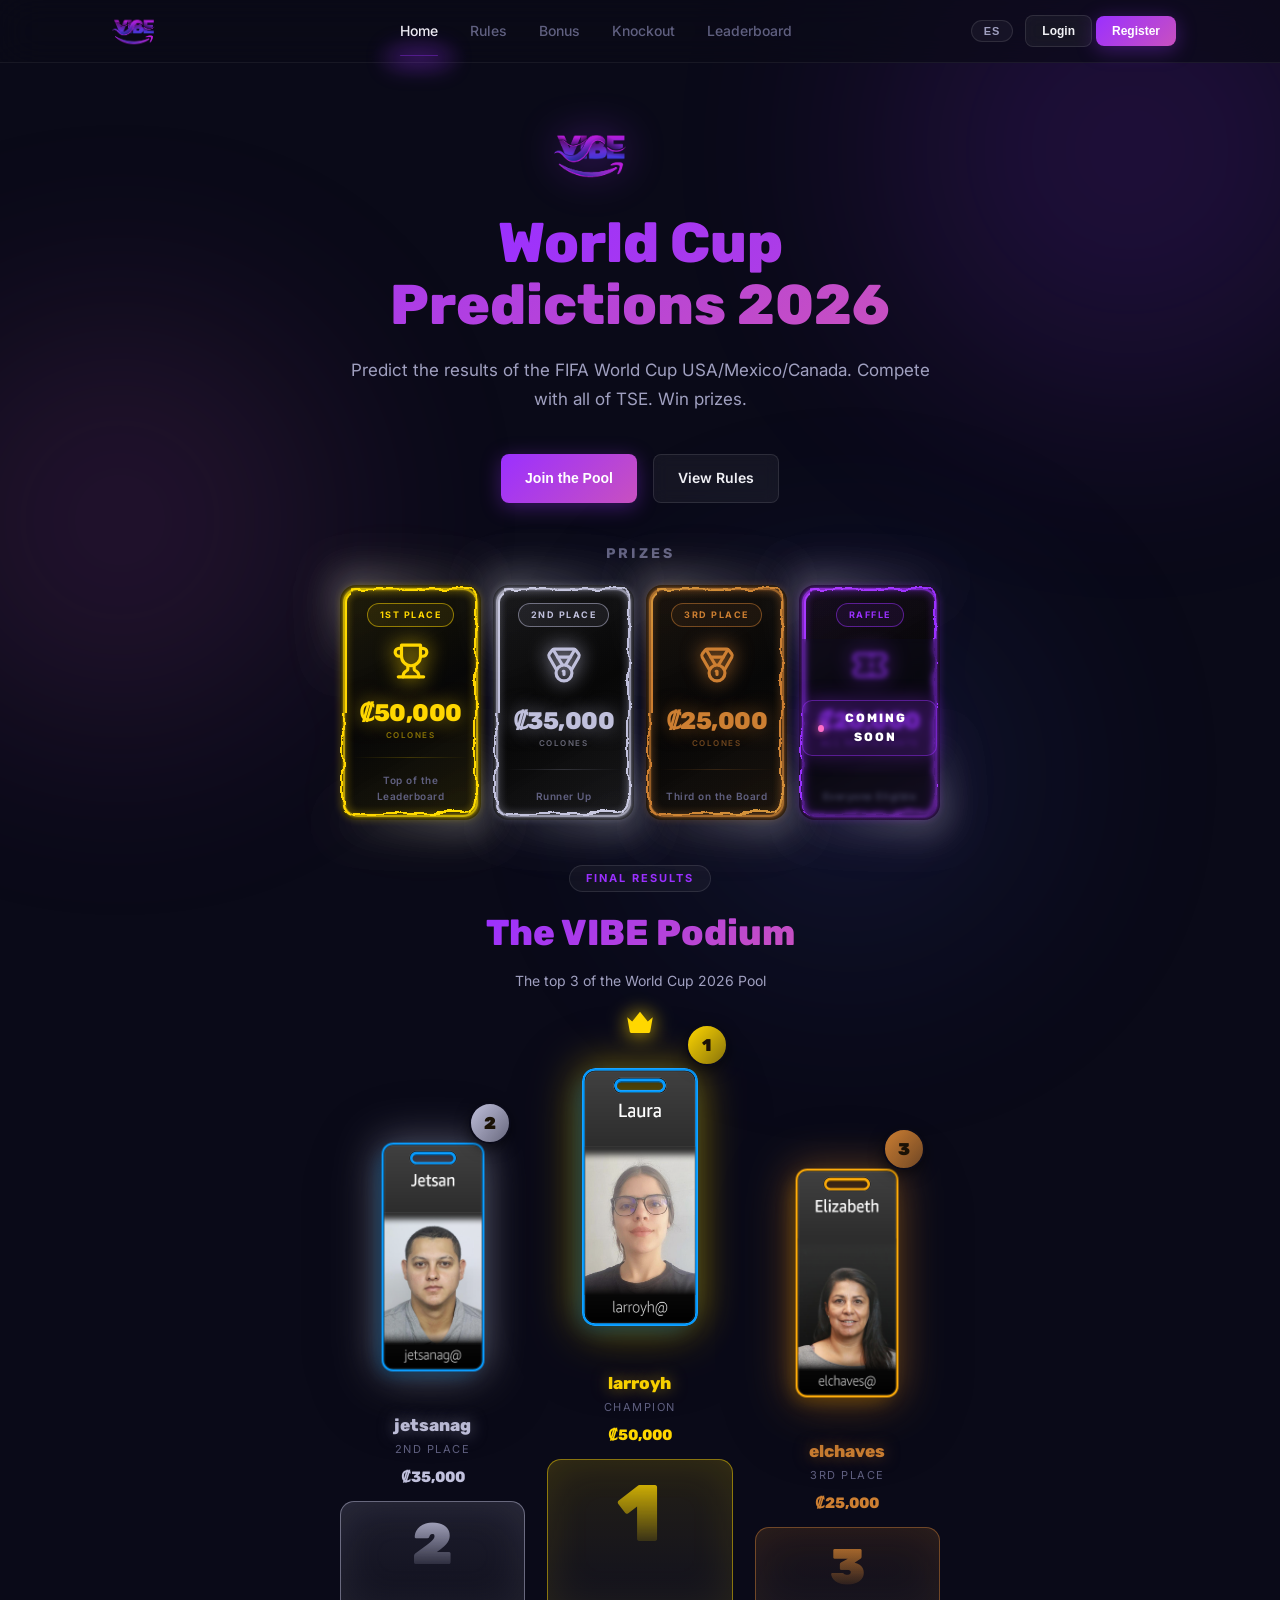
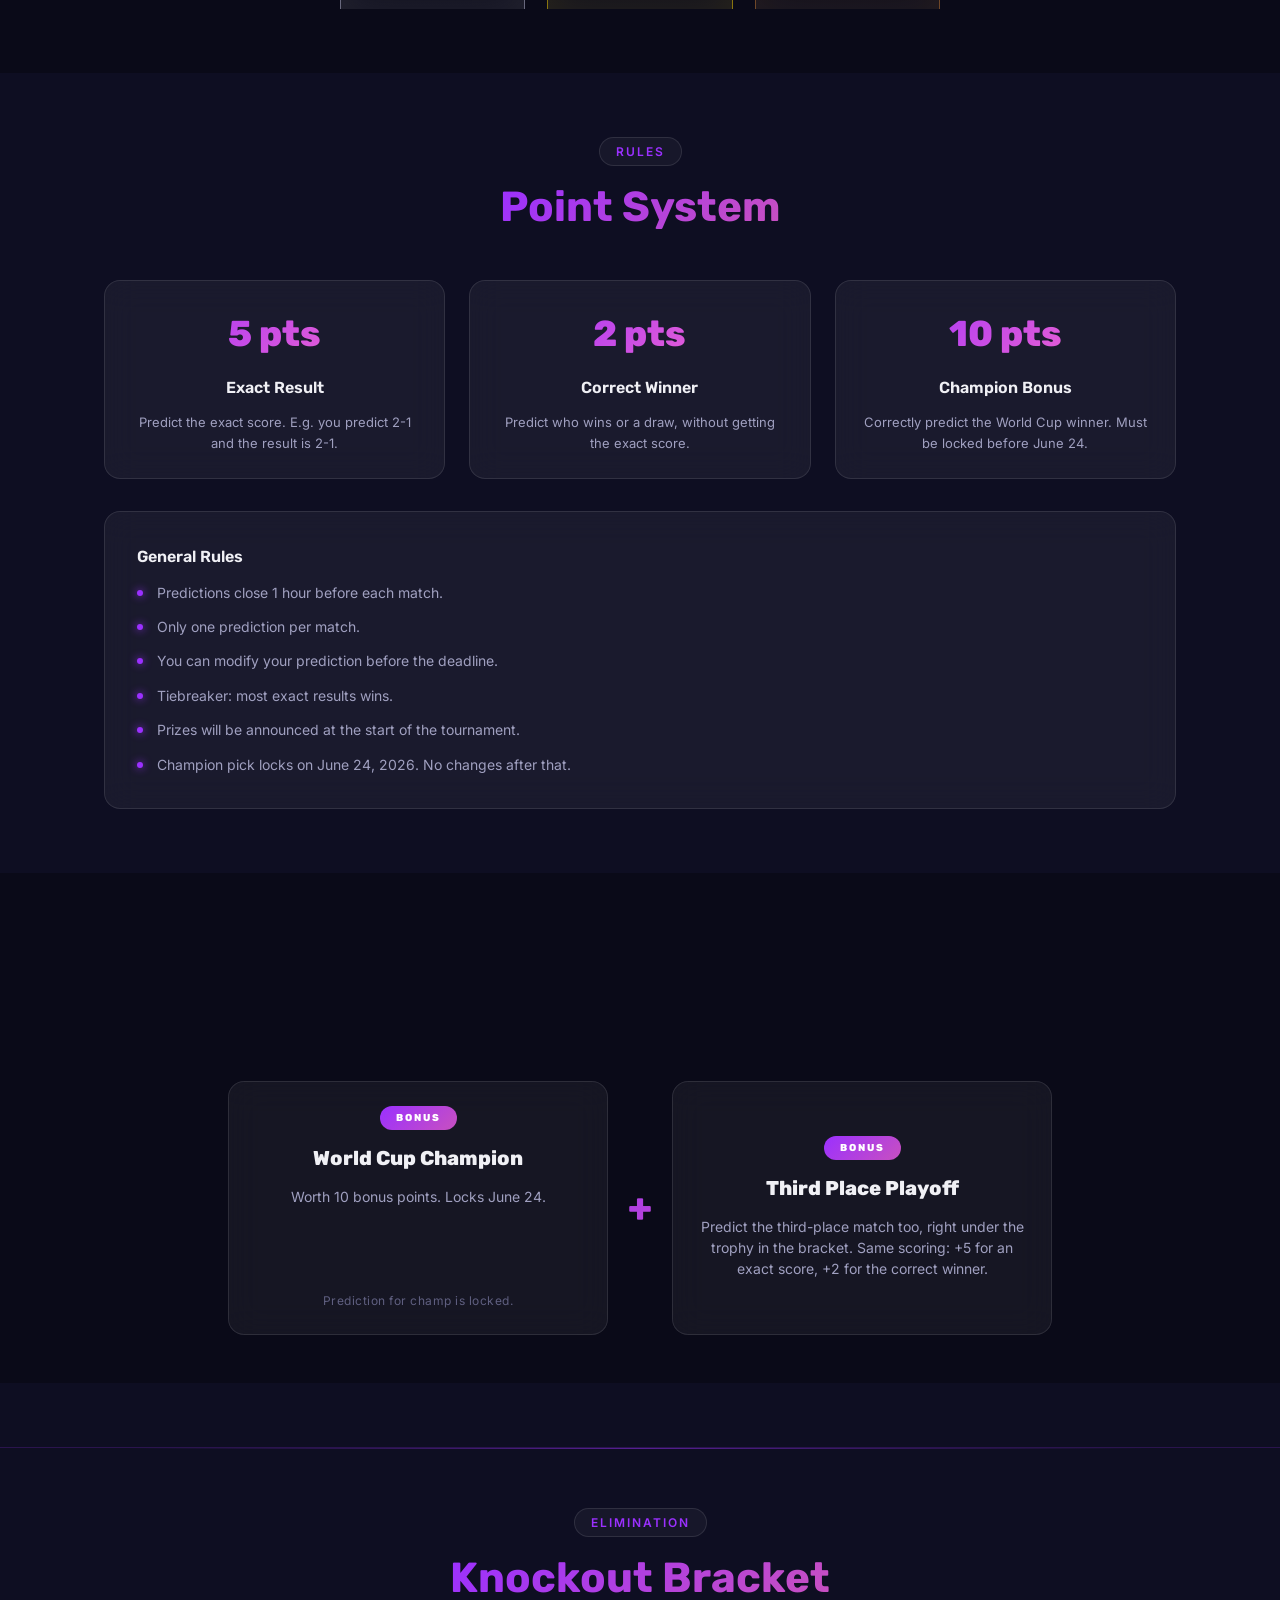
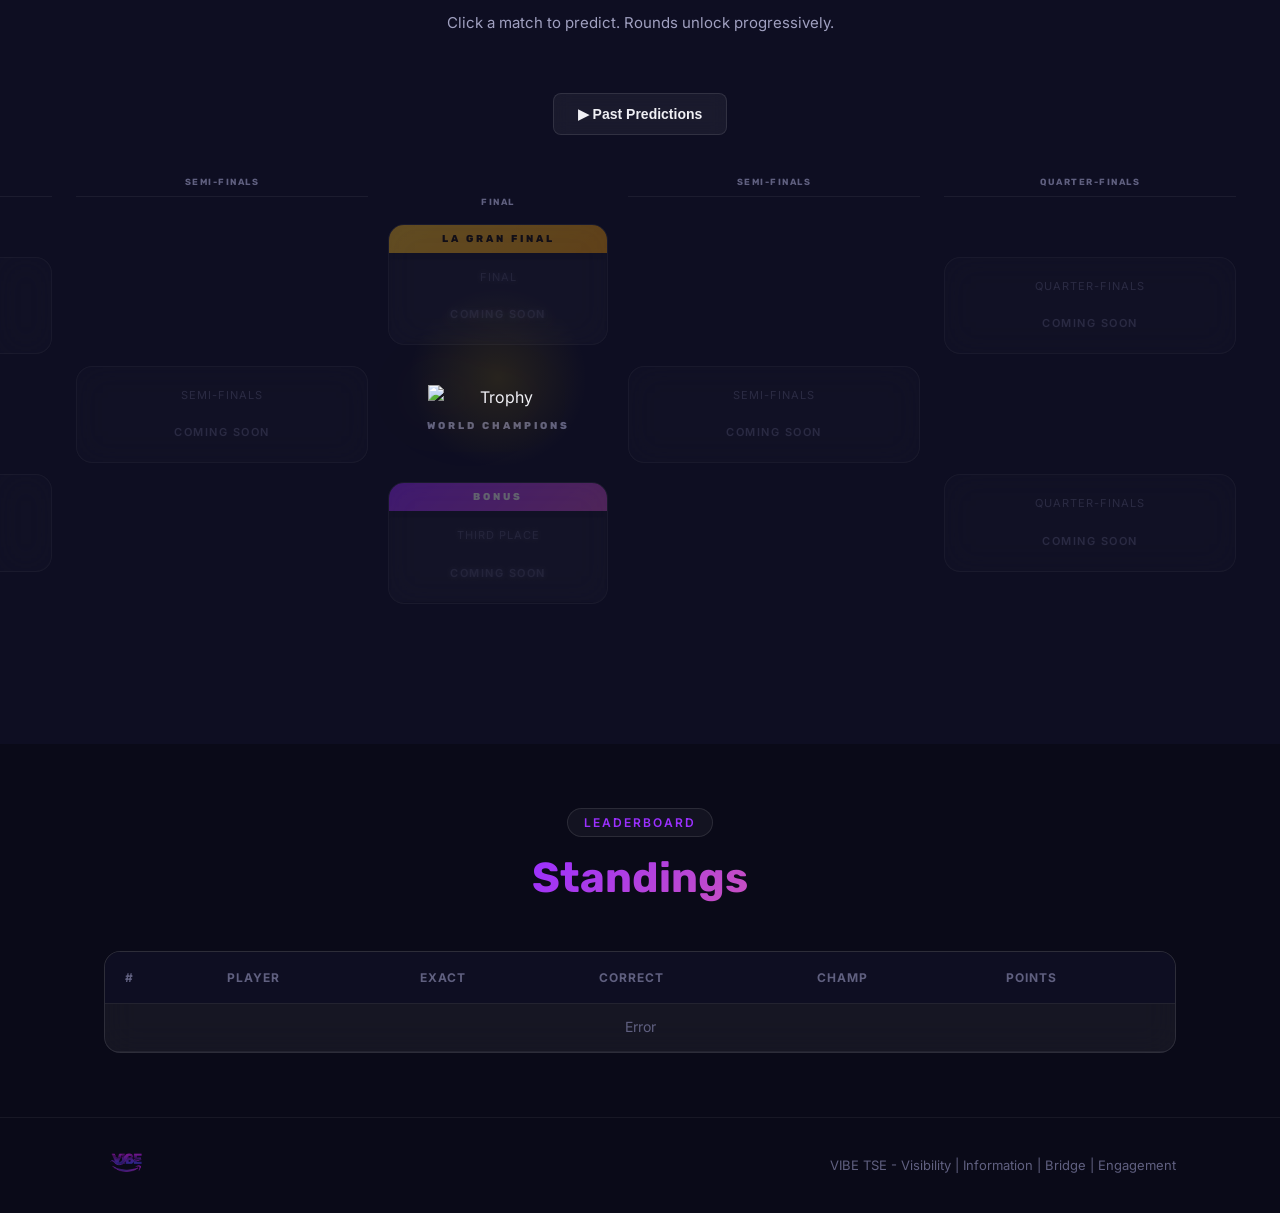
==== index.html @ 9005af56 "Home: replace Trivia Winners with winners podium + raffle coming soon - Add top-3 podium (larroyh 1s" ====
<!DOCTYPE html>
<html lang="en" data-theme="dark">
<head>
<meta charset="UTF-8">
<meta name="viewport" content="width=device-width, initial-scale=1.0">
<title>VIBE Quiniela - World Cup 2026</title>
<link rel="preconnect" href="https://fonts.googleapis.com">
<link href="https://fonts.googleapis.com/css2?family=Inter:wght@300;400;500;600;700&family=Rubik:wght@400;500;600;700;800;900&display=swap" rel="stylesheet">
<link rel="stylesheet" href="styles.css">
<!-- canvas-confetti: celebracion del podio (CDN, sin API key) -->
<script src="https://cdn.jsdelivr.net/npm/canvas-confetti@1.9.3/dist/confetti.browser.min.js" defer></script>
</head>
<body>
<div class="particles" id="particles"></div>
<div class="blob blob-1"></div>
<div class="blob blob-2"></div>
<div class="blob blob-3"></div>

<!-- electric border SVG filter for prize cards -->
<svg style="position:absolute;width:0;height:0;overflow:hidden" aria-hidden="true">
  <defs>
    <filter id="turbulent-displace" colorInterpolationFilters="sRGB" x="-40%" y="-40%" width="180%" height="180%">
      <feTurbulence type="turbulence" baseFrequency="0.025" numOctaves="8" result="noise1" seed="1"/>
      <feOffset in="noise1" result="offsetNoise1">
        <animate attributeName="dy" values="600;-150;450;-600;250;600" dur="7s" repeatCount="indefinite" calcMode="spline" keyTimes="0;0.2;0.4;0.6;0.8;1" keySplines="0.4 0 0.6 1;0.4 0 0.6 1;0.4 0 0.6 1;0.4 0 0.6 1;0.4 0 0.6 1"/>
      </feOffset>
      <feTurbulence type="turbulence" baseFrequency="0.025" numOctaves="8" result="noise2" seed="1"/>
      <feOffset in="noise2" result="offsetNoise2">
        <animate attributeName="dy" values="0;-500;350;-80;-600;0" dur="11s" repeatCount="indefinite" calcMode="spline" keyTimes="0;0.25;0.5;0.65;0.85;1" keySplines="0.4 0 0.6 1;0.4 0 0.6 1;0.4 0 0.6 1;0.4 0 0.6 1;0.4 0 0.6 1"/>
      </feOffset>
      <feTurbulence type="turbulence" baseFrequency="0.025" numOctaves="8" result="noise3" seed="2"/>
      <feOffset in="noise3" result="offsetNoise3">
        <animate attributeName="dx" values="400;-250;180;-400;300;400" dur="9s" repeatCount="indefinite" calcMode="spline" keyTimes="0;0.2;0.45;0.65;0.8;1" keySplines="0.4 0 0.6 1;0.4 0 0.6 1;0.4 0 0.6 1;0.4 0 0.6 1;0.4 0 0.6 1"/>
      </feOffset>
      <feTurbulence type="turbulence" baseFrequency="0.025" numOctaves="8" result="noise4" seed="2"/>
      <feOffset in="noise4" result="offsetNoise4">
        <animate attributeName="dx" values="0;350;-200;400;-120;0" dur="13s" repeatCount="indefinite" calcMode="spline" keyTimes="0;0.2;0.4;0.6;0.8;1" keySplines="0.4 0 0.6 1;0.4 0 0.6 1;0.4 0 0.6 1;0.4 0 0.6 1;0.4 0 0.6 1"/>
      </feOffset>
      <feComposite in="offsetNoise1" in2="offsetNoise2" result="part1"/>
      <feComposite in="offsetNoise3" in2="offsetNoise4" result="part2"/>
      <feBlend in="part1" in2="part2" mode="color-dodge" result="combinedNoise"/>
      <feDisplacementMap in="SourceGraphic" in2="combinedNoise" scale="8" xChannelSelector="R" yChannelSelector="B"/>
    </filter>
  </defs>
</svg>

<nav class="nav" id="nav">
  <div class="nav-inner">
    <button class="burger" id="burger" aria-label="Menu"><span></span><span></span><span></span></button>
    <div class="nav-brand"><img src="vibe-logo.png" alt="VIBE" class="nav-logo-img"></div>
    <div class="nav-links" id="navLinks">
      <a href="#home" class="nav-link active" data-i18n="nav_home">Home</a>
      <a href="#reglas" class="nav-link" data-i18n="nav_rules">Rules</a>
      <a href="#champion" class="nav-link" data-i18n="nav_champion">Bonus</a>
      <a href="#knockout" class="nav-link">Knockout</a>
      <a href="#leaderboard" class="nav-link">Leaderboard</a>
      <div class="nav-glider" id="navGlider"></div>
    </div>
    <div class="nav-right">
      <button class="lang-toggle" id="langToggle">ES</button>
      <div class="nav-user" id="navUser">
        <button class="btn btn-glass btn-sm" onclick="openLogin()" data-i18n="nav_login">Login</button>
        <button class="btn btn-glow btn-sm" onclick="openRegister()" data-i18n="nav_register">Register</button>
      </div>
    </div>
  </div>
  <div class="mobile-menu" id="mobileMenu">
    <div class="mobile-user" id="mobileUser"></div>
    <div class="mobile-divider"></div>
    <a href="#home" class="mobile-link" data-i18n="nav_home">Home</a>
    <a href="#reglas" class="mobile-link" data-i18n="nav_rules">Rules</a>
    <a href="#champion" class="mobile-link" data-i18n="nav_champion">Bonus</a>
    <a href="#knockout" class="mobile-link">Knockout</a>
    <a href="#leaderboard" class="mobile-link">Leaderboard</a>
  </div>
</nav>

<section class="section hero" id="home">
  <div class="hero-content">
    <img src="vibe-logo.png" alt="VIBE" class="hero-logo">
    <h1 class="hero-title"><span class="gradient-text" data-i18n="hero_title">World Cup Predictions 2026</span></h1>
    <p class="hero-subtitle" data-i18n="hero_sub">Predict the results of the FIFA World Cup USA/Mexico/Canada. Compete with all of TSE. Win prizes.</p>
    <div class="hero-actions">
      <button class="btn btn-glow" id="btnRegister" data-i18n="hero_join">Join the Pool</button>
      <a href="#reglas" class="btn btn-glass" data-i18n="hero_rules">View Rules</a>
    </div>
    <div class="prizes">
      <div class="prizes-title" data-i18n="prizes_title">Prizes</div>
      <div class="prizes-grid">
        <div class="prize-card prize-card--1st">
          <div class="prize-inner">
            <div class="prize-border-outer"><div class="prize-border"></div></div>
            <div class="glow-1"></div><div class="glow-2"></div>
          </div>
          <div class="overlay-1"></div><div class="overlay-2"></div>
          <div class="bg-glow"></div>
          <div class="prize-content">
            <div class="prize-rank-badge" data-i18n="prize_1st">1st Place</div>
            <span class="prize-icon"><svg viewBox="0 0 24 24" fill="none" stroke="currentColor" stroke-width="2" stroke-linecap="round" stroke-linejoin="round"><path d="M6 9H4.5a2.5 2.5 0 0 1 0-5H6"/><path d="M18 9h1.5a2.5 2.5 0 0 0 0-5H18"/><path d="M4 22h16"/><path d="M10 14.66V17c0 .55-.47.98-.97 1.21C7.85 18.75 7 20.24 7 22"/><path d="M14 14.66V17c0 .55.47.98.97 1.21C16.15 18.75 17 20.24 17 22"/><path d="M18 2H6v7a6 6 0 0 0 12 0V2Z"/></svg></span>
            <div><div class="prize-amount-val">&#8353;50,000</div><div class="prize-currency">colones</div></div>
            <div class="prize-divider"></div>
            <div class="prize-label">Top of the Leaderboard</div>
          </div>
        </div>
        <div class="prize-card prize-card--2nd">
          <div class="prize-inner">
            <div class="prize-border-outer"><div class="prize-border"></div></div>
            <div class="glow-1"></div><div class="glow-2"></div>
          </div>
          <div class="overlay-1"></div><div class="overlay-2"></div>
          <div class="bg-glow"></div>
          <div class="prize-content">
            <div class="prize-rank-badge" data-i18n="prize_2nd">2nd Place</div>
            <span class="prize-icon"><svg viewBox="0 0 24 24" fill="none" stroke="currentColor" stroke-width="2" stroke-linecap="round" stroke-linejoin="round"><path d="M7.21 15 2.66 7.14a2 2 0 0 1 .13-2.2L4.4 2.8A2 2 0 0 1 6 2h12a2 2 0 0 1 1.6.8l1.6 2.14a2 2 0 0 1 .14 2.2L16.79 15"/><path d="M11 12 5.12 2.2"/><path d="m13 12 5.88-9.8"/><path d="M8 7h8"/><circle cx="12" cy="17" r="5"/><path d="M12 18v-2h-.5"/></svg></span>
            <div><div class="prize-amount-val">&#8353;35,000</div><div class="prize-currency">colones</div></div>
            <div class="prize-divider"></div>
            <div class="prize-label">Runner Up</div>
          </div>
        </div>
        <div class="prize-card prize-card--3rd">
          <div class="prize-inner">
            <div class="prize-border-outer"><div class="prize-border"></div></div>
            <div class="glow-1"></div><div class="glow-2"></div>
          </div>
          <div class="overlay-1"></div><div class="overlay-2"></div>
          <div class="bg-glow"></div>
          <div class="prize-content">
            <div class="prize-rank-badge" data-i18n="prize_3rd">3rd Place</div>
            <span class="prize-icon"><svg viewBox="0 0 24 24" fill="none" stroke="currentColor" stroke-width="2" stroke-linecap="round" stroke-linejoin="round"><path d="M7.21 15 2.66 7.14a2 2 0 0 1 .13-2.2L4.4 2.8A2 2 0 0 1 6 2h12a2 2 0 0 1 1.6.8l1.6 2.14a2 2 0 0 1 .14 2.2L16.79 15"/><path d="M11 12 5.12 2.2"/><path d="m13 12 5.88-9.8"/><path d="M8 7h8"/><circle cx="12" cy="17" r="5"/><path d="M12 18v-2h-.5"/></svg></span>
            <div><div class="prize-amount-val">&#8353;25,000</div><div class="prize-currency">colones</div></div>
            <div class="prize-divider"></div>
            <div class="prize-label">Third on the Board</div>
          </div>
        </div>
        <div class="prize-card prize-card--raffle prize-card--soon">
          <div class="prize-inner">
            <div class="prize-border-outer"><div class="prize-border"></div></div>
            <div class="glow-1"></div><div class="glow-2"></div>
          </div>
          <div class="overlay-1"></div><div class="overlay-2"></div>
          <div class="bg-glow"></div>
          <div class="prize-content">
            <div class="prize-rank-badge" data-i18n="prize_raffle">Raffle</div>
            <span class="prize-icon"><svg viewBox="0 0 24 24" fill="none" stroke="currentColor" stroke-width="2" stroke-linecap="round" stroke-linejoin="round"><path d="M2 9a3 3 0 0 1 0 6v2a2 2 0 0 0 2 2h16a2 2 0 0 0 2-2v-2a3 3 0 0 1 0-6V7a2 2 0 0 0-2-2H4a2 2 0 0 0-2 2Z"/><path d="M13 5v2"/><path d="M13 17v2"/><path d="M13 11v2"/></svg></span>
            <div><div class="prize-amount-val">&#8353;20,000</div><div class="prize-currency" data-i18n="prize_raffle_desc">all participants</div></div>
            <div class="prize-divider"></div>
            <div class="prize-label">Everyone Eligible</div>
          </div>
          <div class="prize-soon-veil"><span class="prize-soon-tag"><span class="dot"></span><span data-i18n="raffle_soon">Coming Soon</span></span></div>
        </div>
      </div>
    </div>

    <!-- Podio Ganadores ~ los 3 primeros lugares de la quiniela. Confeti al entrar en vista. -->
    <div class="podio" id="podio">
      <div class="podio-heading">
        <span class="podio-badge" data-i18n="podio_badge">Final Results</span>
        <div class="podio-title"><span class="gradient-text" data-i18n="podio_title">The VIBE Podium</span></div>
        <p class="podio-sub" data-i18n="podio_sub">The top 3 of the World Cup 2026 Pool</p>
      </div>
      <div class="podio-stage">
        <div class="pod pod--2">
          <div class="pod-badgewrap"><span class="pod-medal">2</span><img class="pod-badge" src="badge_jetsanag.png" alt="jetsanag Phonetool badge" loading="lazy"></div>
          <div class="pod-name">jetsanag</div>
          <div class="pod-place" data-i18n="prize_2nd">2nd Place</div>
          <div class="pod-pts">&#8353;35,000</div>
          <div class="pod-stand"><span class="pod-rank">2</span></div>
        </div>
        <div class="pod pod--1">
          <div class="pod-badgewrap"><span class="pod-crown"><svg viewBox="0 0 24 24" fill="currentColor" stroke="none"><path d="M3 8l3.5 3L12 4l5.5 7L21 8l-1.8 10.2a1 1 0 0 1-1 .8H5.8a1 1 0 0 1-1-.8L3 8z"/></svg></span><span class="pod-medal">1</span><img class="pod-badge" src="badge_larroyh.png" alt="larroyh Phonetool badge" loading="lazy"></div>
          <div class="pod-name">larroyh</div>
          <div class="pod-place" data-i18n="podio_champ">Champion</div>
          <div class="pod-pts">&#8353;50,000</div>
          <div class="pod-stand"><span class="pod-rank">1</span></div>
        </div>
        <div class="pod pod--3">
          <div class="pod-badgewrap"><span class="pod-medal">3</span><img class="pod-badge" src="badge_elchaves.png" alt="elchaves Phonetool badge" loading="lazy"></div>
          <div class="pod-name">elchaves</div>
          <div class="pod-place" data-i18n="prize_3rd">3rd Place</div>
          <div class="pod-pts">&#8353;25,000</div>
          <div class="pod-stand"><span class="pod-rank">3</span></div>
        </div>
      </div>
    </div>
  </div>
</section>

<section class="section section-alt" id="reglas">
  <div class="container">
    <div class="section-header">
      <span class="section-badge" data-i18n="rules_badge">Rules</span>
      <h2 class="section-title"><span class="gradient-text" data-i18n="rules_title">Point System</span></h2>
    </div>
    <div class="reglas-grid">
      <div class="glass-card regla-card"><div class="regla-pts">5 pts</div><h4 class="regla-title" data-i18n="r_exact">Exact Result</h4><p class="regla-desc" data-i18n="r_exact_d">Predict the exact score. E.g. you predict 2-1 and the result is 2-1.</p></div>
      <div class="glass-card regla-card"><div class="regla-pts">2 pts</div><h4 class="regla-title" data-i18n="r_winner">Correct Winner</h4><p class="regla-desc" data-i18n="r_winner_d">Predict who wins or a draw, without getting the exact score.</p></div>
      <div class="glass-card regla-card"><div class="regla-pts">10 pts</div><h4 class="regla-title" data-i18n="r_champ">Champion Bonus</h4><p class="regla-desc" data-i18n="r_champ_d">Correctly predict the World Cup winner. Must be locked before the tournament starts.</p></div>
    </div>
    <div class="glass-card reglas-extra">
      <h4 class="regla-title" data-i18n="r_general">General Rules</h4>
      <ul class="reglas-list">
        <li data-i18n="r1">Predictions close 1 hour before each match.</li>
        <li data-i18n="r2">Only one prediction per match.</li>
        <li data-i18n="r3">You can modify your prediction before the deadline.</li>
        <li data-i18n="r4">Tiebreaker: most exact results wins.</li>
        <li data-i18n="r5">Prizes will be announced at the start of the tournament.</li>
        <li data-i18n="r6">Champion pick locks on June 24, 2026. No changes after that.</li>
      </ul>
    </div>
  </div>
</section>

<section class="section" id="champion">
  <div class="container">
    <div class="section-header">
      <span class="section-badge" data-i18n="champ_badge">Extra</span>
      <h2 class="section-title"><span class="gradient-text" data-i18n="champ_title">Bonus Points</span></h2>
      <p class="section-desc" data-i18n="champ_desc">Two extra ways to rack up points before and during the tournament.</p>
    </div>
    <div class="champion-row">
      <div class="glass-card champion-card">
        <span class="bonus-info-tag" data-i18n="champ_card_tag">Bonus</span>
        <h3 class="bonus-info-title" data-i18n="champ_card_title">World Cup Champion</h3>
        <p class="bonus-info-desc" data-i18n="champ_card_desc">Worth 10 bonus points. Locks June 24.</p>
        <div class="champion-inner" id="championInner">
          <select id="championSelect" class="champion-select"><option value="">-- Select a team --</option></select>
          <button class="btn btn-glow" id="btnChampion" data-i18n="champ_save">Save Pick</button>
        </div>
        <div class="champion-current" id="championCurrent"></div>
        <div class="champion-status" id="championStatus"></div>
        <div class="champ-countdown" id="champCountdown"></div>
        <p class="form-msg" id="championMsg"></p>
        <div class="champion-locked" id="championLocked" style="display:none"><span data-i18n="champ_locked">Prediction for champ is locked.</span></div>
      </div>
      <div class="champion-plus" aria-hidden="true">+</div>
      <div class="glass-card bonus-info-card">
        <span class="bonus-info-tag" data-i18n="bonus_info_tag">Bonus</span>
        <h3 class="bonus-info-title" data-i18n="bonus_info_title">Third Place Playoff</h3>
        <p class="bonus-info-desc" data-i18n="bonus_info_desc">Predict the third-place match too, right under the trophy in the bracket. Same scoring: +5 for an exact score, +2 for the correct winner.</p>
      </div>
    </div>
  </div>
</section>

<section class="section section-alt" id="knockout">
  <div class="knockout-wrapper">
    <div class="knockout-content">
      <div class="section-header" style="text-align:center;padding:20px 0 10px;width:100%">
        <span class="section-badge">Elimination</span>
        <h2 class="section-title"><span class="gradient-text">Knockout Bracket</span></h2>
        <p class="section-desc" style="margin-top:8px">Click a match to predict. Rounds unlock progressively.</p>
      </div>
      <div id="knockoutBracketView">
      <div style="text-align:center;margin-bottom:16px"><button class="btn btn-glass" id="btnToggleGroupStage">&#9654; Past Predictions</button></div>
      <div class="bracket-scroll">
        <div class="bracket" id="bracketGrid"></div>
      </div>
      <p class="ko-rotate-hint"><svg class="rotate-icon" viewBox="0 0 24 24" width="16" height="16" fill="none" stroke="currentColor" stroke-width="1.5"><rect x="7" y="3" width="10" height="18" rx="2"/><path d="M12 18h.01"/></svg><span>Rotate your device or view on PC for best experience.</span></p>
      </div>
      <div id="groupStageView" style="display:none;padding:0 24px 24px">
        <div style="text-align:center;margin-bottom:20px"><button class="btn btn-glass" id="btnBackToBracket">&#8592; Knockout Bracket</button></div>
        <div class="section-header" style="text-align:center;margin-bottom:8px">
          <h3 style="font-family:var(--font-display);font-size:22px;font-weight:700"><span class="gradient-text">Your Past Predictions</span></h3>
          <p style="font-size:12px;color:var(--text-muted);margin-top:6px;">Knockout and Group Stage results</p>
        </div>
        <div id="r32Grid">
          <div class="glass-card partido-card placeholder-card"><p class="placeholder-text" data-i18n="loading">Loading...</p></div>
        </div>
        <div class="phase-divider"><span class="phase-badge phase-badge--group">Group Stage</span></div>
        <div class="partidos-grid" id="partidosGrid">
          <div class="glass-card partido-card placeholder-card"><p class="placeholder-text" data-i18n="loading">Loading...</p></div>
        </div>
      </div>
    </div>
  </div>
</section>
<script>
// inline bracket render ~ no depende de script.js para mostrar los cuadros
(function() {
  var ROUNDS = [
    { id:'r16l', label:'Round of 16', slots:4 },
    { id:'qfl',  label:'Quarter-Finals', slots:2 },
    { id:'semil',label:'Semi-Finals', slots:1 },
    { id:'finalm',label:'Final', slots:0, isFinal:true },
    { id:'semir',label:'Semi-Finals', slots:1 },
    { id:'qfr',  label:'Quarter-Finals', slots:2 },
    { id:'r16r', label:'Round of 16', slots:4 }
  ];
  var grid = document.getElementById('bracketGrid');
  if (!grid) return;
  ROUNDS.forEach(function(r) {
    var col = document.createElement('div');
    col.className = 'ko-round' + (r.isFinal ? ' ko-final-col' : '');
    var hdr = document.createElement('div');
    hdr.className = 'ko-round-header'; hdr.textContent = r.label;
    col.appendChild(hdr);
    if (r.isFinal) {
      var img = document.createElement('img');
      img.src = 'trophy.png'; img.className = 'ko-trophy-inner'; img.alt = 'Trophy';
      col.appendChild(img);
      var lbl = document.createElement('div');
      lbl.className = 'ko-final-label'; lbl.textContent = 'WORLD CHAMPIONS';
      col.appendChild(lbl);
    } else {
      var matches = document.createElement('div');
      matches.className = 'ko-round-matches';
      for (var i = 0; i < r.slots; i++) {
        var card = document.createElement('div');
        card.className = 'ko-matchup locked';
        card.id = 'ko-' + r.id + '-' + i;
        card.innerHTML = '<div class="ko-matchup__teams"><div class="ko-matchup__team">TBD</div><span class="ko-matchup__vs">vs</span><div class="ko-matchup__team">TBD</div></div><div class="ko-matchup__info"></div><div class="ko-matchup__status coming">COMING SOON</div>';
        matches.appendChild(card);
      }
      col.appendChild(matches);
    }
    grid.appendChild(col);
  });
  // expose so script.js can update cards with real data
  window._koBracketReady = true;
})();
</script>

<section class="section" id="leaderboard">
  <div class="container">
    <div class="section-header">
      <span class="section-badge">Leaderboard</span>
      <h2 class="section-title"><span class="gradient-text" data-i18n="lb_title">Standings</span></h2>
    </div>
    <div class="glass-card leaderboard-card">
      <table class="leaderboard-table" id="leaderboardTable">
        <thead><tr><th>#</th><th data-i18n="lb_player">Player</th><th data-i18n="lb_exact">Exact</th><th data-i18n="lb_correct">Correct</th><th data-i18n="lb_champ">Champ</th><th data-i18n="lb_pts">Points</th></tr></thead>
        <tbody id="leaderboardBody"><tr><td colspan="6" class="placeholder-text" data-i18n="loading">Loading...</td></tr></tbody>
      </table>
    </div>
  </div>
</section>

<!-- REGISTER MODAL -->
<div class="modal-overlay" id="registerOverlay">
  <div class="glass-card modal">
    <div class="modal-header"><h3 class="gradient-text" data-i18n="reg_title">Register</h3><button class="modal-close" id="registerClose">&times;</button></div>
    <form id="registerForm">
      <div class="form-group"><label data-i18n="reg_alias">Alias (Amazon)</label><input type="text" id="regAlias" required maxlength="20" placeholder="e.g. varseana"></div>
      <div class="form-group"><label data-i18n="reg_name">Full Name</label><input type="text" id="regNombre" required placeholder="e.g. Sean Vargas"></div>
      <div class="form-group"><label data-i18n="reg_email">Email (Amazon)</label><input type="email" id="regEmail" required placeholder="e.g. username@amazon.com"></div>
      <div class="form-group"><label data-i18n="reg_password">Password</label><input type="password" id="regPassword" required minlength="4" placeholder="Min 4 characters"></div>
      <div class="form-group"><label data-i18n="reg_password_confirm">Confirm Password</label><input type="password" id="regPasswordConfirm" required minlength="4"></div>
      <button type="submit" class="btn btn-glow btn-full" data-i18n="reg_submit">Register</button>
      <p class="form-msg" id="regMsg"></p>
      <p class="form-switch"><a href="#" id="switchToLogin" data-i18n="reg_switch">Already have an account? Login</a></p>
    </form>
  </div>
</div>

<!-- LOGIN MODAL -->
<div class="modal-overlay" id="loginOverlay">
  <div class="glass-card modal">
    <div class="modal-header"><h3 class="gradient-text" data-i18n="login_title">Login</h3><button class="modal-close" id="loginClose">&times;</button></div>
    <form id="loginForm">
      <div class="form-group"><label data-i18n="login_alias">Alias</label><input type="text" id="loginAlias" required maxlength="20" placeholder="e.g. varseana"></div>
      <div class="form-group"><label data-i18n="login_password">Password</label><input type="password" id="loginPassword" required></div>
      <button type="submit" class="btn btn-glow btn-full" data-i18n="login_submit">Login</button>
      <p class="form-msg" id="loginMsg"></p>
      <p class="form-switch"><a href="#" id="switchToRegister" data-i18n="login_switch">Don't have an account? Register</a></p>
    </form>
  </div>
</div>

<!-- SET PASSWORD MODAL -->
<div class="modal-overlay" id="setPasswordOverlay">
  <div class="glass-card modal">
    <div class="modal-header"><h3 class="gradient-text" data-i18n="set_pw_title">Set Your Password</h3><button class="modal-close" id="setPwClose">&times;</button></div>
    <p class="modal-desc" data-i18n="set_pw_desc">Your password was reset. Please create a new one.</p>
    <form id="setPasswordForm">
      <div class="form-group"><label data-i18n="reg_password">Password</label><input type="password" id="setPwPassword" required minlength="4" placeholder="Min 4 characters"></div>
      <div class="form-group"><label data-i18n="reg_password_confirm">Confirm Password</label><input type="password" id="setPwPasswordConfirm" required minlength="4"></div>
      <button type="submit" class="btn btn-glow btn-full" data-i18n="set_pw_submit">Set Password</button>
      <p class="form-msg" id="setPwMsg"></p>
    </form>
  </div>
</div>

<!-- CHANGE PASSWORD MODAL -->
<div class="modal-overlay" id="changePasswordOverlay">
  <div class="glass-card modal">
    <div class="modal-header"><h3 class="gradient-text" data-i18n="chg_pw_title">Change Password</h3><button class="modal-close" id="chgPwClose">&times;</button></div>
    <form id="changePasswordForm">
      <div class="form-group"><label data-i18n="chg_pw_current">Current Password</label><input type="password" id="chgPwCurrent" required></div>
      <div class="form-group"><label data-i18n="chg_pw_new">New Password</label><input type="password" id="chgPwNew" required minlength="4"></div>
      <div class="form-group"><label data-i18n="chg_pw_confirm">Confirm New Password</label><input type="password" id="chgPwConfirm" required minlength="4"></div>
      <button type="submit" class="btn btn-glow btn-full" data-i18n="chg_pw_submit">Change</button>
      <p class="form-msg" id="chgPwMsg"></p>
    </form>
  </div>
</div>

<!-- PREDICT MODAL -->
<div class="modal-overlay" id="predictOverlay">
  <div class="glass-card modal">
    <div class="modal-header"><h3 class="gradient-text" id="predictTitle">Prediction</h3><button class="modal-close" id="predictClose">&times;</button></div>
    <form id="predictForm">
      <input type="hidden" id="predPartidoId">
      <div class="predict-score">
        <div class="predict-team" id="predLocal">Local</div>
        <input type="number" id="predGolLocal" min="0" max="20" required class="score-input">
        <span class="score-vs">vs</span>
        <input type="number" id="predGolVisitante" min="0" max="20" required class="score-input">
        <div class="predict-team" id="predVisitante">Away</div>
      </div>
      <button type="submit" class="btn btn-glow btn-full" data-i18n="pred_submit">Submit Prediction</button>
      <p class="form-msg" id="predictMsg"></p>
    </form>
  </div>
</div>

<footer class="footer">
  <div class="container footer-inner">
    <div class="footer-brand"><img src="vibe-logo.png" alt="VIBE" class="footer-logo"></div>
    <div class="footer-copy">VIBE TSE - Visibility | Information | Bridge | Engagement</div>
  </div>
</footer>
<button class="back-to-top" id="backToTop" aria-label="Back to top">&#8593;</button>
<script src="script.js"></script>
</body>
</html>
---- styles.css ----
/* VIBE Quiniela Mundial 2026 - Vaporwave Glass */
*, *::before, *::after { margin: 0; padding: 0; box-sizing: border-box; }

:root {
  --font-body: 'Inter', sans-serif;
  --font-display: 'Rubik', sans-serif;
  --sp-1: 4px; --sp-2: 8px; --sp-3: 12px; --sp-4: 16px; --sp-5: 20px;
  --sp-6: 24px; --sp-7: 32px; --sp-8: 40px; --sp-9: 48px; --sp-10: 64px;
  --radius-sm: 8px; --radius-md: 16px; --radius-lg: 24px;
  --ease: cubic-bezier(0.4, 0, 0.2, 1);
  --speed: 0.3s;

  /* vibe palette */
  --bg: #0a0a18;
  --bg-secondary: #0e0e22;
  --surface: rgba(255,255,255,0.04);
  --surface-hover: rgba(255,255,255,0.08);
  --glass-bg: rgba(255,255,255,0.05);
  --glass-border: rgba(255,255,255,0.1);
  --glass-border-hover: rgba(255,255,255,0.2);
  --text-primary: #f0f0f5;
  --text-secondary: #a0a0c0;
  --text-muted: #606080;
  --vibe-purple: #9b30ff;
  --vibe-indigo: #6a0dad;
  --vibe-magenta: #c850c0;
  --vibe-blue: #4158d0;
  --vibe-pink: #ff6ec7;
  --vibe-glow: rgba(155,48,255,0.2);
  --shadow-sm: 0 2px 8px rgba(0,0,0,0.3);
  --shadow-md: 0 4px 20px rgba(0,0,0,0.4);
  --shadow-lg: 0 8px 40px rgba(0,0,0,0.5);
  --shadow-glow: 0 0 30px var(--vibe-glow);
  --nav-bg: rgba(10,10,24,0.7);
  --divider: rgba(255,255,255,0.06);
}

html { scroll-behavior: smooth; scroll-snap-type: y proximity; scroll-padding-top: 64px; }
body { scroll-snap-type: none; }
body {
  font-family: var(--font-body); background: var(--bg); color: var(--text-primary);
  overflow-x: hidden; line-height: 1.6;
}
.container { max-width: 1120px; margin: 0 auto; padding: 0 var(--sp-6); }

/* particles */
.particles { position: fixed; inset: 0; pointer-events: none; z-index: 0; overflow: hidden; }
.particle { position: absolute; bottom: -10px; background: var(--vibe-purple); border-radius: 50%; animation: floatUp linear infinite; }
@keyframes floatUp { 0% { transform: translateY(0) rotate(0); opacity: 0; } 10% { opacity: 1; } 90% { opacity: 1; } 100% { transform: translateY(-110vh) rotate(360deg); opacity: 0; } }

/* blobs */
.blob { position: fixed; border-radius: 50%; filter: blur(120px); pointer-events: none; z-index: 0; opacity: 0.15; }
.blob-1 { width: 500px; height: 500px; background: var(--vibe-purple); top: -100px; right: -100px; }
.blob-2 { width: 400px; height: 400px; background: var(--vibe-magenta); bottom: 20%; left: -80px; }
.blob-3 { width: 350px; height: 350px; background: var(--vibe-blue); bottom: -50px; right: 20%; }

/* glass card */
.glass-card {
  background: var(--glass-bg); backdrop-filter: blur(16px); -webkit-backdrop-filter: blur(16px);
  border: 1px solid var(--glass-border); border-radius: var(--radius-md);
  position: relative; overflow: hidden;
  transition: transform var(--speed) var(--ease), border-color var(--speed) var(--ease), box-shadow var(--speed) var(--ease);
}
.glass-card:hover { border-color: var(--glass-border-hover); box-shadow: var(--shadow-lg), var(--shadow-glow); }

/* reveal */
.reveal { opacity: 0; transform: translateY(30px); transition: opacity 0.6s var(--ease), transform 0.6s var(--ease); }
.reveal.revealed { opacity: 1; transform: translateY(0); }

/* gradient text */
.gradient-text {
  background: linear-gradient(135deg, var(--vibe-purple), var(--vibe-magenta), var(--vibe-pink));
  background-size: 200% 200%; -webkit-background-clip: text; background-clip: text;
  -webkit-text-fill-color: transparent; animation: gradShift 4s ease infinite;
}
@keyframes gradShift { 0%,100% { background-position: 0% 50%; } 50% { background-position: 100% 50%; } }

/* nav */
.nav {
  position: sticky; top: 0; z-index: 100;
  background: var(--nav-bg); backdrop-filter: blur(20px); -webkit-backdrop-filter: blur(20px);
  border-bottom: 1px solid var(--divider); transition: box-shadow var(--speed) var(--ease), transform 0.3s var(--ease);
}
.nav.scrolled { box-shadow: var(--shadow-md); }
.nav.nav-hidden { transform: translateY(-100%); pointer-events: none; }
.nav-inner { max-width: 1120px; margin: 0 auto; padding: var(--sp-3) var(--sp-6); display: flex; align-items: center; justify-content: space-between; }
.nav-brand { display: flex; align-items: center; }
.nav-logo-img { height: 32px; width: auto; }
.nav-links { display: flex; gap: var(--sp-7); position: relative; overflow: visible; }
.nav-link { font-size: 14px; font-weight: 500; color: var(--text-muted); text-decoration: none; padding: var(--sp-2) 0; transition: color 0.4s var(--ease); }
.nav-link:hover, .nav-link.active { color: var(--text-primary); }
.nav-glider { position: absolute; bottom: -6px; height: 1px; background: var(--vibe-purple); border-radius: 1px; transition: left 0.4s cubic-bezier(0.37,1.95,0.66,0.56), width 0.4s var(--ease); pointer-events: none; opacity: 0; }
.nav-glider.visible { opacity: 0.5; }
.nav-glider::before { content: ''; position: absolute; top: -6px; bottom: -10px; left: -12px; right: -12px; background: var(--vibe-purple); filter: blur(12px); opacity: 0.7; border-radius: 8px; }
.nav-glider::after { content: ''; position: absolute; top: -20px; bottom: -24px; left: -30px; right: -30px; background: radial-gradient(ellipse at center, var(--vibe-purple), transparent 70%); opacity: 0.2; }

/* buttons */
.btn { display: inline-flex; align-items: center; gap: var(--sp-2); padding: var(--sp-3) var(--sp-6); border-radius: var(--radius-sm); font-size: 14px; font-weight: 600; text-decoration: none; cursor: pointer; border: none; transition: transform 0.15s var(--ease), box-shadow 0.15s var(--ease); }
.btn:active { transform: scale(0.97); }
.btn-glow { background: linear-gradient(135deg, var(--vibe-purple), var(--vibe-magenta)); color: #fff; box-shadow: 0 4px 20px rgba(155,48,255,0.35); }
.btn-glow:hover { transform: translateY(-2px); box-shadow: 0 8px 32px rgba(155,48,255,0.5); }
.btn-glass { background: var(--glass-bg); border: 1px solid var(--glass-border); color: var(--text-primary); backdrop-filter: blur(8px); }
.btn-glass:hover { background: var(--surface-hover); border-color: var(--glass-border-hover); transform: translateY(-2px); }
.btn-sm { font-size: 12px; padding: var(--sp-2) var(--sp-4); }
.btn-full { width: 100%; justify-content: center; padding: var(--sp-3); }

/* hero */
.hero { min-height: 100vh; display: flex; align-items: center; justify-content: center; text-align: center; position: relative; z-index: 1; }
.hero-content { max-width: 600px; }
.hero-logo { width: 200px; margin-bottom: var(--sp-6); filter: drop-shadow(0 0 20px rgba(155,48,255,0.4)); }
.hero-title { font-family: var(--font-display); font-size: clamp(36px, 5vw, 56px); font-weight: 800; line-height: 1.1; margin-bottom: var(--sp-5); }
.hero-subtitle { font-size: 17px; color: var(--text-secondary); line-height: 1.7; margin-bottom: var(--sp-8); }
.hero-actions { display: flex; gap: var(--sp-4); justify-content: center; flex-wrap: wrap; }

/* countdown removed — tournament started Jun 11 */

/* sections */
.section { padding: var(--sp-10) 0; position: relative; z-index: 1; scroll-snap-align: start; }
#partidos { scroll-snap-align: none; }
.section-alt { background: var(--bg-secondary); }
.section-header { text-align: center; margin-bottom: var(--sp-9); }
.section-badge { display: inline-block; padding: var(--sp-1) var(--sp-4); border-radius: 50px; background: var(--surface); border: 1px solid var(--glass-border); font-size: 12px; font-weight: 600; color: var(--vibe-purple); letter-spacing: 2px; text-transform: uppercase; margin-bottom: var(--sp-4); }
.section-title { font-family: var(--font-display); font-size: clamp(28px, 4vw, 42px); font-weight: 700; line-height: 1.2; }

/* partidos */
.partidos-filters { display: flex; gap: var(--sp-3); justify-content: center; margin-bottom: var(--sp-7); }
.filter-btn { background: var(--surface); border: 1px solid var(--glass-border); color: var(--text-secondary); padding: var(--sp-2) var(--sp-5); border-radius: 50px; font-size: 13px; cursor: pointer; transition: all var(--speed) var(--ease); }
.filter-btn.active, .filter-btn:hover { background: rgba(155,48,255,0.15); border-color: var(--vibe-purple); color: var(--vibe-purple); }
.filter-sep { width: 1px; height: 20px; background: var(--divider); margin: 0 var(--sp-2); }
.sort-btn { background: var(--surface); border: 1px solid var(--glass-border); color: var(--text-secondary); padding: var(--sp-2) var(--sp-5); border-radius: 50px; font-size: 13px; cursor: pointer; transition: all var(--speed) var(--ease); }
.sort-btn.active, .sort-btn:hover { background: rgba(200,80,192,0.15); border-color: var(--vibe-magenta); color: var(--vibe-magenta); }
.partidos-grid { display: grid; grid-template-columns: repeat(auto-fill, minmax(300px, 1fr)); gap: var(--sp-5); }
.partido-card { padding: var(--sp-5); cursor: pointer; }
.partido-card:hover { transform: translateY(-4px); }
.partido-header { display: flex; justify-content: space-between; align-items: center; margin-bottom: var(--sp-3); font-size: 11px; color: var(--text-muted); }
.partido-fase { text-transform: uppercase; letter-spacing: 1px; }
.partido-status { padding: 2px var(--sp-2); border-radius: 50px; font-size: 10px; font-weight: 600; }
.partido-status.pendiente { background: rgba(155,48,255,0.15); color: var(--vibe-purple); }
.partido-status.finalizado { background: rgba(255,255,255,0.1); color: var(--text-muted); }
.partido-teams { display: flex; align-items: center; justify-content: space-between; gap: var(--sp-4); }
.partido-team { text-align: center; flex: 1; font-size: 14px; font-weight: 600; }
.partido-vs { font-size: 12px; color: var(--text-muted); }
.partido-score { font-family: var(--font-display); font-size: 24px; font-weight: 700; text-align: center; color: var(--vibe-purple); }
.partido-date { text-align: center; font-size: 12px; color: var(--text-muted); margin-top: var(--sp-3); }
.partido-prediction { text-align: center; font-size: 11px; color: var(--vibe-magenta); margin-top: var(--sp-2); }
/* skeleton mientras la prediccion recien guardada se recarga del backend */
.pred-skeleton { display: flex; justify-content: center; }
.pred-skeleton-bar { display: inline-block; width: 130px; height: 14px; border-radius: 6px; background: linear-gradient(90deg, rgba(255,255,255,0.05) 25%, rgba(200,80,192,0.18) 37%, rgba(255,255,255,0.05) 63%); background-size: 400% 100%; animation: predShimmer 1.2s ease infinite; }
@keyframes predShimmer { 0% { background-position: 100% 0; } 100% { background-position: -100% 0; } }
.partido-card--locked { opacity: 0.7; cursor: default; }
.partido-card--locked:hover { transform: none; box-shadow: none; }
.partido-bet { text-align: center; font-size: 10px; font-weight: 600; margin-top: var(--sp-2); text-transform: uppercase; letter-spacing: 0.5px; }
.partido-bet--open { color: #22c55e; }
.partido-bet--closing { color: #f59e0b; animation: pulseText 2s ease-in-out infinite; }
.partido-bet--closed { color: #ef4444; opacity: 0.7; }
.partido-bet--waiting { color: var(--text-muted); font-style: italic; }
@keyframes pulseText { 0%,100% { opacity: 1; } 50% { opacity: 0.6; } }
.ko-coming-soon { display: flex; flex-direction: column; align-items: center; justify-content: center; min-height: 80px; opacity: 0.35; }
.ko-coming-label { font-size: 11px; font-weight: 600; color: var(--text-muted); text-transform: uppercase; letter-spacing: 1.5px; margin-top: 8px; }
.pts-badge { font-size: 10px; font-weight: 700; padding: 1px 6px; border-radius: 50px; margin-left: 4px; }
.pts-badge--5 { background: rgba(34,197,94,0.2); color: #22c55e; }
.pts-badge--2 { background: rgba(6,182,212,0.2); color: #06b6d4; }
.pts-badge--0 { background: rgba(239,68,68,0.15); color: #ef4444; }
.placeholder-text { text-align: center; color: var(--text-muted); padding: var(--sp-8); }

/* leaderboard */
.leaderboard-card { padding: 0; overflow: hidden; max-height: 400px; overflow-y: auto; }
.leaderboard-card::-webkit-scrollbar { width: 6px; }
.leaderboard-card::-webkit-scrollbar-track { background: transparent; }
.leaderboard-card::-webkit-scrollbar-thumb { background: rgba(155,48,255,0.3); border-radius: 3px; }
.leaderboard-card::-webkit-scrollbar-thumb:hover { background: rgba(155,48,255,0.5); }
.leaderboard-table { width: 100%; border-collapse: collapse; }
.leaderboard-table th { font-size: 12px; text-transform: uppercase; letter-spacing: 1px; color: var(--text-muted); padding: var(--sp-4) var(--sp-5); text-align: left; border-bottom: 1px solid var(--divider); position: sticky; top: 0; background: var(--bg-secondary); z-index: 1; }
.leaderboard-table td { padding: var(--sp-3) var(--sp-5); font-size: 14px; border-bottom: 1px solid var(--divider); }
.leaderboard-table tr:hover td { background: var(--surface-hover); }
.leaderboard-table tr.current-user td { background: rgba(155,48,255,0.15); border-top: 1px solid rgba(155,48,255,0.4); border-bottom: 1px solid rgba(155,48,255,0.4); }
.leaderboard-table tr.current-user td:first-child { position: relative; }
.leaderboard-table tr.current-user td:first-child::before { content: ''; position: absolute; left: 0; top: 0; bottom: 0; width: 3px; background: linear-gradient(180deg, var(--vibe-purple), var(--vibe-magenta)); border-radius: 0 2px 2px 0; }
.leaderboard-table tr.current-user .user-alias { font-weight: 700; color: var(--vibe-purple); }
.leaderboard-table tr.current-user .you-badge { display: inline-block; font-size: 9px; font-weight: 700; text-transform: uppercase; letter-spacing: 0.5px; padding: 2px 6px; border-radius: 50px; margin-left: 8px; background: rgba(155,48,255,0.2); color: var(--vibe-purple); }
.leaderboard-table .rank-1, .leaderboard-table .rank-2, .leaderboard-table .rank-3 { position: relative; }
.leaderboard-table .rank-1::after, .leaderboard-table .rank-2::after, .leaderboard-table .rank-3::after { content: ''; position: absolute; top: 0; left: -100%; width: 50%; height: 100%; pointer-events: none; z-index: 0; }
.leaderboard-table .rank-1::after { background: linear-gradient(90deg, transparent, rgba(255,215,0,0.1), transparent); animation: shimmer 3s ease-in-out infinite; }
.leaderboard-table .rank-2::after { background: linear-gradient(90deg, transparent, rgba(192,192,220,0.08), transparent); animation: shimmer 4s ease-in-out 1s infinite; }
.leaderboard-table .rank-3::after { background: linear-gradient(90deg, transparent, rgba(205,127,50,0.08), transparent); animation: shimmer 5s ease-in-out 2s infinite; }
@keyframes shimmer { 0% { left: -100%; } 50% { left: 100%; } 100% { left: 100%; } }
.leaderboard-table .rank-1 td { background: rgba(255,215,0,0.06); }
.leaderboard-table .rank-1 td:first-child { position: relative; }
.leaderboard-table .rank-1 td:first-child::before { content: ''; position: absolute; left: 0; top: 0; bottom: 0; width: 3px; background: linear-gradient(180deg, #ffd700, #ffed4a); border-radius: 0 2px 2px 0; }
.leaderboard-table .rank-1 .rank-num { color: #ffd700; }
.leaderboard-table .rank-1 .rank-crown { margin-left: 4px; }
.leaderboard-table .rank-2 td { background: rgba(192,192,220,0.06); }
.leaderboard-table .rank-2 td:first-child { position: relative; }
.leaderboard-table .rank-2 td:first-child::before { content: ''; position: absolute; left: 0; top: 0; bottom: 0; width: 3px; background: linear-gradient(180deg, #c0c0dc, #e8e8f0); border-radius: 0 2px 2px 0; }
.leaderboard-table .rank-2 .rank-num { color: #c0c0dc; }
.leaderboard-table .rank-3 td { background: rgba(205,127,50,0.06); }
.leaderboard-table .rank-3 td:first-child { position: relative; }
.leaderboard-table .rank-3 td:first-child::before { content: ''; position: absolute; left: 0; top: 0; bottom: 0; width: 3px; background: linear-gradient(180deg, #cd7f32, #daa06d); border-radius: 0 2px 2px 0; }
.leaderboard-table .rank-3 .rank-num { color: #cd7f32; }
.rank-num { font-family: var(--font-display); font-weight: 700; }
.pts-num { font-family: var(--font-display); font-weight: 700; color: var(--vibe-purple); }
tr.rank-1.current-user td { background: rgba(255,215,0,0.12); border-top: 1px solid rgba(255,215,0,0.4); border-bottom: 1px solid rgba(255,215,0,0.4); }
tr.rank-1.current-user .you-badge { background: rgba(255,215,0,0.2); color: #ffd700; }
tr.rank-1.current-user .user-alias { color: #ffd700; }
tr.rank-2.current-user td { background: rgba(192,192,220,0.12); border-top: 1px solid rgba(192,192,220,0.4); border-bottom: 1px solid rgba(192,192,220,0.4); }
tr.rank-2.current-user .you-badge { background: rgba(192,192,220,0.2); color: #c0c0dc; }
tr.rank-2.current-user .user-alias { color: #c0c0dc; }
tr.rank-3.current-user td { background: rgba(205,127,50,0.12); border-top: 1px solid rgba(205,127,50,0.4); border-bottom: 1px solid rgba(205,127,50,0.4); }
tr.rank-3.current-user .you-badge { background: rgba(205,127,50,0.2); color: #cd7f32; }
tr.rank-3.current-user .user-alias { color: #cd7f32; }

/* reglas */
.reglas-grid { display: grid; grid-template-columns: repeat(3, 1fr); gap: var(--sp-6); margin-bottom: var(--sp-7); }
.regla-card { padding: var(--sp-6); text-align: center; }
.regla-card:hover { transform: translateY(-4px); }
.regla-pts { font-family: var(--font-display); font-size: 36px; font-weight: 800; background: linear-gradient(135deg, var(--vibe-purple), var(--vibe-pink)); -webkit-background-clip: text; background-clip: text; -webkit-text-fill-color: transparent; margin-bottom: var(--sp-3); }
.regla-title { font-family: var(--font-display); font-size: 16px; font-weight: 600; margin-bottom: var(--sp-3); }
.regla-desc { font-size: 13px; color: var(--text-secondary); line-height: 1.6; }
.reglas-extra { padding: var(--sp-7); }
.reglas-list { list-style: none; display: flex; flex-direction: column; gap: var(--sp-3); }
.reglas-list li { font-size: 14px; color: var(--text-secondary); padding-left: var(--sp-5); position: relative; }
.reglas-list li::before { content: ''; position: absolute; left: 0; top: 8px; width: 6px; height: 6px; border-radius: 50%; background: var(--vibe-purple); box-shadow: 0 0 8px var(--vibe-purple); }

/* modals */
.modal-overlay { position: fixed; inset: 0; background: rgba(0,0,0,0.6); backdrop-filter: blur(4px); z-index: 200; display: none; align-items: center; justify-content: center; }
.modal-overlay.open { display: flex; }
.modal { width: 90%; max-width: 420px; padding: var(--sp-7); }
.modal-header { display: flex; justify-content: space-between; align-items: center; margin-bottom: var(--sp-6); }
.modal-header h3 { font-family: var(--font-display); font-size: 22px; font-weight: 700; }
.modal-close { background: none; border: none; color: var(--text-muted); font-size: 24px; cursor: pointer; transition: color var(--speed); }
.modal-close:hover { color: var(--text-primary); }
.form-group { margin-bottom: var(--sp-5); }
.form-group label { display: block; font-size: 12px; color: var(--text-secondary); margin-bottom: var(--sp-2); text-transform: uppercase; letter-spacing: 1px; }
.form-group input { width: 100%; padding: var(--sp-3); background: var(--surface); border: 1px solid var(--glass-border); border-radius: var(--radius-sm); color: var(--text-primary); font-size: 14px; transition: border-color var(--speed); }
.form-group input:focus { outline: none; border-color: var(--vibe-purple); box-shadow: 0 0 12px rgba(155,48,255,0.2); }
.form-msg { text-align: center; font-size: 13px; margin-top: var(--sp-4); min-height: 20px; }
.form-msg.error { color: #ff6b6b; }
.form-msg.success { color: #51cf66; }
.form-switch { text-align: center; margin-top: var(--sp-4); font-size: 13px; }
.form-switch a { color: var(--vibe-purple); text-decoration: none; transition: color var(--speed); }
.form-switch a:hover { color: var(--vibe-pink); }
.modal-desc { font-size: 14px; color: var(--text-secondary); margin-bottom: var(--sp-5); text-align: center; }

/* predict */
.predict-score { display: flex; align-items: center; justify-content: center; gap: var(--sp-4); margin: var(--sp-6) 0; }
.predict-team { font-size: 14px; font-weight: 600; text-align: center; min-width: 80px; }
.score-input { width: 60px; text-align: center; font-family: var(--font-display); font-size: 28px; font-weight: 700; padding: var(--sp-3); background: var(--surface); border: 1px solid var(--glass-border); border-radius: var(--radius-sm); color: var(--vibe-purple); }
.score-input:focus { outline: none; border-color: var(--vibe-purple); box-shadow: 0 0 12px rgba(155,48,255,0.2); }
.score-vs { font-size: 14px; color: var(--text-muted); font-weight: 600; }

/* prizes */
.prizes { margin-top: 40px; }
.prizes-title { font-family: var(--font-display); font-size: 14px; font-weight: 700; text-transform: uppercase; letter-spacing: 3px; color: var(--text-muted); margin-bottom: 20px; }
.prizes-grid { display: grid; grid-template-columns: repeat(4, 1fr); gap: 12px; animation: crtTurnOn 0.8s ease-out 0.3s both; }
@keyframes crtTurnOn { 0% { transform: scaleY(0); opacity: 0; } 30% { transform: scaleY(0.008); opacity: 1; filter: brightness(8); } 100% { transform: scaleY(1); opacity: 1; filter: brightness(1); } }

/* electric border prize cards */
.prize-card { padding: 3px; border-radius: var(--radius-md); position: relative; background: linear-gradient(-30deg, var(--c-faint), transparent, var(--c-faint)), linear-gradient(to bottom, oklch(0.13 0 0), oklch(0.13 0 0)); transition: transform var(--speed) var(--ease); }
.prize-card:hover { transform: translateY(-4px); }
.prize-inner { position: relative; border-radius: calc(var(--radius-md) - 2px); overflow: visible; }
.prize-border { width: calc(100% + 6px); height: 226px; border-radius: calc(var(--radius-md) - 5px); border: 2px solid var(--c); margin-top: -3px; margin-left: -4.5px; filter: url(#turbulent-displace); }
.prize-border-outer { border: 2px solid var(--c-mid); border-radius: calc(var(--radius-md) - 1px); padding-right: 2px; padding-bottom: 2px; }
.glow-1 { border: 2px solid var(--c-mid); border-radius: calc(var(--radius-md) - 2px); position: absolute; inset: 0; filter: blur(1px); }
.glow-2 { border: 2px solid var(--c); border-radius: calc(var(--radius-md) - 2px); position: absolute; inset: 0; filter: blur(4px); }
.overlay-1 { position: absolute; inset: 0; border-radius: var(--radius-md); opacity: .25; mix-blend-mode: overlay; transform: scale(1.1); filter: blur(16px); background: linear-gradient(-30deg, white, transparent 30%, transparent 70%, white); }
.overlay-2 { position: absolute; inset: 0; border-radius: var(--radius-md); opacity: .125; mix-blend-mode: overlay; transform: scale(1.1); filter: blur(16px); background: linear-gradient(-30deg, white, transparent 30%, transparent 70%, white); }
.bg-glow { position: absolute; inset: 0; border-radius: var(--radius-md); filter: blur(32px); transform: scale(1.1); opacity: .075; z-index: -1; background: linear-gradient(-30deg, var(--c), transparent, var(--c)); }
.prize-content { position: absolute; inset: 0; display: flex; flex-direction: column; align-items: center; justify-content: space-between; padding: 18px 12px 16px; text-align: center; }
.prize-rank-badge { background: var(--c-faint); border: 1px solid var(--c-mid); border-radius: 50px; padding: 4px 12px; font-size: 9px; font-weight: 700; text-transform: uppercase; letter-spacing: 1.5px; color: var(--c); }
.prize-icon { font-size: 34px; line-height: 1; filter: drop-shadow(0 0 10px var(--c)); display: block; }
.prize-icon svg { width: 38px; height: 38px; display: block; stroke: var(--c); }
.prize-amount-val { font-family: var(--font-display); font-size: 24px; font-weight: 800; color: var(--c); text-shadow: 0 0 20px var(--c-mid); letter-spacing: -0.5px; }
.prize-currency { font-size: 8px; font-weight: 600; color: var(--c-mid); text-transform: uppercase; letter-spacing: 1.5px; margin-top: -3px; }
.prize-divider { width: 100%; height: 1px; opacity: .2; background: linear-gradient(to right, transparent, var(--c), transparent); }
.prize-label { font-size: 10px; font-weight: 600; color: var(--text-muted); letter-spacing: .5px; }
.prize-card--1st { --c: #ffd700; --c-mid: rgba(255,215,0,.5); --c-faint: rgba(255,215,0,.08); }
.prize-card--2nd { --c: #c0c0dc; --c-mid: rgba(192,192,220,.5); --c-faint: rgba(192,192,220,.08); }
.prize-card--3rd { --c: #cd7f32; --c-mid: rgba(205,127,50,.5); --c-faint: rgba(205,127,50,.08); }
.prize-card--raffle { --c: #9b30ff; --c-mid: rgba(155,48,255,.5); --c-faint: rgba(155,48,255,.08); }

/* raffle en estado "coming soon" ~ velo difuminado sobre el contenido (no tapa el pill RAFFLE) */
.prize-card--soon .prize-content { z-index: 3; }
.prize-soon-veil { position: absolute; left: 3px; right: 3px; bottom: 3px; top: 54px; z-index: 4;
  border-radius: 0 0 calc(var(--radius-md) - 2px) calc(var(--radius-md) - 2px);
  background: rgba(14,14,34,0.32); backdrop-filter: blur(2.5px); -webkit-backdrop-filter: blur(2.5px);
  display: flex; align-items: center; justify-content: center; pointer-events: none; }
.prize-soon-tag { display: inline-flex; align-items: center; gap: 7px; padding: 8px 15px; border-radius: 10px;
  font-family: var(--font-display); font-size: 12px; font-weight: 800; letter-spacing: 2px; text-transform: uppercase; color: #fff;
  background: rgba(155,48,255,.18); border: 1px solid rgba(155,48,255,.45); box-shadow: 0 0 20px rgba(155,48,255,.3); }
.prize-soon-tag .dot { width: 7px; height: 7px; border-radius: 50%; background: var(--vibe-pink); box-shadow: 0 0 8px var(--vibe-pink); animation: pulseGlow 1.8s ease-in-out infinite; }

/* trivia challenge CTA (debajo de los premios) */
.trivia-cta {
  margin-top: 40px; padding: 24px 28px; border-radius: var(--radius-md);
  background: linear-gradient(135deg, rgba(155,48,255,0.10), rgba(200,80,192,0.06));
  border: 1px solid rgba(155,48,255,0.25);
  display: flex; align-items: center; justify-content: space-between; gap: 24px;
  text-align: left; flex-wrap: wrap; box-shadow: 0 0 40px rgba(155,48,255,0.08);
}
.trivia-left { flex: 1; min-width: 260px; }
.trivia-badge { display: inline-flex; align-items: center; gap: 6px; background: rgba(155,48,255,0.15); border: 1px solid rgba(155,48,255,0.3); border-radius: 6px; padding: 5px 12px; font-size: 10px; font-weight: 700; text-transform: uppercase; letter-spacing: 1.5px; color: var(--vibe-pink); margin-bottom: 10px; }
.trivia-badge svg { width: 13px; height: 13px; }
.trivia-title { font-family: var(--font-display); font-size: 20px; font-weight: 800; margin-bottom: 6px; line-height: 1.2; }
.trivia-desc { font-size: 13px; color: var(--text-secondary); line-height: 1.5; }
.trivia-perks { display: flex; gap: 10px; margin-top: 14px; flex-wrap: wrap; }
.trivia-perk { display: inline-flex; align-items: center; gap: 7px; background: rgba(255,255,255,0.04); border: 1px solid var(--glass-border); border-radius: 8px; padding: 7px 12px; font-size: 12px; font-weight: 600; color: var(--text-secondary); }
.trivia-perk svg { width: 15px; height: 15px; color: var(--vibe-purple); flex-shrink: 0; }
.trivia-right { display: flex; flex-direction: column; align-items: center; gap: 12px; }
.trivia-countdown { text-align: center; }
.tc-label { font-size: 10px; font-weight: 600; color: var(--text-muted); text-transform: uppercase; letter-spacing: 1.5px; margin-bottom: 4px; }
.tc-time { font-family: var(--font-display); font-size: 22px; font-weight: 800; color: var(--vibe-purple); font-variant-numeric: tabular-nums; letter-spacing: 1px; }
.tc-deadline { font-size: 10px; color: var(--text-muted); margin-top: 2px; }
.btn-trivia { white-space: nowrap; }
.btn-trivia svg { width: 16px; height: 16px; }
@media (max-width: 700px) {
  .trivia-cta { flex-direction: column; text-align: center; align-items: stretch; }
  .trivia-left { min-width: 0; }
  .trivia-badge { align-self: center; }
  .trivia-perks { justify-content: center; }
  .trivia-right { width: 100%; }
  .btn-trivia { width: 100%; justify-content: center; }
}

/* ⁘[ PODIO GANADORES ]⁘ los 3 primeros lugares (gafetes Phonetool sobre pedestales 2·1·3). Confeti al entrar en vista. */
.podio { margin-top: 44px; }
.podio-heading { text-align: center; margin-bottom: 44px; }
.podio-badge { display: inline-block; padding: 4px 16px; border-radius: 50px; background: var(--surface); border: 1px solid var(--glass-border); font-size: 11px; font-weight: 700; color: var(--vibe-purple); letter-spacing: 2px; text-transform: uppercase; margin-bottom: 12px; }
.podio-title { font-family: var(--font-display); font-size: clamp(24px, 3.5vw, 36px); font-weight: 800; }
.podio-sub { font-size: 14px; color: var(--text-secondary); margin-top: 8px; }
/* colores por lugar */
.pod--1 { --pc: #ffd700; --pc-mid: rgba(255,215,0,.5); --pc-faint: rgba(255,215,0,.10); }
.pod--2 { --pc: #c0c0dc; --pc-mid: rgba(192,192,220,.5); --pc-faint: rgba(192,192,220,.10); }
.pod--3 { --pc: #cd7f32; --pc-mid: rgba(205,127,50,.5); --pc-faint: rgba(205,127,50,.10); }
.podio-stage { display: flex; align-items: flex-end; justify-content: center; gap: 22px; max-width: 820px; margin: 0 auto; }
.pod { flex: 1 1 0; max-width: 240px; display: flex; flex-direction: column; align-items: center; }
.pod-badgewrap { position: relative; margin-bottom: 12px; transition: transform .3s var(--ease); }
.pod:hover .pod-badgewrap { transform: translateY(-6px); }
.pod-badge { width: 100%; max-width: 160px; height: auto; display: block; filter: drop-shadow(0 0 20px var(--pc-mid)) drop-shadow(0 12px 24px rgba(0,0,0,.5)); }
.pod-medal { position: absolute; top: -12px; right: 2px; width: 42px; height: 42px; display: inline-flex; align-items: center; justify-content: center; font-family: var(--font-display); font-weight: 900; font-size: 17px; color: #1a1206; border-radius: 50%; background: linear-gradient(135deg, var(--pc), var(--pc-mid)); box-shadow: 0 4px 14px rgba(0,0,0,.5); border: 2px solid var(--bg); z-index: 3; }
.pod-crown { position: absolute; top: -30px; left: 50%; transform: translateX(-50%); width: 34px; height: 34px; color: #ffd700; filter: drop-shadow(0 0 10px #ffd700); z-index: 3; }
.pod-crown svg { width: 100%; height: 100%; display: block; }
.pod-name { font-family: var(--font-display); font-size: 17px; font-weight: 800; color: var(--pc); text-shadow: 0 0 16px var(--pc-mid); }
.pod-place { font-size: 11px; color: var(--text-muted); text-transform: uppercase; letter-spacing: 1.5px; margin-top: 2px; }
.pod-pts { font-family: var(--font-display); font-size: 15px; font-weight: 800; color: var(--pc); margin: 6px 0 12px; }
.pod-stand { width: 100%; border-radius: 14px 14px 0 0; position: relative; overflow: hidden;
  background: linear-gradient(180deg, var(--pc-faint), rgba(255,255,255,0.03));
  border: 1px solid var(--pc-mid); border-bottom: none;
  display: flex; align-items: flex-start; justify-content: center; padding-top: 14px;
  box-shadow: inset 0 0 44px var(--pc-faint); }
.pod-rank { font-family: var(--font-display); font-weight: 900; line-height: 1;
  background: linear-gradient(180deg, var(--pc), transparent); -webkit-background-clip: text; background-clip: text; -webkit-text-fill-color: transparent; opacity: .9; }
.pod--1 { order: 2; } .pod--1 .pod-stand { height: 150px; } .pod--1 .pod-rank { font-size: 80px; } .pod--1 .pod-badge { max-width: 180px; }
.pod--2 { order: 1; } .pod--2 .pod-stand { height: 108px; } .pod--2 .pod-rank { font-size: 58px; }
.pod--3 { order: 3; } .pod--3 .pod-stand { height: 82px; } .pod--3 .pod-rank { font-size: 50px; }
@media (max-width: 640px) {
  .podio-stage { gap: 8px; }
  .pod-badge { max-width: 96px; } .pod--1 .pod-badge { max-width: 108px; }
  .pod-name { font-size: 12px; } .pod-place { font-size: 8px; } .pod-pts { font-size: 11px; }
  .pod-medal { width: 30px; height: 30px; font-size: 13px; top: -10px; }
  .pod-crown { width: 24px; height: 24px; top: -22px; }
  .pod--1 .pod-rank { font-size: 46px; } .pod--2 .pod-rank { font-size: 34px; } .pod--3 .pod-rank { font-size: 30px; }
}

/* footer */
.footer { border-top: 1px solid var(--divider); padding: var(--sp-7) 0; position: relative; z-index: 1; scroll-snap-align: none; }
.footer-inner { display: flex; align-items: center; justify-content: space-between; }
.footer-logo { height: 24px; width: auto; opacity: 0.6; }
.footer-copy { font-size: 13px; color: var(--text-muted); }

/* lang toggle */
.nav-right { display: flex; align-items: center; gap: var(--sp-3); }
.lang-toggle {
  padding: var(--sp-1) var(--sp-3); border-radius: 50px; font-size: 11px; font-weight: 700;
  background: var(--surface); border: 1px solid var(--glass-border); color: var(--text-secondary);
  cursor: pointer; letter-spacing: 1px; transition: all var(--speed) var(--ease);
}
.lang-toggle:hover { border-color: var(--vibe-purple); color: var(--vibe-purple); }

/* champion */
.section-desc { font-size: 15px; color: var(--text-secondary); margin-top: var(--sp-4); max-width: 500px; margin-inline: auto; }
.champion-row { display: flex; align-items: stretch; justify-content: center; gap: var(--sp-5); flex-wrap: wrap; max-width: 900px; margin: 0 auto; }
.champion-card { padding: var(--sp-6) var(--sp-6); text-align: center; flex: 1 1 300px; max-width: 380px; display: flex; flex-direction: column; align-items: center; justify-content: center; gap: var(--sp-3); }
.champion-plus { display: flex; align-items: center; justify-content: center; font-family: var(--font-display); font-size: 40px; font-weight: 800; line-height: 1; background: linear-gradient(135deg, var(--vibe-purple), var(--vibe-magenta)); -webkit-background-clip: text; background-clip: text; -webkit-text-fill-color: transparent; flex: 0 0 auto; }
.bonus-info-card { padding: var(--sp-6) var(--sp-6); text-align: center; flex: 1 1 300px; max-width: 380px; display: flex; flex-direction: column; align-items: center; justify-content: center; gap: var(--sp-3); }
.bonus-info-tag { display: inline-block; padding: var(--sp-1) var(--sp-4); border-radius: 50px; font-family: var(--font-display); font-size: 10px; font-weight: 800; letter-spacing: 2px; text-transform: uppercase; color: #fff; background: linear-gradient(135deg, var(--vibe-purple), var(--vibe-magenta)); }
.bonus-info-title { font-family: var(--font-display); font-size: 20px; font-weight: 800; color: var(--text-primary); }
.bonus-info-desc { font-size: 14px; color: var(--text-secondary); line-height: 1.5; }
.champion-inner { display: flex; align-items: center; justify-content: center; gap: var(--sp-4); flex-wrap: wrap; }
.countdown-started { font-family: var(--font-display); font-size: 20px; font-weight: 700; color: var(--vibe-purple); }
.champ-countdown { margin-top: var(--sp-5); padding: var(--sp-3) var(--sp-5); border-radius: 50px; background: rgba(155,48,255,0.08); border: 1px solid rgba(155,48,255,0.2); display: inline-block; }
.champ-pick-country { display: flex; flex-direction: column; align-items: center; justify-content: center; gap: 12px; }
.champ-pick-country strong { font-family: var(--font-display); font-size: 30px; font-weight: 800; line-height: 1.15; background: linear-gradient(135deg, var(--vibe-purple), var(--vibe-magenta)); -webkit-background-clip: text; background-clip: text; -webkit-text-fill-color: transparent; }
.champ-pick-country--none strong { font-size: 24px; }
.champ-pick-flag { width: 64px; height: auto; border-radius: 5px; box-shadow: 0 2px 10px rgba(0,0,0,0.45); }
.champ-cd-label { font-size: 12px; font-weight: 600; color: var(--text-secondary); text-transform: uppercase; letter-spacing: 1px; }
.champ-cd-time { font-family: var(--font-display); font-size: 16px; font-weight: 700; color: var(--vibe-purple); font-variant-numeric: tabular-nums; }
.champion-select {
  padding: var(--sp-4) var(--sp-6); background: var(--bg); border: 1px solid var(--glass-border);
  border-radius: var(--radius-sm); color: var(--vibe-purple); font-size: 16px; font-weight: 600;
  min-width: 260px; cursor: pointer; transition: border-color var(--speed);
  appearance: none; -webkit-appearance: none;
  background-image: url("data:image/svg+xml,%3Csvg xmlns='http://www.w3.org/2000/svg' width='12' height='8'%3E%3Cpath d='M1 1l5 5 5-5' stroke='%239b30ff' stroke-width='2' fill='none'/%3E%3C/svg%3E");
  background-repeat: no-repeat; background-position: right 16px center;
}
.champion-select option { background: var(--bg); color: var(--text-primary); padding: var(--sp-2); }
.champion-select:focus { outline: none; border-color: var(--vibe-purple); box-shadow: 0 0 16px rgba(155,48,255,0.25); }
.champion-select:disabled { opacity: 0.4; cursor: not-allowed; }
.champion-current { font-size: 15px; color: var(--text-secondary); }
.champion-current strong { color: var(--vibe-purple); font-weight: 700; font-size: 18px; }
/* chip de estado del campeon (vivo / eliminado / campeon) ~ iconos outline huecos */
.champion-status:empty { display: none; }
.champ-status { display: inline-flex; align-items: center; gap: 7px; margin-top: var(--sp-2); padding: 7px 16px; border-radius: 50px;
  font-family: var(--font-display); font-size: 13px; font-weight: 700; letter-spacing: .5px; }
.champ-status .ln-ico { width: 15px; height: 15px; }
.champ-status__sub { opacity: .75; font-weight: 600; }
.champ-status--alive { background: rgba(34,197,94,0.12); border: 1px solid rgba(34,197,94,0.35); color: #22c55e; }
.champ-status--out { background: rgba(248,113,113,0.10); border: 1px solid rgba(248,113,113,0.32); color: #fb7185; }
.champ-status--won { background: linear-gradient(135deg, rgba(251,191,36,0.18), rgba(200,80,192,0.18)); border: 1px solid rgba(251,191,36,0.45); color: #fbbf24; }
.champ-status--won .ln-ico { stroke: #fbbf24; }
.champion-locked {
  margin-top: auto; padding-top: var(--sp-3);
  font-size: 12px; color: var(--text-muted); letter-spacing: 0.5px;
}
#champion .section-header { margin-bottom: var(--sp-6); }
#champion { padding: var(--sp-9) 0; }

/* responsive */
@media (max-width: 900px) {
  .nav-links { display: none; }
  .reglas-grid { grid-template-columns: 1fr; }
  .countdown-num { font-size: 32px; }
  .prizes-grid { grid-template-columns: repeat(2, 1fr); }
}
@media (max-width: 600px) {
  .partidos-grid { grid-template-columns: 1fr; }
  .partidos-filters { overflow-x: auto; justify-content: flex-start; padding-bottom: var(--sp-2); -webkit-overflow-scrolling: touch; scrollbar-width: none; }
  .partidos-filters::-webkit-scrollbar { display: none; }
  .leaderboard-card { max-height: 400px; overflow: hidden; }
  .leaderboard-card table { min-width: 500px; }
  .leaderboard-card { overflow-x: auto; overflow-y: auto; -webkit-overflow-scrolling: touch; }
  .leaderboard-table .rank-1::after, .leaderboard-table .rank-2::after, .leaderboard-table .rank-3::after { display: none; }
  .footer-inner { flex-direction: column; gap: var(--sp-3); text-align: center; }
  .champion-row { gap: var(--sp-3); }
  .champion-plus { font-size: 28px; flex-basis: 100%; }
}
@media (prefers-reduced-motion: reduce) { *, *::before, *::after { animation-duration: 0.01ms !important; transition-duration: 0.01ms !important; } }

/* back to top */
.back-to-top {
  position: fixed; bottom: var(--sp-7); right: var(--sp-7); z-index: 99;
  width: 44px; height: 44px; border-radius: 50%;
  background: linear-gradient(135deg, var(--vibe-purple), var(--vibe-magenta));
  border: none; color: #fff; font-size: 20px; font-weight: 700;
  cursor: pointer; opacity: 0; pointer-events: none;
  transition: opacity 0.3s var(--ease), transform 0.3s var(--ease);
  box-shadow: 0 4px 20px rgba(155,48,255,0.4);
  animation: pulseGlow 2s ease-in-out infinite;
}
.back-to-top.visible { opacity: 1; pointer-events: auto; }
.back-to-top:hover { transform: translateY(-3px) scale(1.1); box-shadow: 0 8px 32px rgba(155,48,255,0.6); }
.back-to-top:active { transform: scale(0.95); }
@keyframes pulseGlow { 0%,100% { box-shadow: 0 4px 20px rgba(155,48,255,0.4); } 50% { box-shadow: 0 4px 28px rgba(155,48,255,0.7), 0 0 40px rgba(155,48,255,0.3); } }

/* ⁘[ KNOCKOUT BRACKET SECTION ]⁘ */
#knockout { padding-left: 0; padding-right: 0; }
.knockout-wrapper { position: relative; border-top: 1px solid rgba(155,48,255,0.2); }
.knockout-wrapper::before {
  content: ''; position: absolute; top: 0; left: 10%; right: 10%; height: 1px;
  background: linear-gradient(90deg, transparent, rgba(155,48,255,0.5), transparent); z-index: 3;
}
/* fondo en el knockout section */
#knockout { background: var(--bg-secondary); }
.knockout-content { padding: 40px 0; display: flex; flex-direction: column; align-items: center; width: 100%; }
#knockoutBracketView { width: 100%; }
#groupStageView { width: 100%; box-sizing: border-box; }
.ko-rotate-hint { font-size: 11px; color: var(--text-muted); text-align: center; display: none; align-items: center; justify-content: center; gap: 6px; margin-top: 12px; }
.rotate-icon { animation: rotatePhone 2.5s ease-in-out infinite; transform-origin: center; flex-shrink: 0; }
@keyframes rotatePhone { 0%,100% { transform: rotate(0deg); } 30%,70% { transform: rotate(-90deg); } }

/* bracket grid */
.bracket-scroll { overflow-x: auto; overflow-y: hidden; padding: 16px 0; width: 100%; user-select: none; -webkit-user-select: none; cursor: grab; box-sizing: border-box; text-align: center; }
.bracket-scroll::-webkit-scrollbar { height: 5px; }
.bracket-scroll::-webkit-scrollbar-thumb { background: rgba(155,48,255,0.3); border-radius: 3px; }
.bracket { display: inline-flex; align-items: stretch; gap: 16px; min-width: max-content; padding: 0 40px; }
.ko-round { display: flex; flex-direction: column; min-width: 300px; }
.ko-round-header { text-align: center; font-size: 9px; font-weight: 700; text-transform: uppercase; letter-spacing: 1.5px; color: var(--text-muted); padding: 6px; margin: 0 4px 8px; border-bottom: 1px solid rgba(255,255,255,0.06); font-family: var(--font-display); }
.ko-round-matches { display: flex; flex-direction: column; justify-content: space-around; flex: 1; gap: 16px; padding: 0 4px; }
/* banderas dentro de las cartas KO ~ estilo FIFA (esquinas puntiagudas TL y BR) */
.ko-round-matches .partido-team { display: flex; flex-direction: column; align-items: center; gap: 6px; font-size: 16px; }
.ko-round-matches .partido-team .champ-pick-flag { width: 64px; height: auto; aspect-ratio: 3/2; object-fit: cover; border-radius: 0 10px 0 10px; }
/* bandera placeholder "?" para equipo que aun no clasifica */
.flag-tbd { width: 64px; aspect-ratio: 3/2; display: flex; align-items: center; justify-content: center; font-family: var(--font-display); font-size: 22px; font-weight: 800; color: var(--text-muted); background: rgba(255,255,255,0.04); border: 1px dashed var(--glass-border); box-shadow: none; }
.partido-team-name--tbd { color: var(--text-muted); }
@media (max-width: 900px) {
  .ko-round { min-width: 240px; }
  .ko-final-col { min-width: 200px; }
  .ko-trophy-inner { width: 90px; }
  .ko-round-header { font-size: 7px; letter-spacing: 0.8px; }
  .ko-round-matches .partido-team { font-size: 13px; }
  .ko-round-matches .partido-team .champ-pick-flag { width: 52px; }
  .ko-round-matches .partido-team .flag-tbd { width: 52px; font-size: 18px; }
  .partido-score { font-size: 20px; }
}
.ko-round-matches .partido-card { cursor: pointer; min-width: 280px; padding: 20px 24px; }
/* toggle buttons in knockout section — highlight purple on hover like the site accent */
#btnToggleGroupStage:hover, #btnBackToBracket:hover { border-color: var(--vibe-purple); color: var(--vibe-purple); box-shadow: 0 4px 20px rgba(155,48,255,0.25); }

/* matchup card */
.ko-matchup {
  background: rgba(255,255,255,0.04); border: 1px solid rgba(255,255,255,0.08);
  border-radius: 8px; padding: 10px 10px; cursor: pointer;
  transition: all 0.2s var(--ease); display: flex; flex-direction: column; align-items: center; gap: 3px;
}
.ko-matchup:hover { border-color: rgba(155,48,255,0.45); background: rgba(155,48,255,0.07); transform: translateY(-1px); box-shadow: 0 4px 16px rgba(155,48,255,0.15); }
.ko-matchup.predicted { border-color: rgba(34,197,94,0.35); }
.ko-matchup.predicted:hover { border-color: rgba(34,197,94,0.55); box-shadow: 0 4px 16px rgba(34,197,94,0.15); }
.ko-matchup.locked { opacity: 0.4; pointer-events: none; cursor: default; }
.ko-matchup__teams { display: grid; grid-template-columns: 1fr auto 1fr; align-items: center; gap: 4px; width: 100%; }
.ko-matchup__team { font-size: 10px; font-weight: 600; color: var(--text-secondary); white-space: nowrap; overflow: hidden; text-overflow: ellipsis; font-family: var(--font-display); }
.ko-matchup__team:first-child { text-align: right; }
.ko-matchup__team:last-child { text-align: left; }
.ko-matchup__vs { font-size: 9px; color: var(--text-muted); font-weight: 600; text-align: center; }
.ko-matchup__info { font-size: 8px; color: var(--text-muted); text-align: center; }
.ko-matchup__pred { font-size: 9px; color: #22c55e; font-weight: 700; text-align: center; }
.ko-matchup__status { font-size: 7px; font-weight: 700; text-transform: uppercase; letter-spacing: 1px; }
.ko-matchup__status.open { color: var(--vibe-purple); }
.ko-matchup__status.closing { color: #f59e0b; }
.ko-matchup__status.final { color: var(--text-muted); }
.ko-matchup__status.coming { color: var(--text-muted); }
.ko-matchup__score { font-size: 11px; font-weight: 800; color: var(--text-primary); font-family: var(--font-display); text-align: center; margin: 2px 0; }
.ko-pts { font-size: 7px; font-weight: 700; padding: 1px 5px; border-radius: 8px; margin-left: 3px; }
.ko-pts--5 { background: rgba(34,197,94,0.2); color: #22c55e; }
.ko-pts--2 { background: rgba(155,48,255,0.2); color: var(--vibe-purple); }
.ko-pts--0 { background: rgba(255,255,255,0.06); color: var(--text-muted); }

/* final column */
.ko-final-col { align-items: center; justify-content: center; min-width: 200px; padding: 20px 0; position: relative; }
.ko-final-col .ko-round-header { border: none; }
.ko-trophy-inner { width: 140px; height: auto; filter: drop-shadow(0 0 30px rgba(255,215,0,0.3)) drop-shadow(0 0 60px rgba(155,48,255,0.2)); animation: koFloat 4s ease-in-out infinite; }
.ko-final-label { font-family: var(--font-display); font-size: 10px; font-weight: 800; letter-spacing: 3px; text-transform: uppercase; color: var(--text-muted); margin-top: 8px; }
.ko-final-col::before { content: ''; position: absolute; top: 50%; left: 50%; transform: translate(-50%, -60%); width: 180px; height: 180px; border-radius: 50%; background: radial-gradient(circle, rgba(255,215,0,0.1) 0%, transparent 70%); animation: koGlow 3s ease-in-out infinite; pointer-events: none; }

/* tercer lugar (bonus) ~ carta debajo del trofeo, offset hacia abajo, sobre el glow */
.ko-third-place { margin-top: 48px; min-width: 220px; position: relative; z-index: 2; }
/* barra BONUS de lado a lado dentro del card (compensa el padding con margen negativo) ~ esquema champion select */
.partido-bonus-bar {
  align-self: stretch;
  margin: calc(var(--sp-5) * -1) calc(var(--sp-5) * -1) var(--sp-4);
  padding: 6px 0; text-align: center;
  font-family: var(--font-display); font-size: 10px; font-weight: 800;
  letter-spacing: 3px; text-transform: uppercase; color: #fff;
  background: linear-gradient(135deg, var(--vibe-purple), var(--vibe-magenta));
}
/* velo difuminado sobre el cuerpo en estado coming soon (no tapa la barra BONUS) */
.partido-card--coming { position: relative; overflow: hidden; }
.partido-card--coming::after {
  content: ''; position: absolute; left: 0; right: 0; bottom: 0; top: 34px;
  background: rgba(14,14,34,0.25); backdrop-filter: blur(2px); -webkit-backdrop-filter: blur(2px);
  pointer-events: none;
}

/* ⁘[ FINAL: card pequena encima del trofeo (bracket normal) ]⁘ */
.ko-final-match { min-width: 220px; margin-bottom: 40px; position: relative; z-index: 2; }
/* barra LA GRAN FINAL edge-to-edge (mismo patron que BONUS pero en dorado) */
.partido-final-bar {
  align-self: stretch;
  margin: calc(var(--sp-5) * -1) calc(var(--sp-5) * -1) var(--sp-4);
  padding: 6px 0; text-align: center;
  font-family: var(--font-display); font-size: 10px; font-weight: 800;
  letter-spacing: 3px; text-transform: uppercase; color: #1a1206;
  background: linear-gradient(135deg, #fbbf24, #f59e0b);
}

/* ⁘[ FINAL MODE: card gigante (se activa con 2 equipos en la fila Final) ]⁘ */
.final-mode-wrap { width: 100%; max-width: 1000px; margin: 0 auto; padding: 8px 16px; box-sizing: border-box; }
/* cuando Final Mode esta activo, el bracket no scrollea horizontal ni centra como grid */
.bracket.final-mode-active { display: block; min-width: 0; padding: 0; }
.final-hero { position: relative; display: grid; grid-template-columns: 1fr auto 1fr; align-items: center; gap: 12px;
  padding: 58px 24px 30px; border-radius: 22px; overflow: hidden;
  background: radial-gradient(ellipse at 50% 0%, rgba(155,48,255,0.14), transparent 60%), rgba(255,255,255,0.03);
  border: 1px solid rgba(155,48,255,0.28); box-shadow: 0 20px 60px rgba(0,0,0,0.45), inset 0 0 60px rgba(155,48,255,0.05);
  transition: border-color .3s var(--ease), box-shadow .3s var(--ease);
  animation: finalModeIn .6s var(--ease) both; }
.final-hero:hover { border-color: rgba(251,191,36,0.45); box-shadow: 0 24px 70px rgba(0,0,0,0.5), inset 0 0 70px rgba(251,191,36,0.06); }
@keyframes finalModeIn { 0% { opacity: 0; transform: scale(.94) translateY(10px); } 100% { opacity: 1; transform: none; } }
.final-badge-top { position: absolute; top: 0; left: 0; right: 0;
  font-family: var(--font-display); font-size: 11px; font-weight: 800; letter-spacing: 4px; text-transform: uppercase;
  color: #1a1206; padding: 9px 0; text-align: center; z-index: 3; border-radius: 22px 22px 0 0;
  background: linear-gradient(135deg, #fbbf24, #f59e0b); box-shadow: 0 4px 18px rgba(251,191,36,0.35); }
.final-side { display: flex; flex-direction: column; align-items: center; gap: 14px; z-index: 2; }
.final-flag { width: 168px; aspect-ratio: 3/2; object-fit: cover; border-radius: 0 20px 0 20px;
  box-shadow: 0 10px 34px rgba(0,0,0,0.55); transition: transform .35s var(--ease); }
.final-side.winner .final-flag { box-shadow: 0 0 0 3px rgba(255,215,0,0.75), 0 12px 40px rgba(255,215,0,0.35); }
.final-hero:hover .final-side:hover .final-flag { transform: translateY(-4px) scale(1.02); }
.final-country { font-family: var(--font-display); font-size: 26px; font-weight: 800; text-align: center; line-height: 1.1;
  background: linear-gradient(135deg, var(--vibe-purple), var(--vibe-pink)); -webkit-background-clip: text; background-clip: text; -webkit-text-fill-color: transparent; }
.final-side.winner .final-country { background: linear-gradient(135deg, #fbbf24, var(--vibe-pink)); -webkit-background-clip: text; background-clip: text; }
.final-score { font-family: var(--font-display); font-size: 46px; font-weight: 800; color: var(--text-primary); font-variant-numeric: tabular-nums; }
.final-center { display: flex; flex-direction: column; align-items: center; gap: 6px; z-index: 2; padding: 0 6px; }
.final-trophy { width: 130px; height: auto; filter: drop-shadow(0 0 30px rgba(255,215,0,0.35)) drop-shadow(0 0 60px rgba(155,48,255,0.25)); animation: koFloat 4s ease-in-out infinite; }
.final-vs-score { display: flex; align-items: center; gap: 14px; margin-top: 10px; }
.final-vs-dash { font-family: var(--font-display); font-size: 40px; font-weight: 800; color: var(--text-muted); }
.final-label-champs { font-family: var(--font-display); font-size: 9px; font-weight: 800; letter-spacing: 3px; text-transform: uppercase; color: var(--text-muted); margin-top: 16px; }
.final-pred-line { grid-column: 1/-1; text-align: center; font-size: 13px; color: var(--vibe-magenta); margin-top: 18px; }
.final-hint { grid-column: 1/-1; text-align: center; font-size: 12px; color: var(--text-muted); margin-top: 16px; }
.final-pts { display: inline-block; font-size: 11px; font-weight: 800; padding: 2px 10px; border-radius: 50px; margin-left: 6px; }
.final-pts--5 { background: rgba(34,197,94,0.2); color: #22c55e; }
.final-pts--2 { background: rgba(155,48,255,0.2); color: var(--vibe-purple); }
.final-pts--0 { background: rgba(255,255,255,0.06); color: var(--text-muted); }
.final-winner-banner { grid-column: 1/-1; display: flex; align-items: center; justify-content: center; gap: 8px; text-align: center; margin-top: 22px;
  font-family: var(--font-display); font-weight: 800; font-size: 22px;
  background: linear-gradient(135deg, #fbbf24, var(--vibe-pink)); -webkit-background-clip: text; background-clip: text; -webkit-text-fill-color: transparent; }
.final-winner-banner .ln-ico { width: 0.95em; height: 0.95em; stroke: #fbbf24; -webkit-text-fill-color: initial; }
.ln-ico { width: 1em; height: 1em; vertical-align: -0.15em; }
/* bonus bajo la Final gigante */
.final-mode-wrap .final-bonus { max-width: 520px; margin: 24px auto 0; }
.final-mode-wrap .ko-third-place { margin-top: 0; }
/* confeti dorado en hover (PC), detras de todo, fade gradual */
.final-hero .final-side, .final-hero .final-center,
.final-hero .final-pred-line, .final-hero .final-hint, .final-hero .final-winner-banner { position: relative; z-index: 2; }
.gold-confetti-wrap { position: absolute; inset: 0; overflow: hidden; pointer-events: none; z-index: 0; opacity: 0; transition: opacity .3s var(--ease); }
.final-hero:hover .gold-confetti-wrap { opacity: 1; }
.gold-confetti { position: absolute; top: -14px; width: 7px; height: 11px; border-radius: 1px;
  background: linear-gradient(135deg,#fde68a,#fbbf24,#f59e0b); animation: goldFall linear infinite; }
@keyframes goldFall { 0% { transform: translateY(-14px) rotate(0); opacity: 0; filter: blur(0); } 12% { opacity: .95; } 70% { opacity: .5; } 100% { transform: translateY(320px) rotate(680deg); opacity: 0; filter: blur(2px); } }
@media (hover: none) { .gold-confetti-wrap { display: none; } }
/* confeti de celebracion (al terminar la Final) */
.confetti-wrap { position: absolute; inset: 0; overflow: hidden; pointer-events: none; z-index: 1; }
.confetti { position: absolute; top: -10px; width: 8px; height: 12px; opacity: 0.9; animation: confettiFall linear infinite; }
@keyframes confettiFall { 0% { transform: translateY(-20px) rotate(0); opacity: 1; } 100% { transform: translateY(520px) rotate(720deg); opacity: 0; } }
@media (max-width: 640px) {
  .final-flag { width: 108px; } .final-country { font-size: 18px; }
  .final-trophy { width: 92px; } .final-score { font-size: 32px; }
  .final-hero { padding: 52px 12px 24px; gap: 6px; }
}

/* ⁘[ FINAL MODE SKELETON ]⁘ silueta de carga (A1) + pill "Saving" en la pred line (B3) */
.final-hero.fm-skel { pointer-events: none; animation: none; }
.fm-skel-box { display: block; border-radius: 10px;
  background: linear-gradient(90deg, rgba(255,255,255,0.04) 25%, rgba(200,80,192,0.16) 37%, rgba(255,255,255,0.04) 63%);
  background-size: 400% 100%; animation: fmShimmer 1.3s ease infinite; }
@keyframes fmShimmer { 0% { background-position: 100% 0; } 100% { background-position: -100% 0; } }
.fm-skel-badge { background: linear-gradient(90deg, rgba(251,191,36,0.35), rgba(245,158,11,0.55), rgba(251,191,36,0.35)); background-size: 300% 100%; animation: fmShimmer 1.6s ease infinite; }
.fm-skel-flag { width: 168px; height: 112px; border-radius: 0 20px 0 20px; }
.fm-skel-country { width: 130px; height: 26px; margin-top: 2px; }
.fm-skel-trophy { width: 110px; height: 120px; border-radius: 16px; }
.fm-skel-vs { width: 54px; height: 34px; margin-top: 10px; border-radius: 8px; }
.fm-skel-champs { width: 90px; height: 10px; margin-top: 16px; border-radius: 5px; }
.fm-skel-predline { grid-column: 1/-1; width: 200px; height: 15px; margin: 20px auto 0; border-radius: 6px; }
/* B3: pill "Saving..." con spinner */
.fp-pill { display: inline-flex; align-items: center; gap: 8px; padding: 5px 14px; border-radius: 50px;
  background: rgba(200,80,192,0.12); border: 1px solid rgba(200,80,192,0.25); font-size: 12px; color: var(--vibe-magenta); font-weight: 600; }
.fp-spin { width: 13px; height: 13px; border-radius: 50%; border: 2px solid rgba(200,80,192,0.3); border-top-color: var(--vibe-magenta); animation: fpSpin .7s linear infinite; }
@keyframes fpSpin { to { transform: rotate(360deg); } }
@media (max-width: 640px) {
  .fm-skel-flag { width: 108px; height: 72px; }
  .fm-skel-trophy { width: 80px; height: 88px; }
  .fm-skel-country { width: 90px; }
}

@keyframes koFloat { 0%,100% { transform: translateY(0); } 50% { transform: translateY(-10px); } }
@keyframes koGlow { 0%,100% { opacity: 0.5; transform: translate(-50%,-60%) scale(1); } 50% { opacity: 1; transform: translate(-50%,-60%) scale(1.15); } }

@media (max-width: 768px) {
  .ko-rotate-hint { display: flex; }
  .ko-round { min-width: 125px; }
}


/* ⁘[ BURGER MENU (mobile only) ]⁘ */
.burger { display: none; background: none; border: none; cursor: pointer; padding: 4px; flex-direction: column; gap: 4px; z-index: 101; }
.burger span { display: block; width: 20px; height: 2px; background: var(--text-primary); border-radius: 1px; transition: transform 0.3s, opacity 0.3s; }
.burger.open span:nth-child(1) { transform: translateY(6px) rotate(45deg); }
.burger.open span:nth-child(2) { opacity: 0; }
.burger.open span:nth-child(3) { transform: translateY(-6px) rotate(-45deg); }
.mobile-menu {
  display: none; flex-direction: column; gap: 4px;
  padding: 12px 20px; background: var(--bg-secondary);
  border-top: 1px solid rgba(255,255,255,0.06);
}
.mobile-menu.open { display: flex; }
.mobile-user { padding: 8px 12px; font-size: 13px; color: var(--text-secondary); }
.mobile-user:empty { display: none; }
.mobile-user .mu-alias { font-weight: 600; color: var(--text-primary); }
.mobile-user .mu-actions { display: flex; gap: 8px; margin-top: 8px; }
.mobile-user .mu-actions button { background: rgba(255,255,255,0.06); border: 1px solid rgba(255,255,255,0.1); color: var(--text-secondary); padding: 6px 12px; border-radius: 6px; font-size: 11px; cursor: pointer; }
.mobile-divider { height: 1px; background: rgba(255,255,255,0.06); margin: 4px 0; }
.mobile-link {
  padding: 10px 12px; border-radius: 8px; color: var(--text-primary);
  text-decoration: none; font-size: 14px; font-weight: 500;
  transition: background 0.2s;
}
.mobile-link:hover { background: rgba(255,255,255,0.06); }

@media (max-width: 900px) {
  .nav-links { display: none !important; }
  .burger { display: flex; }
  .nav-inner { position: relative; }
  .nav-brand { position: absolute; left: 50%; transform: translateX(-50%); }
  .nav-right { margin-left: auto; }
  .nav-user { display: none !important; }
}

/* phase dividers (past predictions view) */
.phase-divider { margin: 28px 0 16px; display: flex; align-items: center; gap: 12px; }
.phase-divider::before, .phase-divider::after { content: ''; flex: 1; height: 1px; background: linear-gradient(90deg, transparent, var(--divider), transparent); }
.phase-badge { padding: 5px 14px; border-radius: 20px; font-size: 10px; font-weight: 700; text-transform: uppercase; letter-spacing: 1px; white-space: nowrap; font-family: var(--font-display); }
.phase-badge--group { background: rgba(155,48,255,0.1); border: 1px solid rgba(155,48,255,0.2); color: var(--vibe-purple); }
.phase-badge--r32 { background: rgba(34,211,238,0.1); border: 1px solid rgba(34,211,238,0.2); color: #22d3ee; }
.phase-badge--r16 { background: rgba(129,140,248,0.1); border: 1px solid rgba(129,140,248,0.2); color: #818cf8; }
.phase-badge--qf { background: rgba(200,80,192,0.1); border: 1px solid rgba(200,80,192,0.2); color: #c850c0; }
.phase-badge--sf { background: rgba(251,113,133,0.1); border: 1px solid rgba(251,113,133,0.2); color: #fb7185; }
.phase-badge--final { background: rgba(251,191,36,0.1); border: 1px solid rgba(251,191,36,0.25); color: #fbbf24; }

/* phase-specific card accents (no left border ~ background + fase color only) */
.partido-card--r32 { background: rgba(34,211,238,0.03); }
.partido-card--r32 .partido-fase { color: #22d3ee !important; }
.partido-card--r16 { background: rgba(129,140,248,0.03); }
.partido-card--r16 .partido-fase { color: #818cf8 !important; }
.partido-card--qf { background: rgba(200,80,192,0.03); }
.partido-card--qf .partido-fase { color: #c850c0 !important; }
.partido-card--sf { background: rgba(251,113,133,0.03); }
.partido-card--sf .partido-fase { color: #fb7185 !important; }
.partido-card--final { background: rgba(251,191,36,0.04); }
.partido-card--final .partido-fase { color: #fbbf24 !important; }
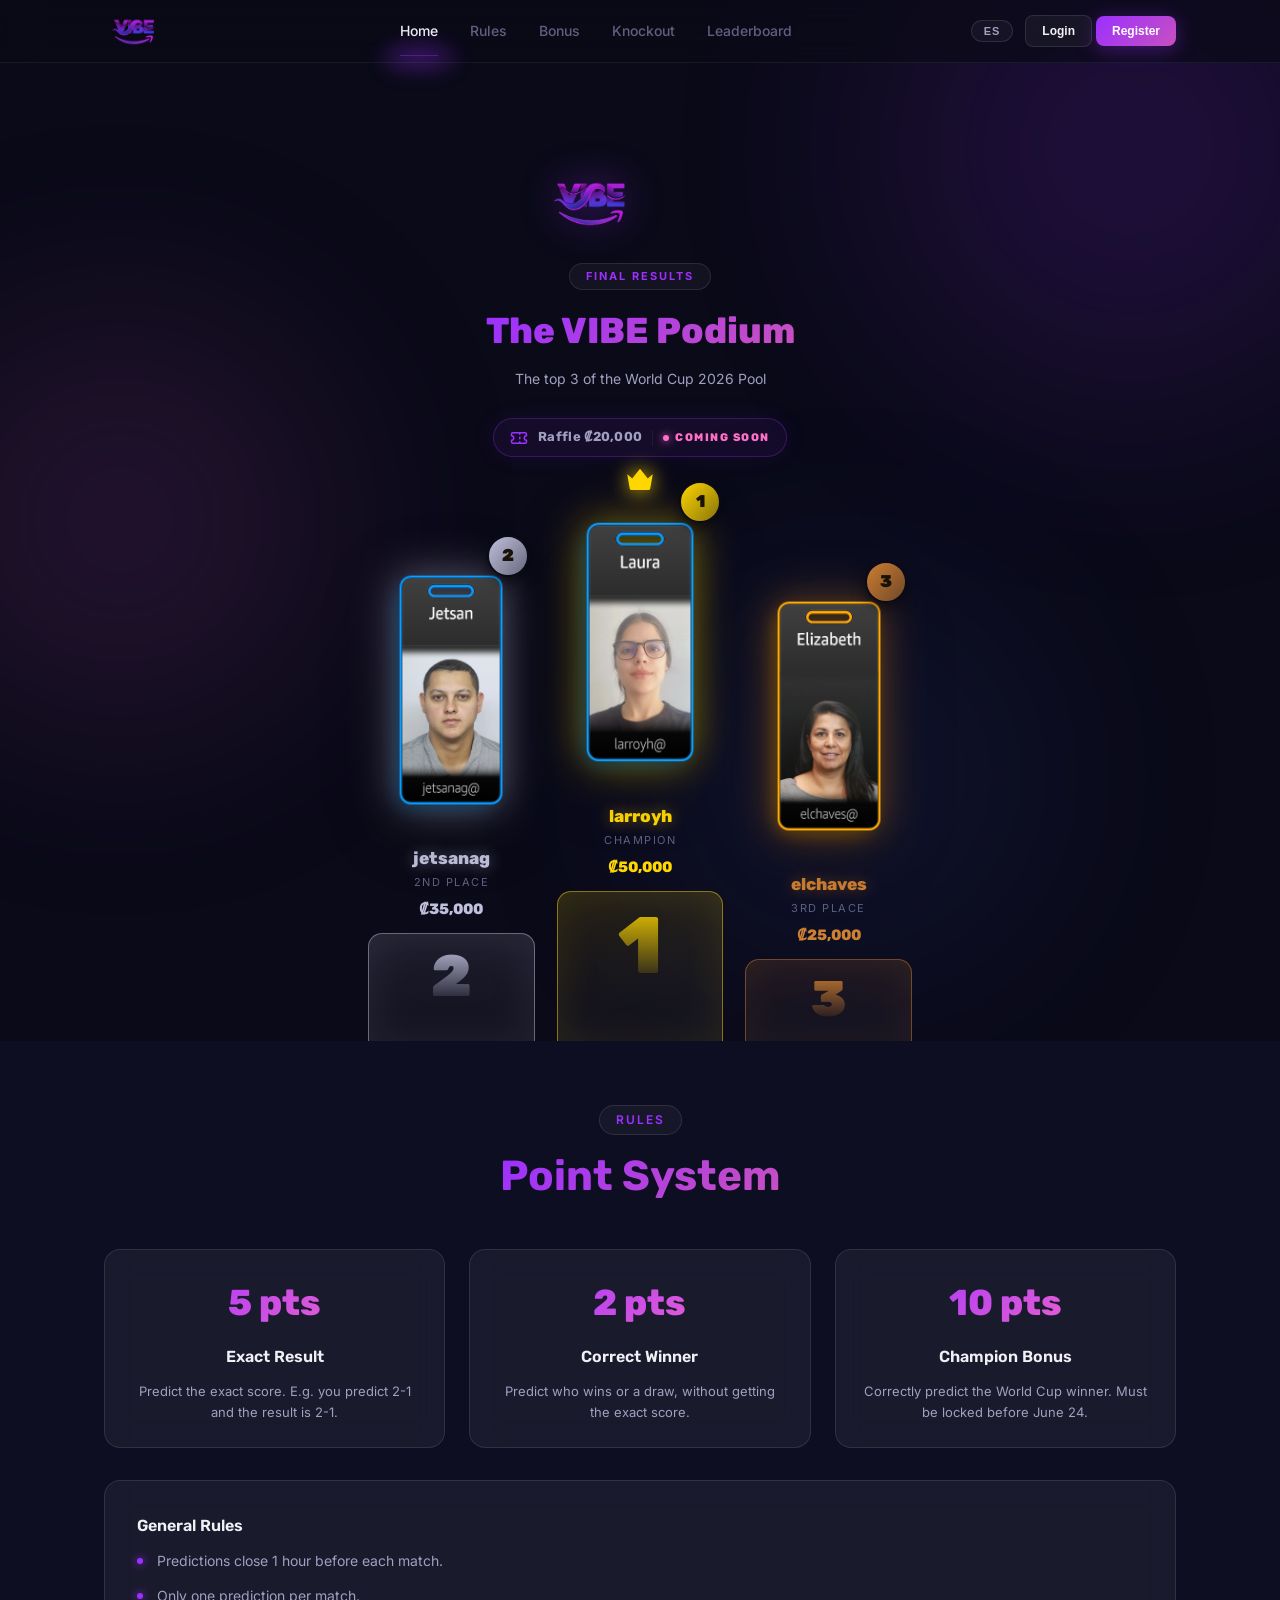
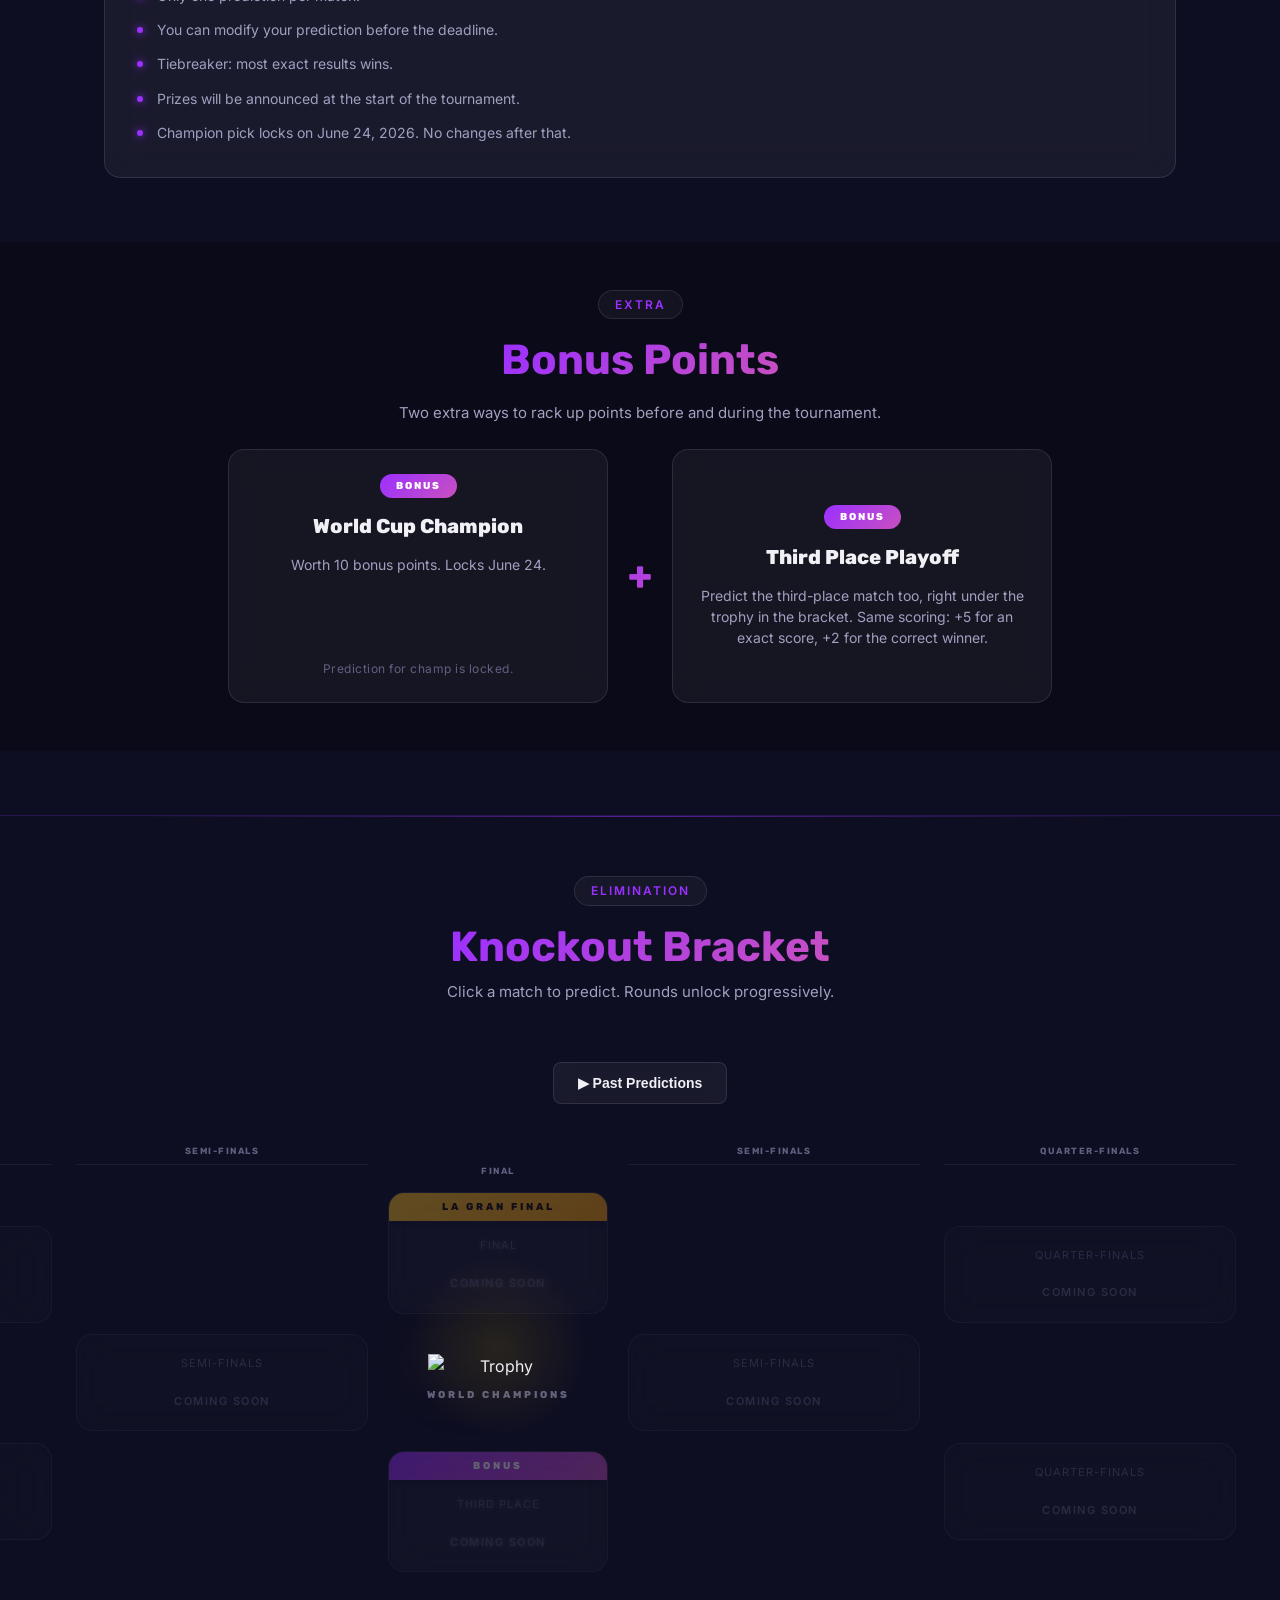
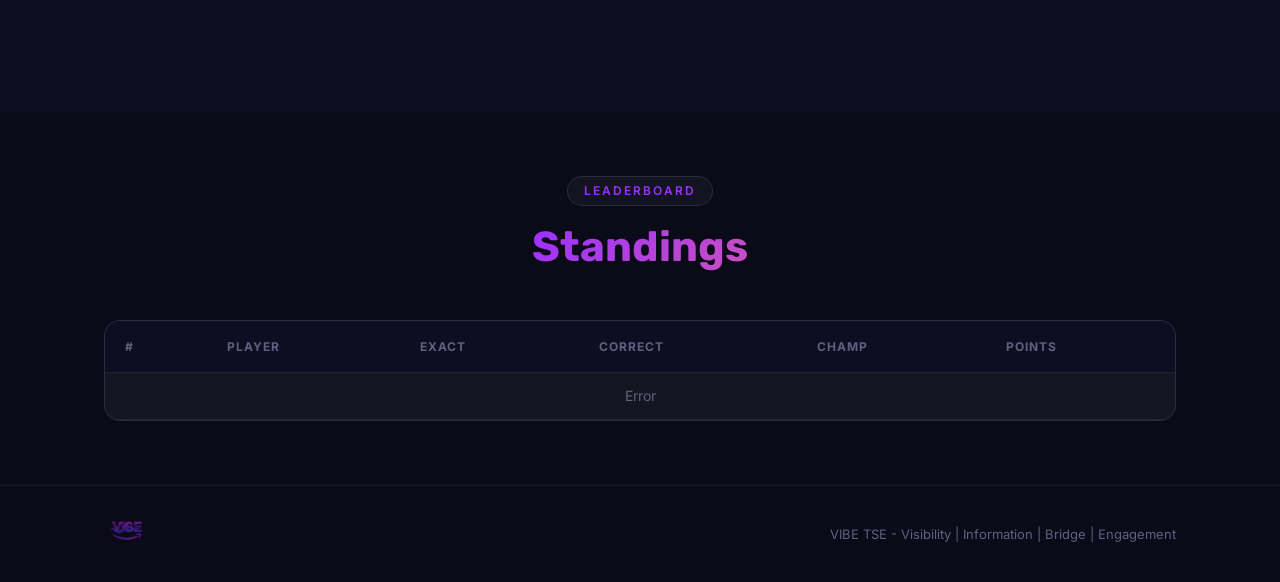
==== commit 892e8944: "Home: turn hero into final-results page, podium resting on Rules - Remove hero title/subtitle, Join/" ====
--- a/index.html
+++ b/index.html
@@ -76,88 +76,25 @@
 </nav>
 
 <section class="section hero" id="home">
-  <div class="hero-content">
+  <div class="hero-content hero-content--results">
     <img src="vibe-logo.png" alt="VIBE" class="hero-logo">
-    <h1 class="hero-title"><span class="gradient-text" data-i18n="hero_title">World Cup Predictions 2026</span></h1>
-    <p class="hero-subtitle" data-i18n="hero_sub">Predict the results of the FIFA World Cup USA/Mexico/Canada. Compete with all of TSE. Win prizes.</p>
-    <div class="hero-actions">
-      <button class="btn btn-glow" id="btnRegister" data-i18n="hero_join">Join the Pool</button>
-      <a href="#reglas" class="btn btn-glass" data-i18n="hero_rules">View Rules</a>
-    </div>
-    <div class="prizes">
-      <div class="prizes-title" data-i18n="prizes_title">Prizes</div>
-      <div class="prizes-grid">
-        <div class="prize-card prize-card--1st">
-          <div class="prize-inner">
-            <div class="prize-border-outer"><div class="prize-border"></div></div>
-            <div class="glow-1"></div><div class="glow-2"></div>
-          </div>
-          <div class="overlay-1"></div><div class="overlay-2"></div>
-          <div class="bg-glow"></div>
-          <div class="prize-content">
-            <div class="prize-rank-badge" data-i18n="prize_1st">1st Place</div>
-            <span class="prize-icon"><svg viewBox="0 0 24 24" fill="none" stroke="currentColor" stroke-width="2" stroke-linecap="round" stroke-linejoin="round"><path d="M6 9H4.5a2.5 2.5 0 0 1 0-5H6"/><path d="M18 9h1.5a2.5 2.5 0 0 0 0-5H18"/><path d="M4 22h16"/><path d="M10 14.66V17c0 .55-.47.98-.97 1.21C7.85 18.75 7 20.24 7 22"/><path d="M14 14.66V17c0 .55.47.98.97 1.21C16.15 18.75 17 20.24 17 22"/><path d="M18 2H6v7a6 6 0 0 0 12 0V2Z"/></svg></span>
-            <div><div class="prize-amount-val">&#8353;50,000</div><div class="prize-currency">colones</div></div>
-            <div class="prize-divider"></div>
-            <div class="prize-label">Top of the Leaderboard</div>
-          </div>
-        </div>
-        <div class="prize-card prize-card--2nd">
-          <div class="prize-inner">
-            <div class="prize-border-outer"><div class="prize-border"></div></div>
-            <div class="glow-1"></div><div class="glow-2"></div>
-          </div>
-          <div class="overlay-1"></div><div class="overlay-2"></div>
-          <div class="bg-glow"></div>
-          <div class="prize-content">
-            <div class="prize-rank-badge" data-i18n="prize_2nd">2nd Place</div>
-            <span class="prize-icon"><svg viewBox="0 0 24 24" fill="none" stroke="currentColor" stroke-width="2" stroke-linecap="round" stroke-linejoin="round"><path d="M7.21 15 2.66 7.14a2 2 0 0 1 .13-2.2L4.4 2.8A2 2 0 0 1 6 2h12a2 2 0 0 1 1.6.8l1.6 2.14a2 2 0 0 1 .14 2.2L16.79 15"/><path d="M11 12 5.12 2.2"/><path d="m13 12 5.88-9.8"/><path d="M8 7h8"/><circle cx="12" cy="17" r="5"/><path d="M12 18v-2h-.5"/></svg></span>
-            <div><div class="prize-amount-val">&#8353;35,000</div><div class="prize-currency">colones</div></div>
-            <div class="prize-divider"></div>
-            <div class="prize-label">Runner Up</div>
-          </div>
-        </div>
-        <div class="prize-card prize-card--3rd">
-          <div class="prize-inner">
-            <div class="prize-border-outer"><div class="prize-border"></div></div>
-            <div class="glow-1"></div><div class="glow-2"></div>
-          </div>
-          <div class="overlay-1"></div><div class="overlay-2"></div>
-          <div class="bg-glow"></div>
-          <div class="prize-content">
-            <div class="prize-rank-badge" data-i18n="prize_3rd">3rd Place</div>
-            <span class="prize-icon"><svg viewBox="0 0 24 24" fill="none" stroke="currentColor" stroke-width="2" stroke-linecap="round" stroke-linejoin="round"><path d="M7.21 15 2.66 7.14a2 2 0 0 1 .13-2.2L4.4 2.8A2 2 0 0 1 6 2h12a2 2 0 0 1 1.6.8l1.6 2.14a2 2 0 0 1 .14 2.2L16.79 15"/><path d="M11 12 5.12 2.2"/><path d="m13 12 5.88-9.8"/><path d="M8 7h8"/><circle cx="12" cy="17" r="5"/><path d="M12 18v-2h-.5"/></svg></span>
-            <div><div class="prize-amount-val">&#8353;25,000</div><div class="prize-currency">colones</div></div>
-            <div class="prize-divider"></div>
-            <div class="prize-label">Third on the Board</div>
-          </div>
-        </div>
-        <div class="prize-card prize-card--raffle prize-card--soon">
-          <div class="prize-inner">
-            <div class="prize-border-outer"><div class="prize-border"></div></div>
-            <div class="glow-1"></div><div class="glow-2"></div>
-          </div>
-          <div class="overlay-1"></div><div class="overlay-2"></div>
-          <div class="bg-glow"></div>
-          <div class="prize-content">
-            <div class="prize-rank-badge" data-i18n="prize_raffle">Raffle</div>
-            <span class="prize-icon"><svg viewBox="0 0 24 24" fill="none" stroke="currentColor" stroke-width="2" stroke-linecap="round" stroke-linejoin="round"><path d="M2 9a3 3 0 0 1 0 6v2a2 2 0 0 0 2 2h16a2 2 0 0 0 2-2v-2a3 3 0 0 1 0-6V7a2 2 0 0 0-2-2H4a2 2 0 0 0-2 2Z"/><path d="M13 5v2"/><path d="M13 17v2"/><path d="M13 11v2"/></svg></span>
-            <div><div class="prize-amount-val">&#8353;20,000</div><div class="prize-currency" data-i18n="prize_raffle_desc">all participants</div></div>
-            <div class="prize-divider"></div>
-            <div class="prize-label">Everyone Eligible</div>
-          </div>
-          <div class="prize-soon-veil"><span class="prize-soon-tag"><span class="dot"></span><span data-i18n="raffle_soon">Coming Soon</span></span></div>
-        </div>
-      </div>
-    </div>
-
-    <!-- Podio Ganadores ~ los 3 primeros lugares de la quiniela. Confeti al entrar en vista. -->
+
+    <!-- Podio Ganadores ~ pagina de resultados finales. Torres apoyadas en el inicio de Rules. Confeti al entrar en vista. -->
     <div class="podio" id="podio">
       <div class="podio-heading">
         <span class="podio-badge" data-i18n="podio_badge">Final Results</span>
         <div class="podio-title"><span class="gradient-text" data-i18n="podio_title">The VIBE Podium</span></div>
         <p class="podio-sub" data-i18n="podio_sub">The top 3 of the World Cup 2026 Pool</p>
       </div>
+
+      <!-- Rifa: pendiente de sorteo, pill compacto (no compite con el podio) -->
+      <div class="raffle-chip">
+        <span class="raffle-chip-ico"><svg viewBox="0 0 24 24" fill="none" stroke="currentColor" stroke-width="2" stroke-linecap="round" stroke-linejoin="round"><path d="M2 9a3 3 0 0 1 0 6v2a2 2 0 0 0 2 2h16a2 2 0 0 0 2-2v-2a3 3 0 0 1 0-6V7a2 2 0 0 0-2-2H4a2 2 0 0 0-2 2Z"/><path d="M13 5v2"/><path d="M13 17v2"/><path d="M13 11v2"/></svg></span>
+        <span class="raffle-chip-txt"><span data-i18n="prize_raffle">Raffle</span> &#8353;20,000</span>
+        <span class="raffle-chip-sep"></span>
+        <span class="raffle-chip-soon"><span class="dot"></span><span data-i18n="raffle_soon">Coming Soon</span></span>
+      </div>
+
       <div class="podio-stage">
         <div class="pod pod--2">
           <div class="pod-badgewrap"><span class="pod-medal">2</span><img class="pod-badge" src="badge_jetsanag.png" alt="jetsanag Phonetool badge" loading="lazy"></div>
--- a/styles.css
+++ b/styles.css
@@ -108,6 +108,15 @@
 .hero { min-height: 100vh; display: flex; align-items: center; justify-content: center; text-align: center; position: relative; z-index: 1; }
 .hero-content { max-width: 600px; }
 .hero-logo { width: 200px; margin-bottom: var(--sp-6); filter: drop-shadow(0 0 20px rgba(155,48,255,0.4)); }
+
+/* hero en modo "resultados finales" ~ podio anclado al fondo; torres apoyadas en el inicio de Rules */
+.section.hero { padding-bottom: 0; }
+.hero-content--results { max-width: 900px; width: 100%; min-height: 100vh; display: flex; flex-direction: column; align-items: center; padding-top: var(--sp-9); box-sizing: border-box; }
+.hero-content--results .hero-logo { margin-bottom: var(--sp-7); }
+.hero-content--results .podio { margin-top: auto; width: 100%; display: flex; flex-direction: column; align-items: center; }
+/* las torres pegan al borde inferior: sin gap bajo el stage */
+.hero-content--results .podio-stage { margin-bottom: 0; align-items: flex-end; }
+.hero-content--results .pod-stand { border-radius: 14px 14px 0 0; }
 .hero-title { font-family: var(--font-display); font-size: clamp(36px, 5vw, 56px); font-weight: 800; line-height: 1.1; margin-bottom: var(--sp-5); }
 .hero-subtitle { font-size: 17px; color: var(--text-secondary); line-height: 1.7; margin-bottom: var(--sp-8); }
 .hero-actions { display: flex; gap: var(--sp-4); justify-content: center; flex-wrap: wrap; }
@@ -323,7 +332,16 @@
 
 /* ⁘[ PODIO GANADORES ]⁘ los 3 primeros lugares (gafetes Phonetool sobre pedestales 2·1·3). Confeti al entrar en vista. */
 .podio { margin-top: 44px; }
-.podio-heading { text-align: center; margin-bottom: 44px; }
+.podio-heading { text-align: center; margin-bottom: 28px; }
+/* rifa pendiente ~ pill compacto centrado bajo el titulo */
+.raffle-chip { display: inline-flex; align-items: center; gap: 10px; margin: 0 auto 36px; padding: 8px 16px; border-radius: 50px;
+  background: rgba(155,48,255,0.08); border: 1px solid rgba(155,48,255,0.28); box-shadow: 0 0 24px rgba(155,48,255,0.08); }
+.raffle-chip-ico { display: inline-flex; width: 18px; height: 18px; color: var(--vibe-purple); flex-shrink: 0; }
+.raffle-chip-ico svg { width: 100%; height: 100%; }
+.raffle-chip-txt { font-family: var(--font-display); font-size: 13px; font-weight: 700; color: var(--text-secondary); letter-spacing: .3px; }
+.raffle-chip-sep { width: 1px; height: 16px; background: var(--divider); }
+.raffle-chip-soon { display: inline-flex; align-items: center; gap: 6px; font-family: var(--font-display); font-size: 11px; font-weight: 800; letter-spacing: 1.5px; text-transform: uppercase; color: var(--vibe-pink); }
+.raffle-chip-soon .dot { width: 6px; height: 6px; border-radius: 50%; background: var(--vibe-pink); box-shadow: 0 0 8px var(--vibe-pink); animation: pulseGlow 1.8s ease-in-out infinite; }
 .podio-badge { display: inline-block; padding: 4px 16px; border-radius: 50px; background: var(--surface); border: 1px solid var(--glass-border); font-size: 11px; font-weight: 700; color: var(--vibe-purple); letter-spacing: 2px; text-transform: uppercase; margin-bottom: 12px; }
 .podio-title { font-family: var(--font-display); font-size: clamp(24px, 3.5vw, 36px); font-weight: 800; }
 .podio-sub { font-size: 14px; color: var(--text-secondary); margin-top: 8px; }
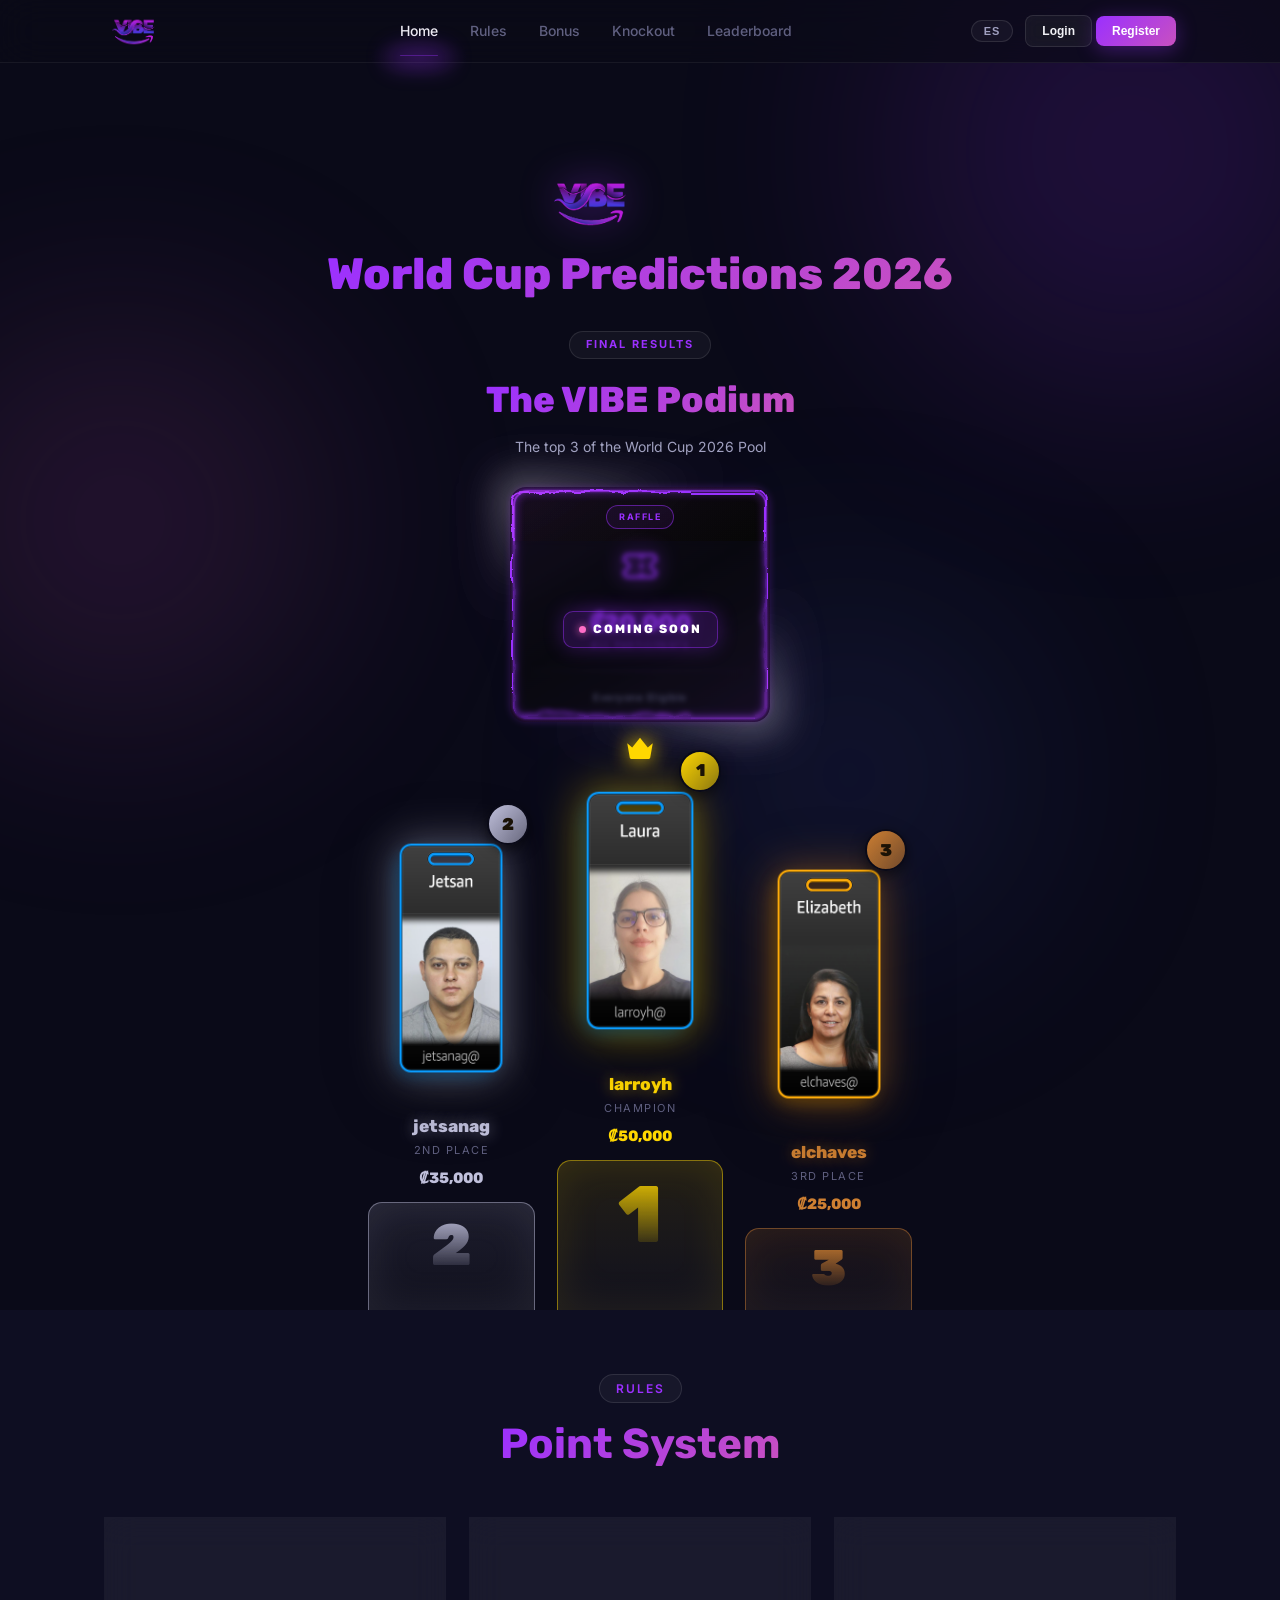
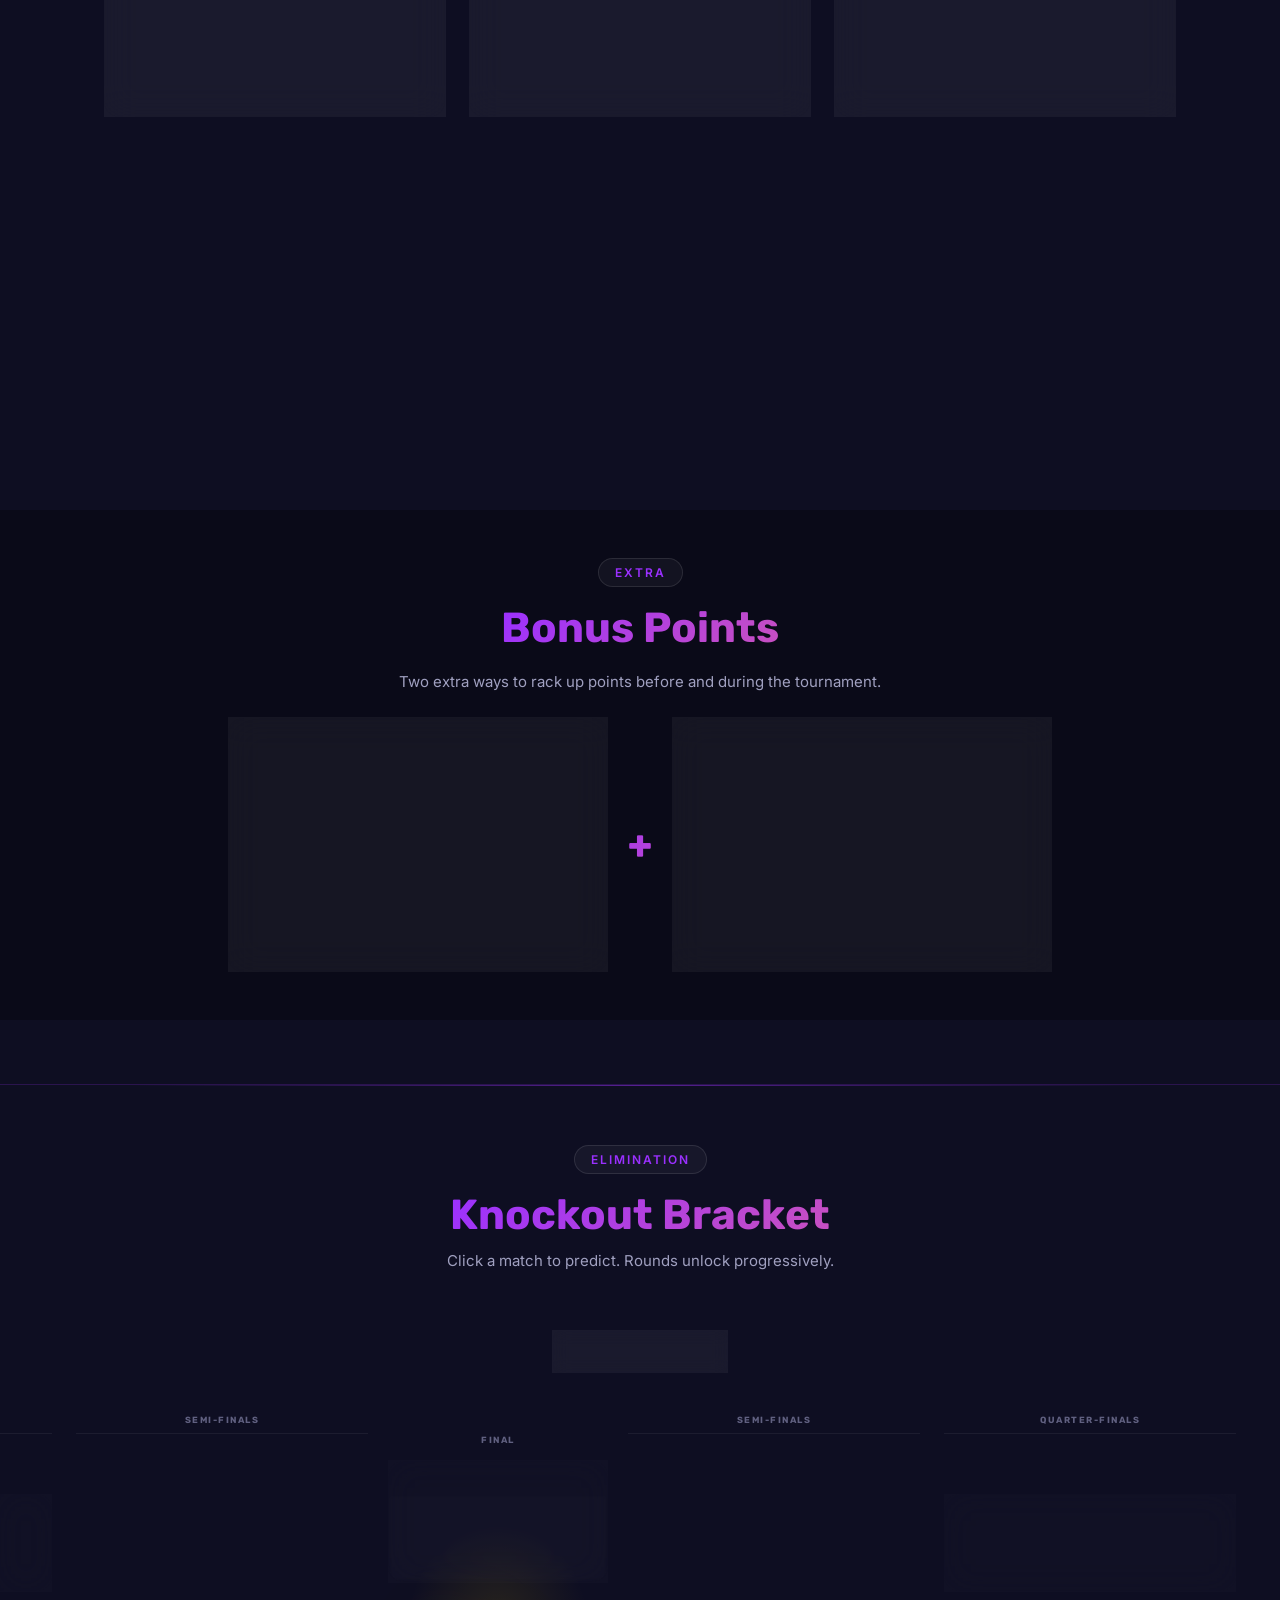
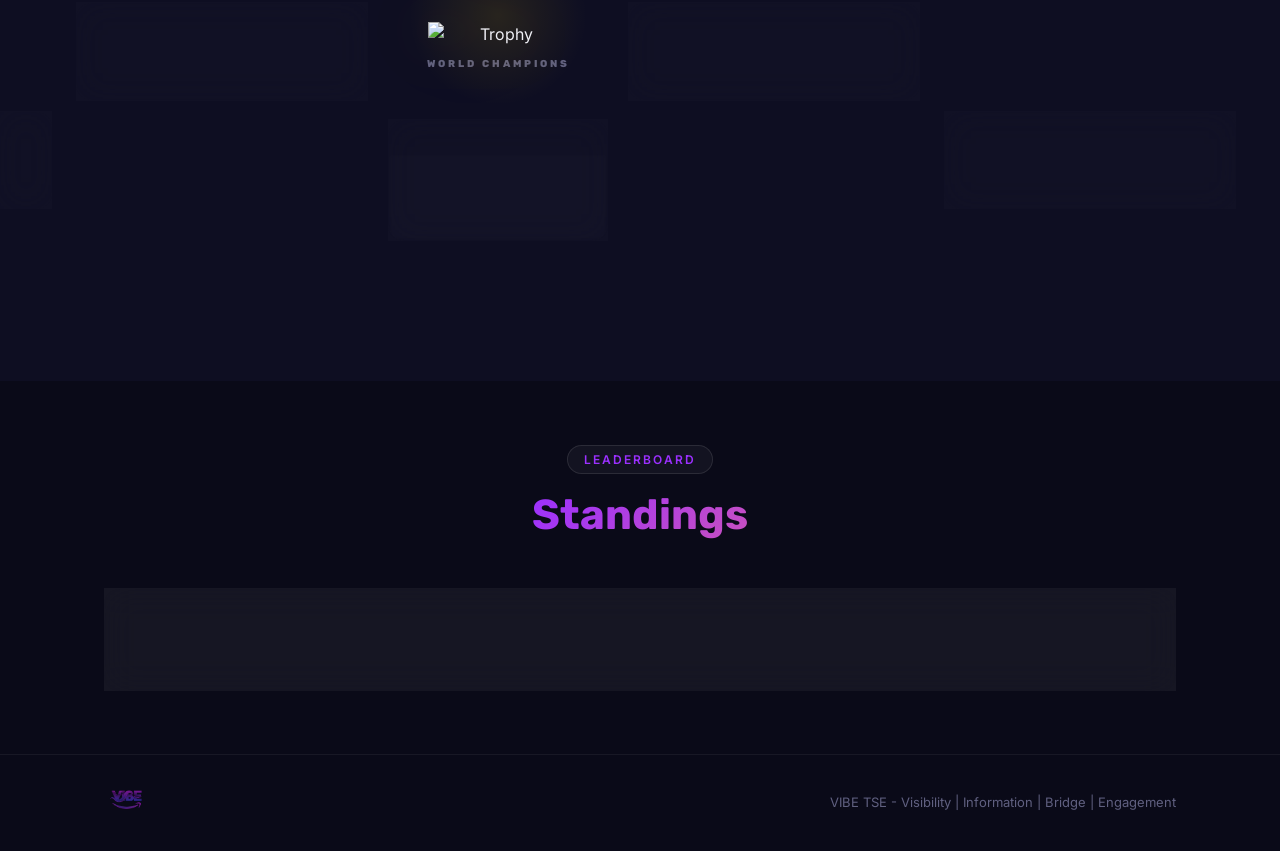
==== commit f8ff8e03: "Home results: restore World Cup title + electric-border raffle card - Bring back the 'World Cup Pred" ====
--- a/index.html
+++ b/index.html
@@ -78,6 +78,7 @@
 <section class="section hero" id="home">
   <div class="hero-content hero-content--results">
     <img src="vibe-logo.png" alt="VIBE" class="hero-logo">
+    <h1 class="hero-title"><span class="gradient-text" data-i18n="hero_title">World Cup Predictions 2026</span></h1>
 
     <!-- Podio Ganadores ~ pagina de resultados finales. Torres apoyadas en el inicio de Rules. Confeti al entrar en vista. -->
     <div class="podio" id="podio">
@@ -87,12 +88,24 @@
         <p class="podio-sub" data-i18n="podio_sub">The top 3 of the World Cup 2026 Pool</p>
       </div>
 
-      <!-- Rifa: pendiente de sorteo, pill compacto (no compite con el podio) -->
-      <div class="raffle-chip">
-        <span class="raffle-chip-ico"><svg viewBox="0 0 24 24" fill="none" stroke="currentColor" stroke-width="2" stroke-linecap="round" stroke-linejoin="round"><path d="M2 9a3 3 0 0 1 0 6v2a2 2 0 0 0 2 2h16a2 2 0 0 0 2-2v-2a3 3 0 0 1 0-6V7a2 2 0 0 0-2-2H4a2 2 0 0 0-2 2Z"/><path d="M13 5v2"/><path d="M13 17v2"/><path d="M13 11v2"/></svg></span>
-        <span class="raffle-chip-txt"><span data-i18n="prize_raffle">Raffle</span> &#8353;20,000</span>
-        <span class="raffle-chip-sep"></span>
-        <span class="raffle-chip-soon"><span class="dot"></span><span data-i18n="raffle_soon">Coming Soon</span></span>
+      <!-- Rifa: pendiente de sorteo, cuadro con borde electrico (estado coming soon), centrado -->
+      <div class="raffle-soon-wrap">
+        <div class="prize-card prize-card--raffle prize-card--soon">
+          <div class="prize-inner">
+            <div class="prize-border-outer"><div class="prize-border"></div></div>
+            <div class="glow-1"></div><div class="glow-2"></div>
+          </div>
+          <div class="overlay-1"></div><div class="overlay-2"></div>
+          <div class="bg-glow"></div>
+          <div class="prize-content">
+            <div class="prize-rank-badge" data-i18n="prize_raffle">Raffle</div>
+            <span class="prize-icon"><svg viewBox="0 0 24 24" fill="none" stroke="currentColor" stroke-width="2" stroke-linecap="round" stroke-linejoin="round"><path d="M2 9a3 3 0 0 1 0 6v2a2 2 0 0 0 2 2h16a2 2 0 0 0 2-2v-2a3 3 0 0 1 0-6V7a2 2 0 0 0-2-2H4a2 2 0 0 0-2 2Z"/><path d="M13 5v2"/><path d="M13 17v2"/><path d="M13 11v2"/></svg></span>
+            <div><div class="prize-amount-val">&#8353;20,000</div><div class="prize-currency" data-i18n="prize_raffle_desc">all participants</div></div>
+            <div class="prize-divider"></div>
+            <div class="prize-label">Everyone Eligible</div>
+          </div>
+          <div class="prize-soon-veil"><span class="prize-soon-tag"><span class="dot"></span><span data-i18n="raffle_soon">Coming Soon</span></span></div>
+        </div>
       </div>
 
       <div class="podio-stage">
--- a/styles.css
+++ b/styles.css
@@ -112,7 +112,8 @@
 /* hero en modo "resultados finales" ~ podio anclado al fondo; torres apoyadas en el inicio de Rules */
 .section.hero { padding-bottom: 0; }
 .hero-content--results { max-width: 900px; width: 100%; min-height: 100vh; display: flex; flex-direction: column; align-items: center; padding-top: var(--sp-9); box-sizing: border-box; }
-.hero-content--results .hero-logo { margin-bottom: var(--sp-7); }
+.hero-content--results .hero-logo { margin-bottom: var(--sp-5); }
+.hero-content--results .hero-title { font-size: clamp(30px, 4vw, 44px); margin-bottom: var(--sp-7); }
 .hero-content--results .podio { margin-top: auto; width: 100%; display: flex; flex-direction: column; align-items: center; }
 /* las torres pegan al borde inferior: sin gap bajo el stage */
 .hero-content--results .podio-stage { margin-bottom: 0; align-items: flex-end; }
@@ -333,15 +334,9 @@
 /* ⁘[ PODIO GANADORES ]⁘ los 3 primeros lugares (gafetes Phonetool sobre pedestales 2·1·3). Confeti al entrar en vista. */
 .podio { margin-top: 44px; }
 .podio-heading { text-align: center; margin-bottom: 28px; }
-/* rifa pendiente ~ pill compacto centrado bajo el titulo */
-.raffle-chip { display: inline-flex; align-items: center; gap: 10px; margin: 0 auto 36px; padding: 8px 16px; border-radius: 50px;
-  background: rgba(155,48,255,0.08); border: 1px solid rgba(155,48,255,0.28); box-shadow: 0 0 24px rgba(155,48,255,0.08); }
-.raffle-chip-ico { display: inline-flex; width: 18px; height: 18px; color: var(--vibe-purple); flex-shrink: 0; }
-.raffle-chip-ico svg { width: 100%; height: 100%; }
-.raffle-chip-txt { font-family: var(--font-display); font-size: 13px; font-weight: 700; color: var(--text-secondary); letter-spacing: .3px; }
-.raffle-chip-sep { width: 1px; height: 16px; background: var(--divider); }
-.raffle-chip-soon { display: inline-flex; align-items: center; gap: 6px; font-family: var(--font-display); font-size: 11px; font-weight: 800; letter-spacing: 1.5px; text-transform: uppercase; color: var(--vibe-pink); }
-.raffle-chip-soon .dot { width: 6px; height: 6px; border-radius: 50%; background: var(--vibe-pink); box-shadow: 0 0 8px var(--vibe-pink); animation: pulseGlow 1.8s ease-in-out infinite; }
+/* rifa pendiente ~ cuadro con borde electrico (misma prize-card) centrado bajo el titulo */
+.raffle-soon-wrap { display: flex; justify-content: center; margin: 0 auto 40px; }
+.raffle-soon-wrap .prize-card { width: 260px; }
 .podio-badge { display: inline-block; padding: 4px 16px; border-radius: 50px; background: var(--surface); border: 1px solid var(--glass-border); font-size: 11px; font-weight: 700; color: var(--vibe-purple); letter-spacing: 2px; text-transform: uppercase; margin-bottom: 12px; }
 .podio-title { font-family: var(--font-display); font-size: clamp(24px, 3.5vw, 36px); font-weight: 800; }
 .podio-sub { font-size: 14px; color: var(--text-secondary); margin-top: 8px; }
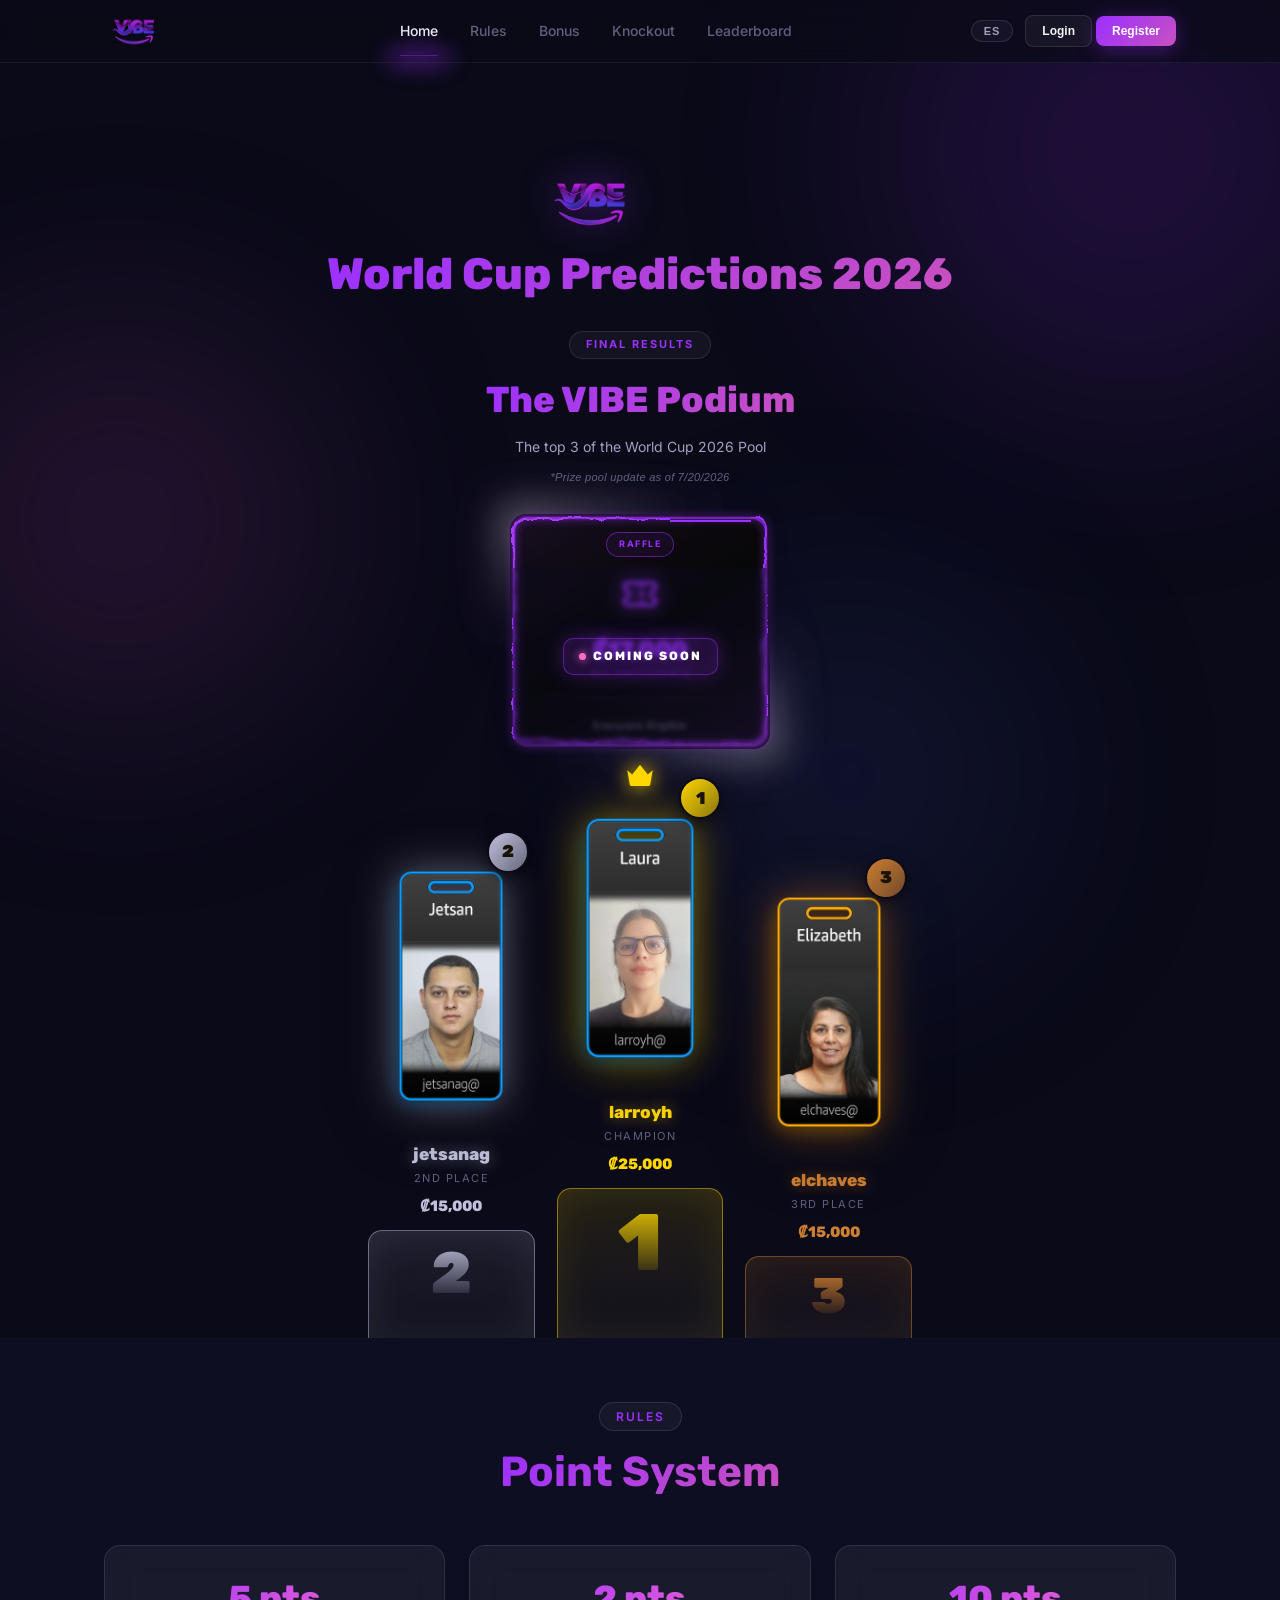
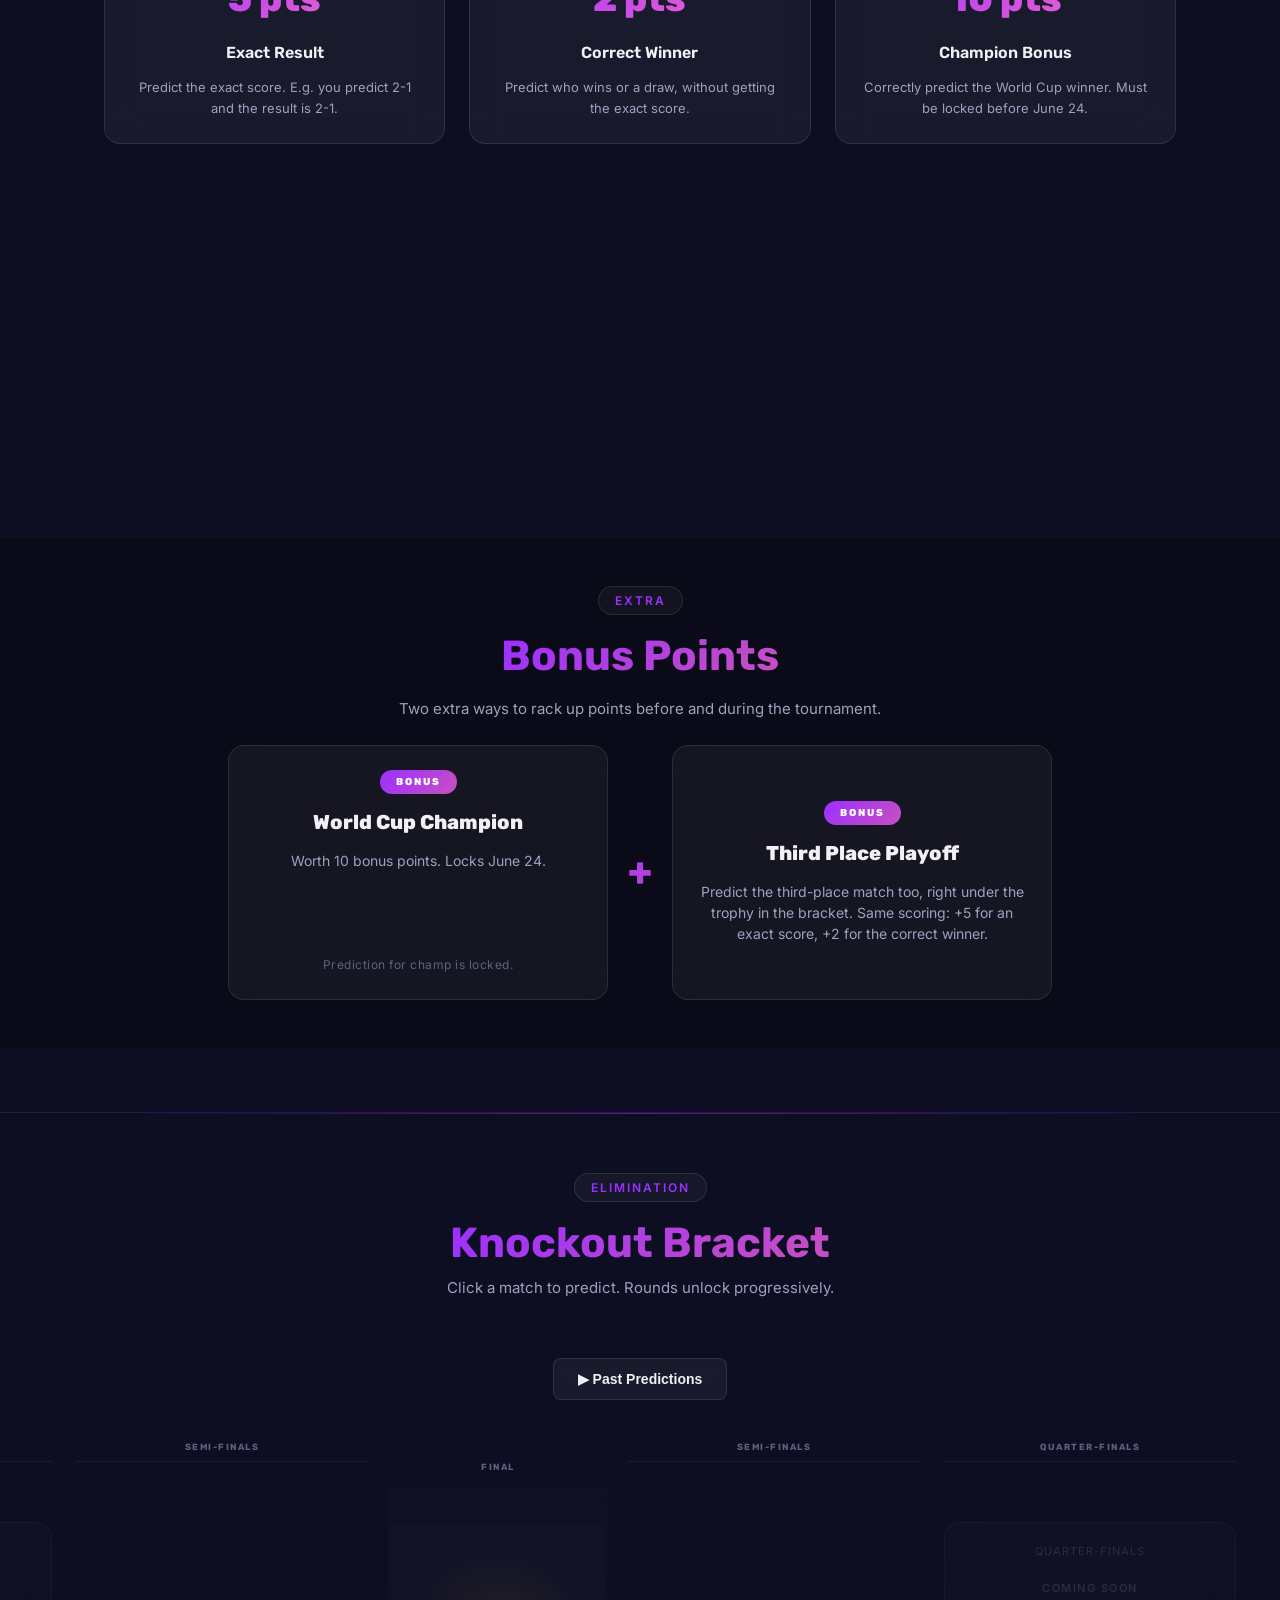
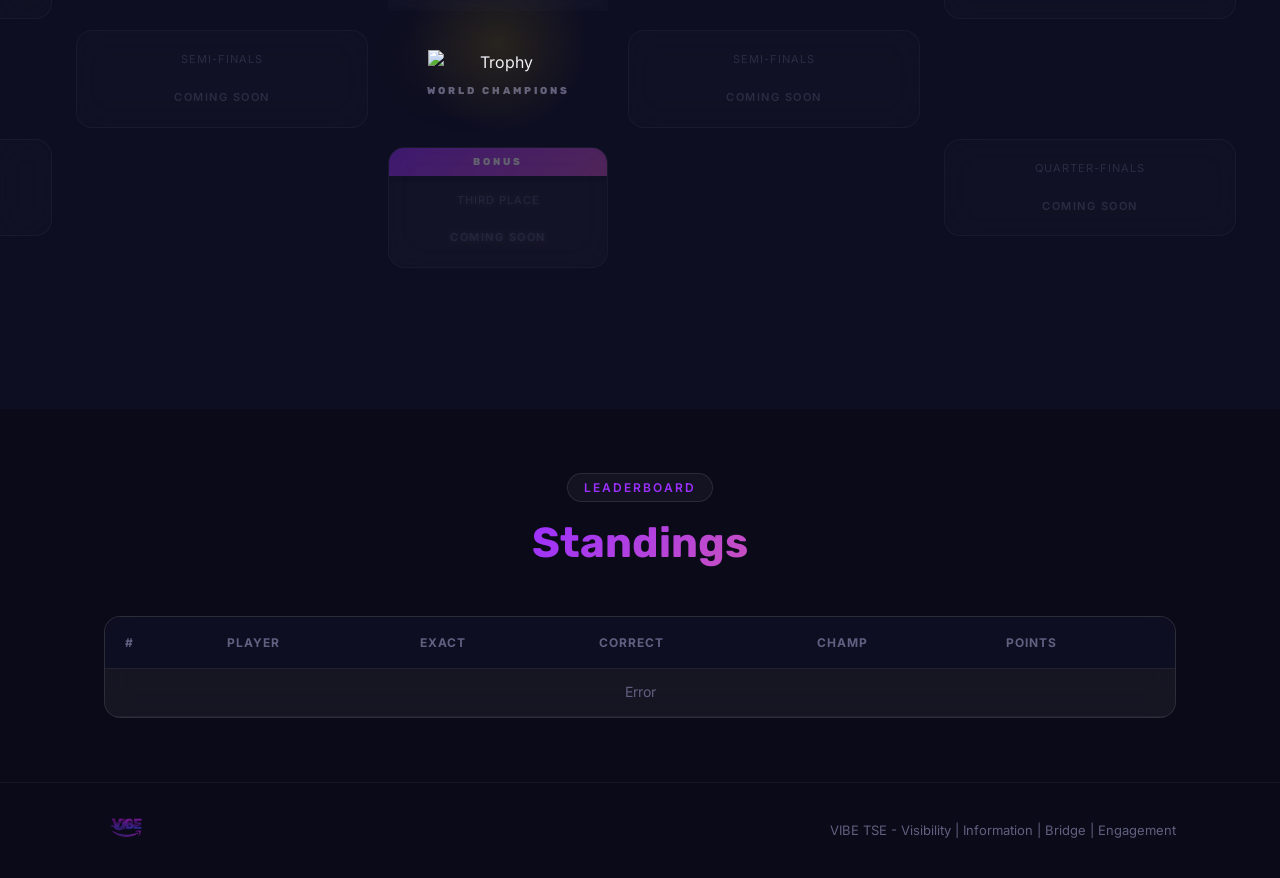
==== commit b9bfbf66: "Podium: update prize pool amounts + dated note - New amounts: 1st 25,000 / 2nd 15,000 / 3rd 15,000 /" ====
--- a/index.html
+++ b/index.html
@@ -86,6 +86,7 @@
         <span class="podio-badge" data-i18n="podio_badge">Final Results</span>
         <div class="podio-title"><span class="gradient-text" data-i18n="podio_title">The VIBE Podium</span></div>
         <p class="podio-sub" data-i18n="podio_sub">The top 3 of the World Cup 2026 Pool</p>
+        <p class="podio-note" data-i18n="podio_note">*Prize pool update as of 7/20/2026</p>
       </div>
 
       <!-- Rifa: pendiente de sorteo, cuadro con borde electrico (estado coming soon), centrado -->
@@ -100,7 +101,7 @@
           <div class="prize-content">
             <div class="prize-rank-badge" data-i18n="prize_raffle">Raffle</div>
             <span class="prize-icon"><svg viewBox="0 0 24 24" fill="none" stroke="currentColor" stroke-width="2" stroke-linecap="round" stroke-linejoin="round"><path d="M2 9a3 3 0 0 1 0 6v2a2 2 0 0 0 2 2h16a2 2 0 0 0 2-2v-2a3 3 0 0 1 0-6V7a2 2 0 0 0-2-2H4a2 2 0 0 0-2 2Z"/><path d="M13 5v2"/><path d="M13 17v2"/><path d="M13 11v2"/></svg></span>
-            <div><div class="prize-amount-val">&#8353;20,000</div><div class="prize-currency" data-i18n="prize_raffle_desc">all participants</div></div>
+            <div><div class="prize-amount-val">&#8353;17,000</div><div class="prize-currency" data-i18n="prize_raffle_desc">all participants</div></div>
             <div class="prize-divider"></div>
             <div class="prize-label">Everyone Eligible</div>
           </div>
@@ -113,21 +114,21 @@
           <div class="pod-badgewrap"><span class="pod-medal">2</span><img class="pod-badge" src="badge_jetsanag.png" alt="jetsanag Phonetool badge" loading="lazy"></div>
           <div class="pod-name">jetsanag</div>
           <div class="pod-place" data-i18n="prize_2nd">2nd Place</div>
-          <div class="pod-pts">&#8353;35,000</div>
+          <div class="pod-pts">&#8353;15,000</div>
           <div class="pod-stand"><span class="pod-rank">2</span></div>
         </div>
         <div class="pod pod--1">
           <div class="pod-badgewrap"><span class="pod-crown"><svg viewBox="0 0 24 24" fill="currentColor" stroke="none"><path d="M3 8l3.5 3L12 4l5.5 7L21 8l-1.8 10.2a1 1 0 0 1-1 .8H5.8a1 1 0 0 1-1-.8L3 8z"/></svg></span><span class="pod-medal">1</span><img class="pod-badge" src="badge_larroyh.png" alt="larroyh Phonetool badge" loading="lazy"></div>
           <div class="pod-name">larroyh</div>
           <div class="pod-place" data-i18n="podio_champ">Champion</div>
-          <div class="pod-pts">&#8353;50,000</div>
+          <div class="pod-pts">&#8353;25,000</div>
           <div class="pod-stand"><span class="pod-rank">1</span></div>
         </div>
         <div class="pod pod--3">
           <div class="pod-badgewrap"><span class="pod-medal">3</span><img class="pod-badge" src="badge_elchaves.png" alt="elchaves Phonetool badge" loading="lazy"></div>
           <div class="pod-name">elchaves</div>
           <div class="pod-place" data-i18n="prize_3rd">3rd Place</div>
-          <div class="pod-pts">&#8353;25,000</div>
+          <div class="pod-pts">&#8353;15,000</div>
           <div class="pod-stand"><span class="pod-rank">3</span></div>
         </div>
       </div>
--- a/styles.css
+++ b/styles.css
@@ -340,6 +340,7 @@
 .podio-badge { display: inline-block; padding: 4px 16px; border-radius: 50px; background: var(--surface); border: 1px solid var(--glass-border); font-size: 11px; font-weight: 700; color: var(--vibe-purple); letter-spacing: 2px; text-transform: uppercase; margin-bottom: 12px; }
 .podio-title { font-family: var(--font-display); font-size: clamp(24px, 3.5vw, 36px); font-weight: 800; }
 .podio-sub { font-size: 14px; color: var(--text-secondary); margin-top: 8px; }
+.podio-note { font-size: 11px; color: var(--text-muted); margin-top: 10px; font-style: italic; letter-spacing: .3px; }
 /* colores por lugar */
 .pod--1 { --pc: #ffd700; --pc-mid: rgba(255,215,0,.5); --pc-faint: rgba(255,215,0,.10); }
 .pod--2 { --pc: #c0c0dc; --pc-mid: rgba(192,192,220,.5); --pc-faint: rgba(192,192,220,.10); }
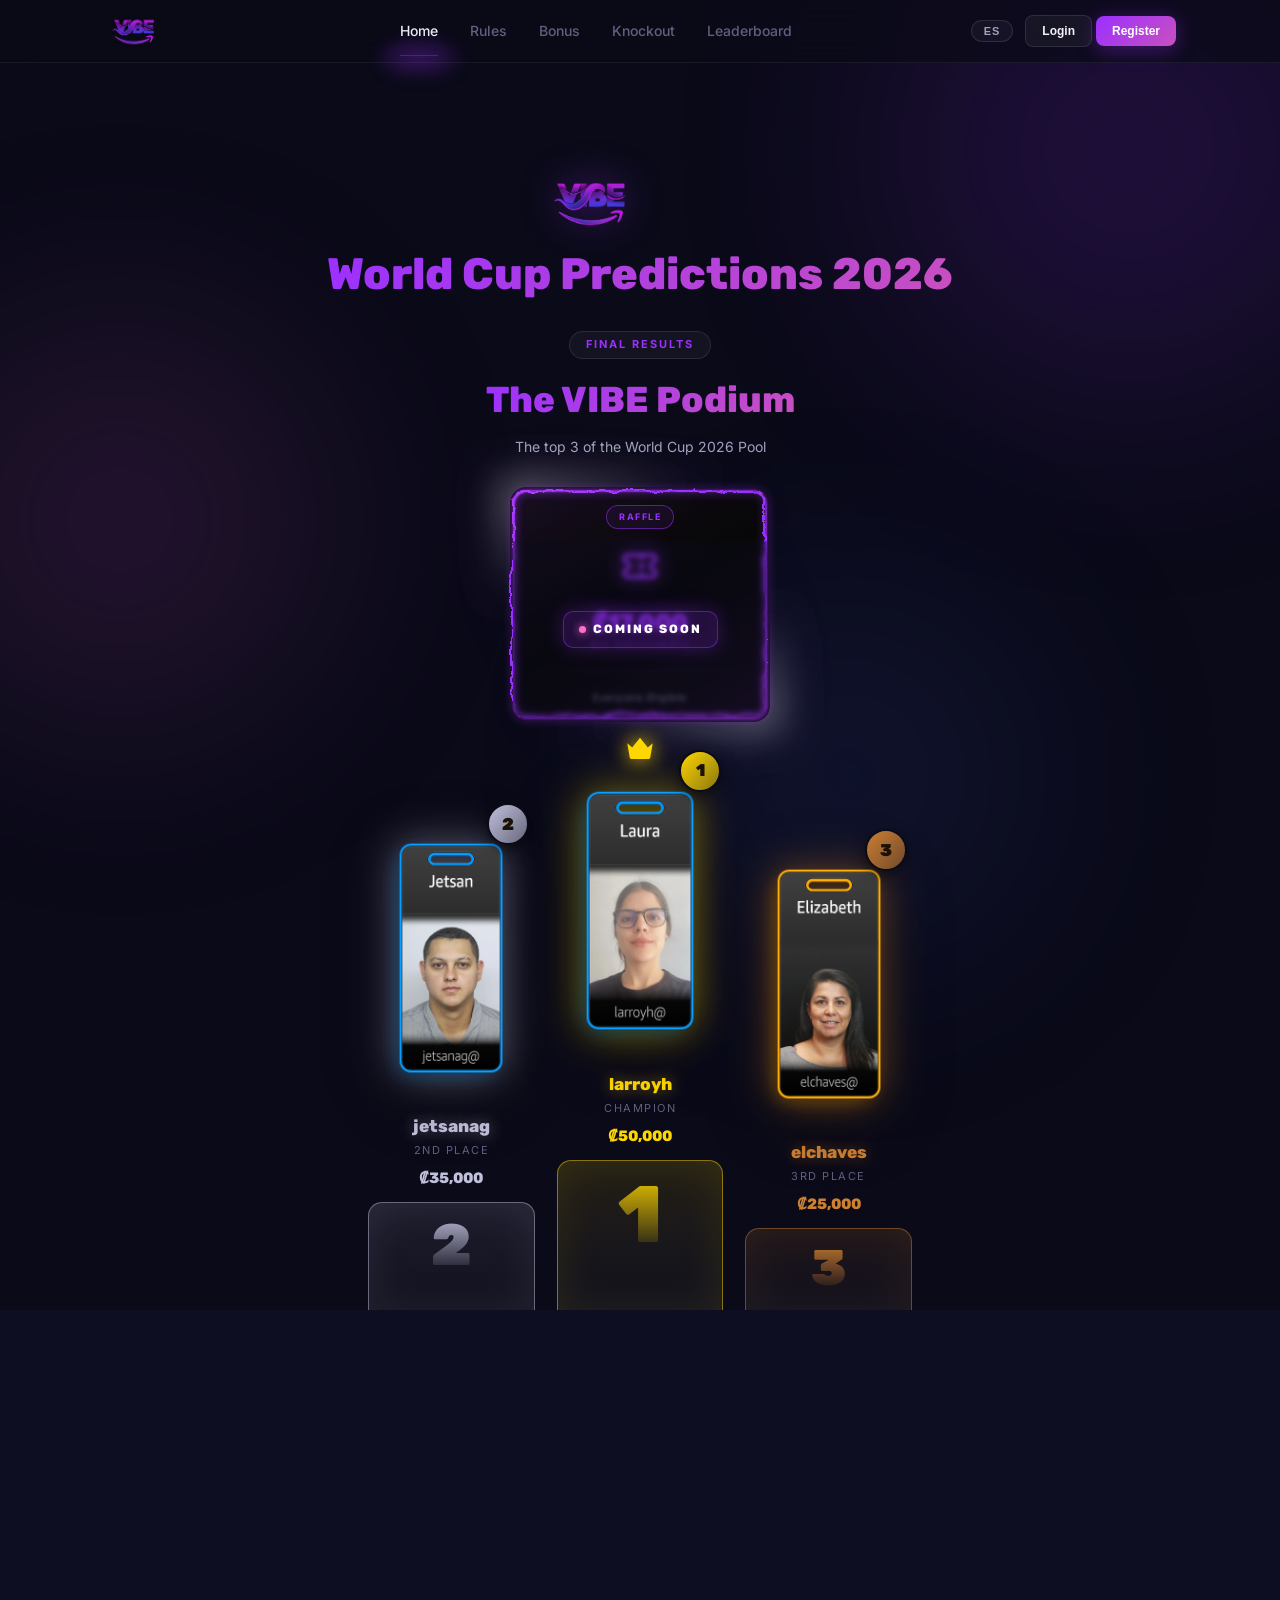
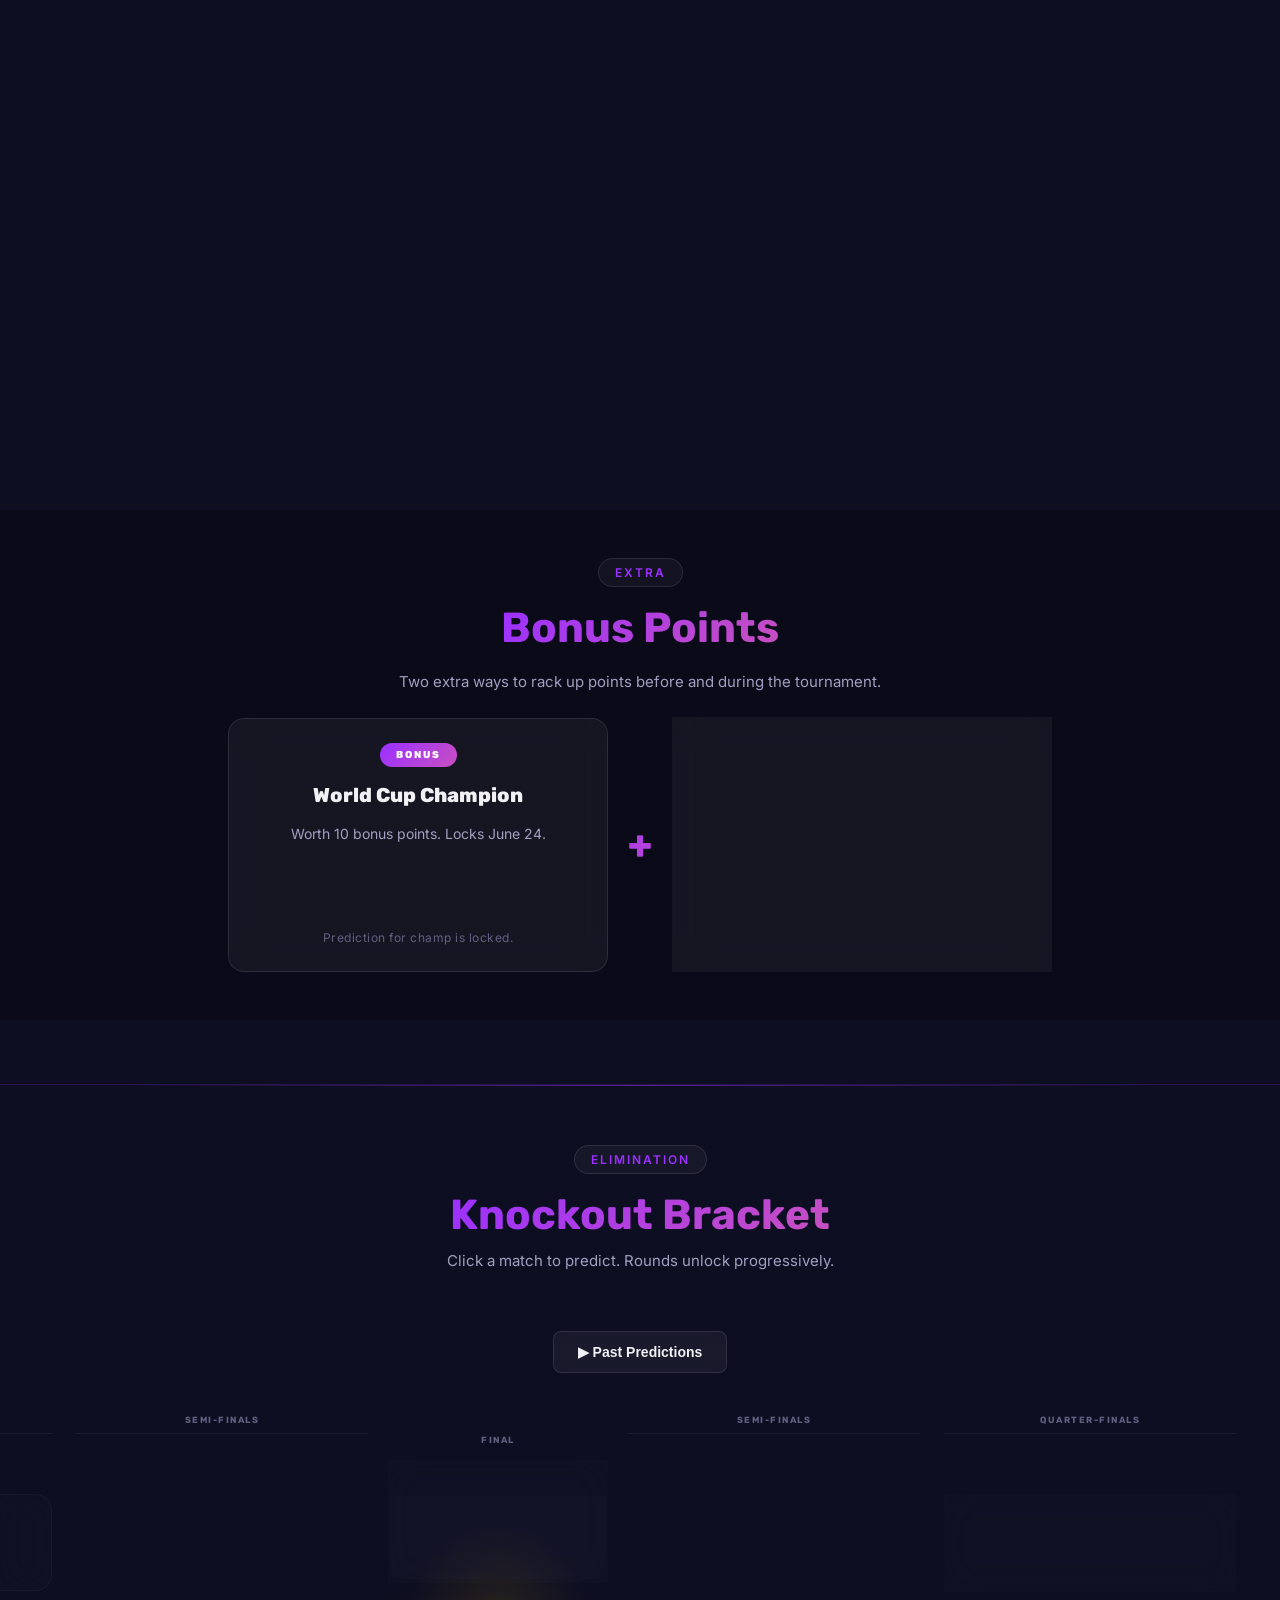
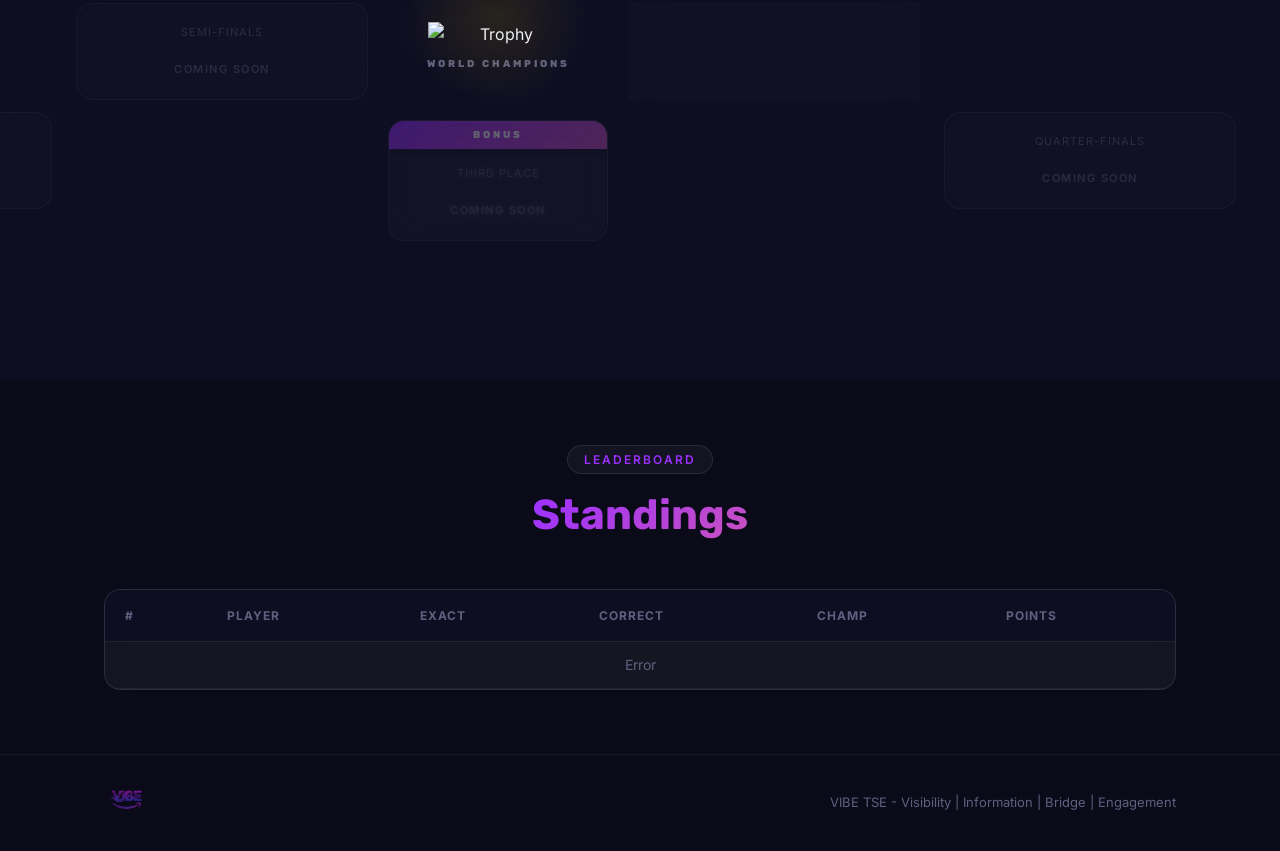
==== commit 36be6526: "Revert podium amounts to 50/35/25 and drop dated note Keeps raffle at 17,000; podium prizes stay at " ====
--- a/index.html
+++ b/index.html
@@ -86,7 +86,6 @@
         <span class="podio-badge" data-i18n="podio_badge">Final Results</span>
         <div class="podio-title"><span class="gradient-text" data-i18n="podio_title">The VIBE Podium</span></div>
         <p class="podio-sub" data-i18n="podio_sub">The top 3 of the World Cup 2026 Pool</p>
-        <p class="podio-note" data-i18n="podio_note">*Prize pool update as of 7/20/2026</p>
       </div>
 
       <!-- Rifa: pendiente de sorteo, cuadro con borde electrico (estado coming soon), centrado -->
@@ -114,21 +113,21 @@
           <div class="pod-badgewrap"><span class="pod-medal">2</span><img class="pod-badge" src="badge_jetsanag.png" alt="jetsanag Phonetool badge" loading="lazy"></div>
           <div class="pod-name">jetsanag</div>
           <div class="pod-place" data-i18n="prize_2nd">2nd Place</div>
-          <div class="pod-pts">&#8353;15,000</div>
+          <div class="pod-pts">&#8353;35,000</div>
           <div class="pod-stand"><span class="pod-rank">2</span></div>
         </div>
         <div class="pod pod--1">
           <div class="pod-badgewrap"><span class="pod-crown"><svg viewBox="0 0 24 24" fill="currentColor" stroke="none"><path d="M3 8l3.5 3L12 4l5.5 7L21 8l-1.8 10.2a1 1 0 0 1-1 .8H5.8a1 1 0 0 1-1-.8L3 8z"/></svg></span><span class="pod-medal">1</span><img class="pod-badge" src="badge_larroyh.png" alt="larroyh Phonetool badge" loading="lazy"></div>
           <div class="pod-name">larroyh</div>
           <div class="pod-place" data-i18n="podio_champ">Champion</div>
-          <div class="pod-pts">&#8353;25,000</div>
+          <div class="pod-pts">&#8353;50,000</div>
           <div class="pod-stand"><span class="pod-rank">1</span></div>
         </div>
         <div class="pod pod--3">
           <div class="pod-badgewrap"><span class="pod-medal">3</span><img class="pod-badge" src="badge_elchaves.png" alt="elchaves Phonetool badge" loading="lazy"></div>
           <div class="pod-name">elchaves</div>
           <div class="pod-place" data-i18n="prize_3rd">3rd Place</div>
-          <div class="pod-pts">&#8353;15,000</div>
+          <div class="pod-pts">&#8353;25,000</div>
           <div class="pod-stand"><span class="pod-rank">3</span></div>
         </div>
       </div>
--- a/styles.css
+++ b/styles.css
@@ -340,7 +340,6 @@
 .podio-badge { display: inline-block; padding: 4px 16px; border-radius: 50px; background: var(--surface); border: 1px solid var(--glass-border); font-size: 11px; font-weight: 700; color: var(--vibe-purple); letter-spacing: 2px; text-transform: uppercase; margin-bottom: 12px; }
 .podio-title { font-family: var(--font-display); font-size: clamp(24px, 3.5vw, 36px); font-weight: 800; }
 .podio-sub { font-size: 14px; color: var(--text-secondary); margin-top: 8px; }
-.podio-note { font-size: 11px; color: var(--text-muted); margin-top: 10px; font-style: italic; letter-spacing: .3px; }
 /* colores por lugar */
 .pod--1 { --pc: #ffd700; --pc-mid: rgba(255,215,0,.5); --pc-faint: rgba(255,215,0,.10); }
 .pod--2 { --pc: #c0c0dc; --pc-mid: rgba(192,192,220,.5); --pc-faint: rgba(192,192,220,.10); }
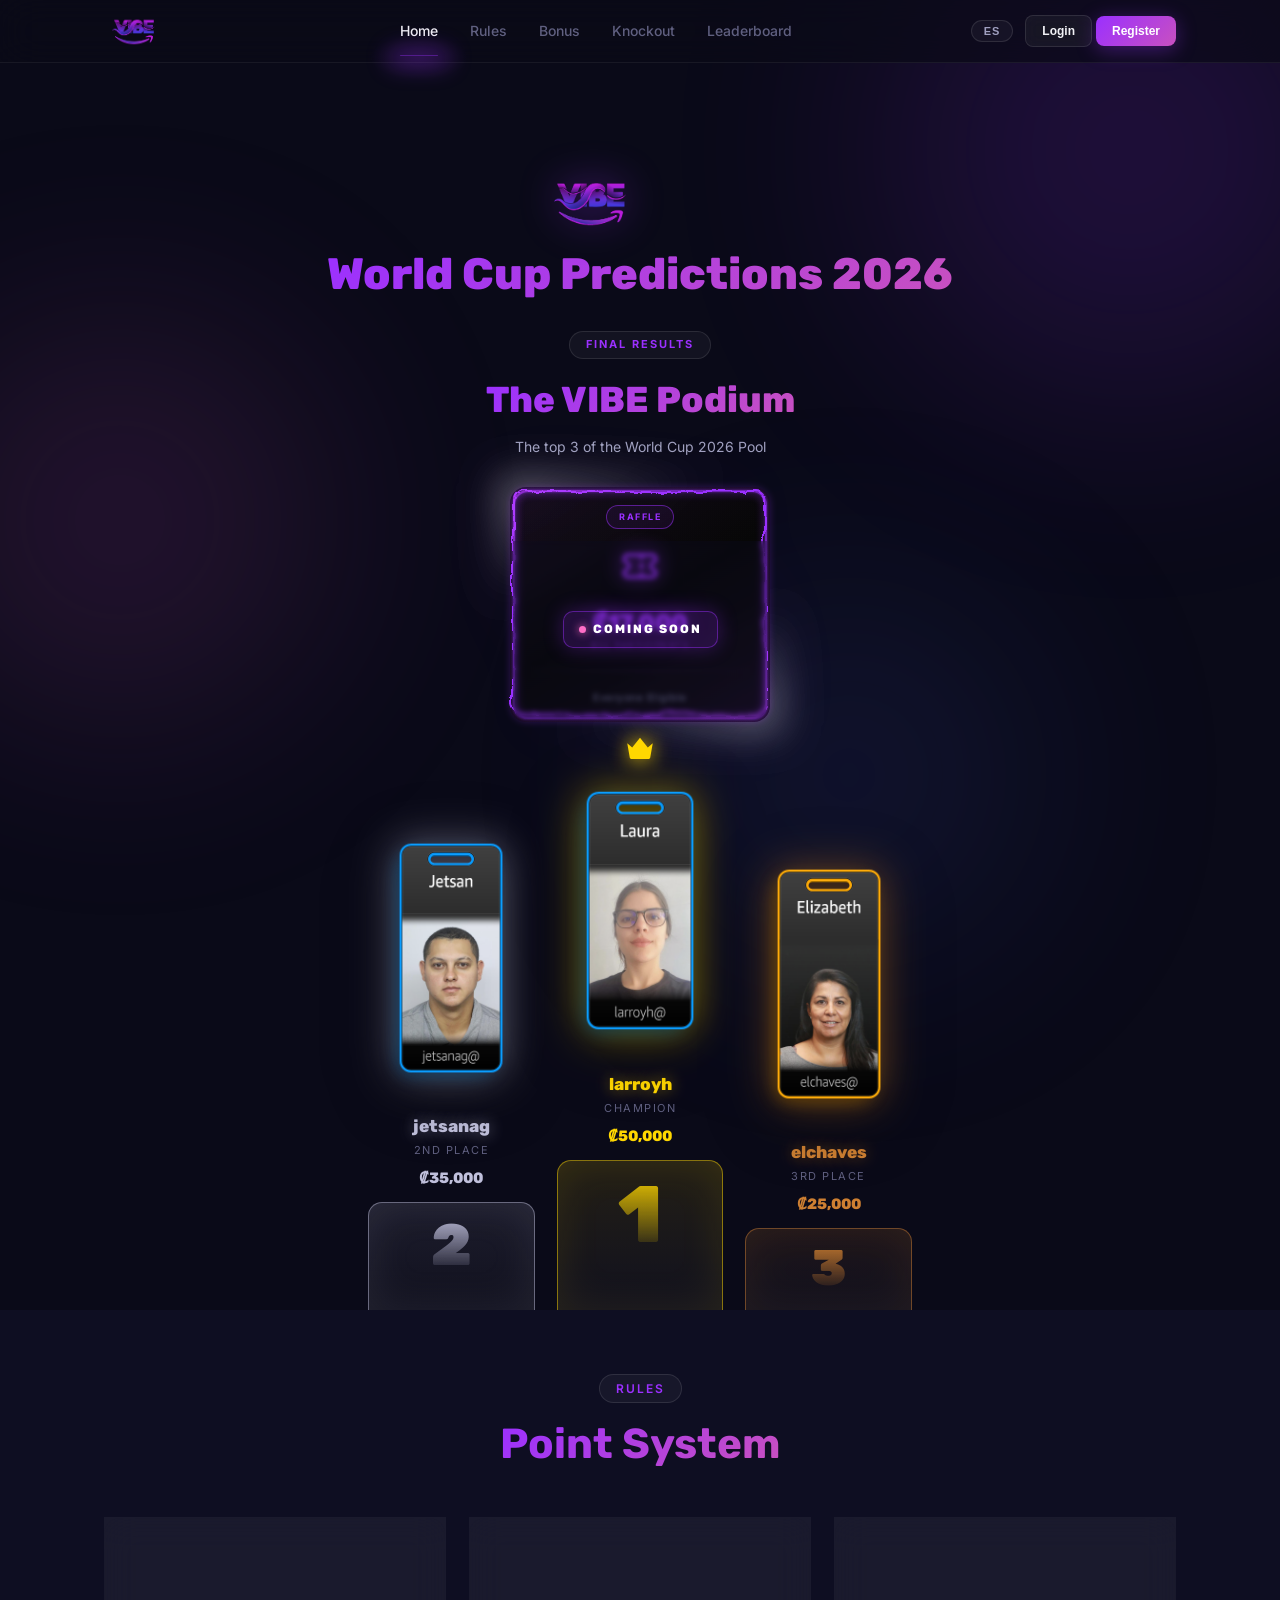
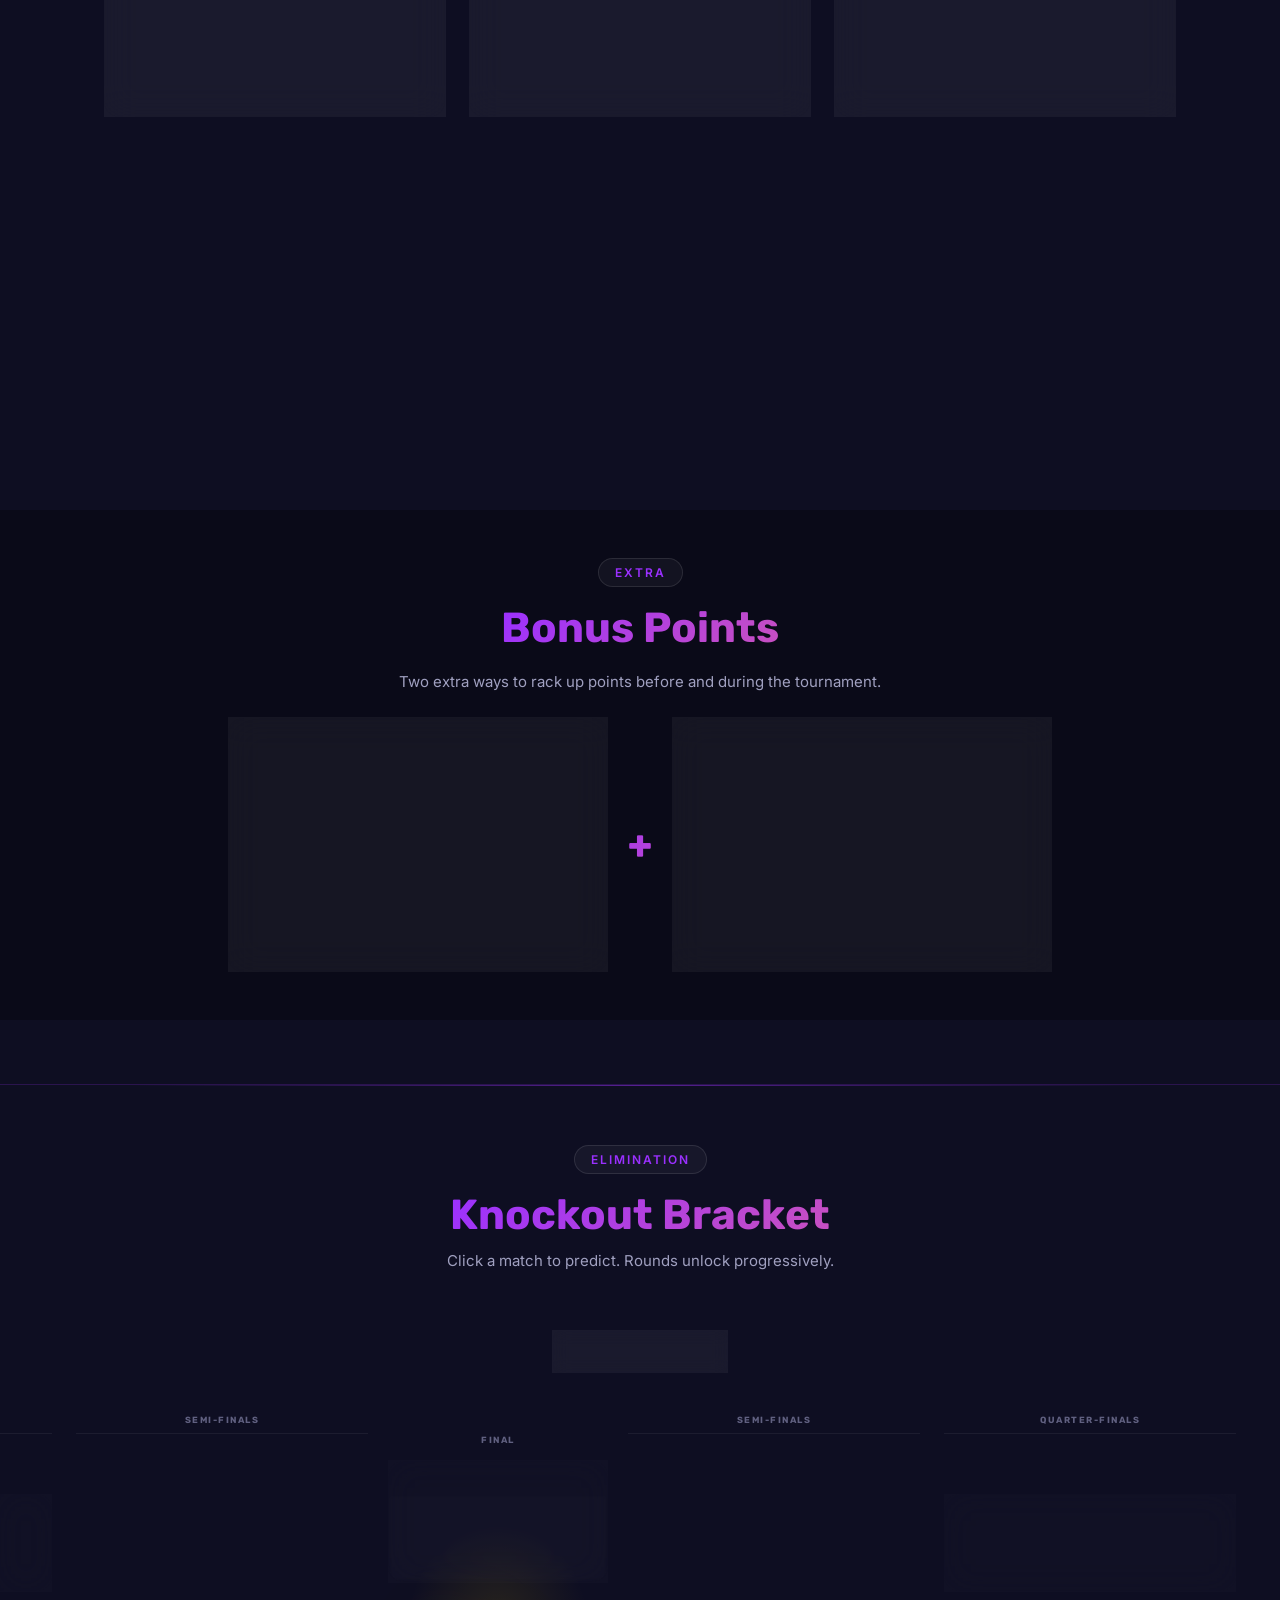
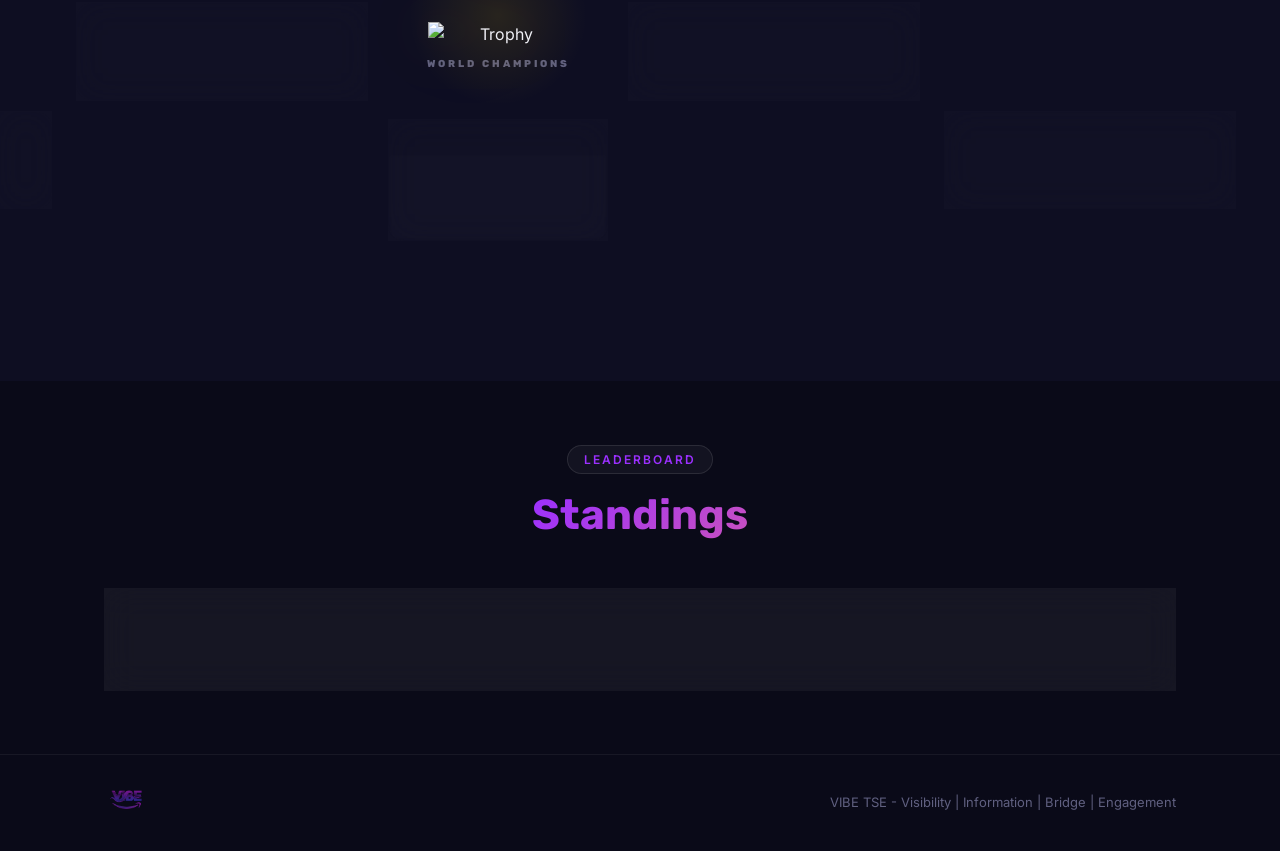
==== commit 7903ac25: "Podium: remove corner medal chips from badges The rank numbers already show on the pedestals below, " ====
--- a/index.html
+++ b/index.html
@@ -110,21 +110,21 @@
 
       <div class="podio-stage">
         <div class="pod pod--2">
-          <div class="pod-badgewrap"><span class="pod-medal">2</span><img class="pod-badge" src="badge_jetsanag.png" alt="jetsanag Phonetool badge" loading="lazy"></div>
+          <div class="pod-badgewrap"><img class="pod-badge" src="badge_jetsanag.png" alt="jetsanag Phonetool badge" loading="lazy"></div>
           <div class="pod-name">jetsanag</div>
           <div class="pod-place" data-i18n="prize_2nd">2nd Place</div>
           <div class="pod-pts">&#8353;35,000</div>
           <div class="pod-stand"><span class="pod-rank">2</span></div>
         </div>
         <div class="pod pod--1">
-          <div class="pod-badgewrap"><span class="pod-crown"><svg viewBox="0 0 24 24" fill="currentColor" stroke="none"><path d="M3 8l3.5 3L12 4l5.5 7L21 8l-1.8 10.2a1 1 0 0 1-1 .8H5.8a1 1 0 0 1-1-.8L3 8z"/></svg></span><span class="pod-medal">1</span><img class="pod-badge" src="badge_larroyh.png" alt="larroyh Phonetool badge" loading="lazy"></div>
+          <div class="pod-badgewrap"><span class="pod-crown"><svg viewBox="0 0 24 24" fill="currentColor" stroke="none"><path d="M3 8l3.5 3L12 4l5.5 7L21 8l-1.8 10.2a1 1 0 0 1-1 .8H5.8a1 1 0 0 1-1-.8L3 8z"/></svg></span><img class="pod-badge" src="badge_larroyh.png" alt="larroyh Phonetool badge" loading="lazy"></div>
           <div class="pod-name">larroyh</div>
           <div class="pod-place" data-i18n="podio_champ">Champion</div>
           <div class="pod-pts">&#8353;50,000</div>
           <div class="pod-stand"><span class="pod-rank">1</span></div>
         </div>
         <div class="pod pod--3">
-          <div class="pod-badgewrap"><span class="pod-medal">3</span><img class="pod-badge" src="badge_elchaves.png" alt="elchaves Phonetool badge" loading="lazy"></div>
+          <div class="pod-badgewrap"><img class="pod-badge" src="badge_elchaves.png" alt="elchaves Phonetool badge" loading="lazy"></div>
           <div class="pod-name">elchaves</div>
           <div class="pod-place" data-i18n="prize_3rd">3rd Place</div>
           <div class="pod-pts">&#8353;25,000</div>
--- a/styles.css
+++ b/styles.css
@@ -349,7 +349,6 @@
 .pod-badgewrap { position: relative; margin-bottom: 12px; transition: transform .3s var(--ease); }
 .pod:hover .pod-badgewrap { transform: translateY(-6px); }
 .pod-badge { width: 100%; max-width: 160px; height: auto; display: block; filter: drop-shadow(0 0 20px var(--pc-mid)) drop-shadow(0 12px 24px rgba(0,0,0,.5)); }
-.pod-medal { position: absolute; top: -12px; right: 2px; width: 42px; height: 42px; display: inline-flex; align-items: center; justify-content: center; font-family: var(--font-display); font-weight: 900; font-size: 17px; color: #1a1206; border-radius: 50%; background: linear-gradient(135deg, var(--pc), var(--pc-mid)); box-shadow: 0 4px 14px rgba(0,0,0,.5); border: 2px solid var(--bg); z-index: 3; }
 .pod-crown { position: absolute; top: -30px; left: 50%; transform: translateX(-50%); width: 34px; height: 34px; color: #ffd700; filter: drop-shadow(0 0 10px #ffd700); z-index: 3; }
 .pod-crown svg { width: 100%; height: 100%; display: block; }
 .pod-name { font-family: var(--font-display); font-size: 17px; font-weight: 800; color: var(--pc); text-shadow: 0 0 16px var(--pc-mid); }
@@ -369,7 +368,6 @@
   .podio-stage { gap: 8px; }
   .pod-badge { max-width: 96px; } .pod--1 .pod-badge { max-width: 108px; }
   .pod-name { font-size: 12px; } .pod-place { font-size: 8px; } .pod-pts { font-size: 11px; }
-  .pod-medal { width: 30px; height: 30px; font-size: 13px; top: -10px; }
   .pod-crown { width: 24px; height: 24px; top: -22px; }
   .pod--1 .pod-rank { font-size: 46px; } .pod--2 .pod-rank { font-size: 34px; } .pod--3 .pod-rank { font-size: 30px; }
 }
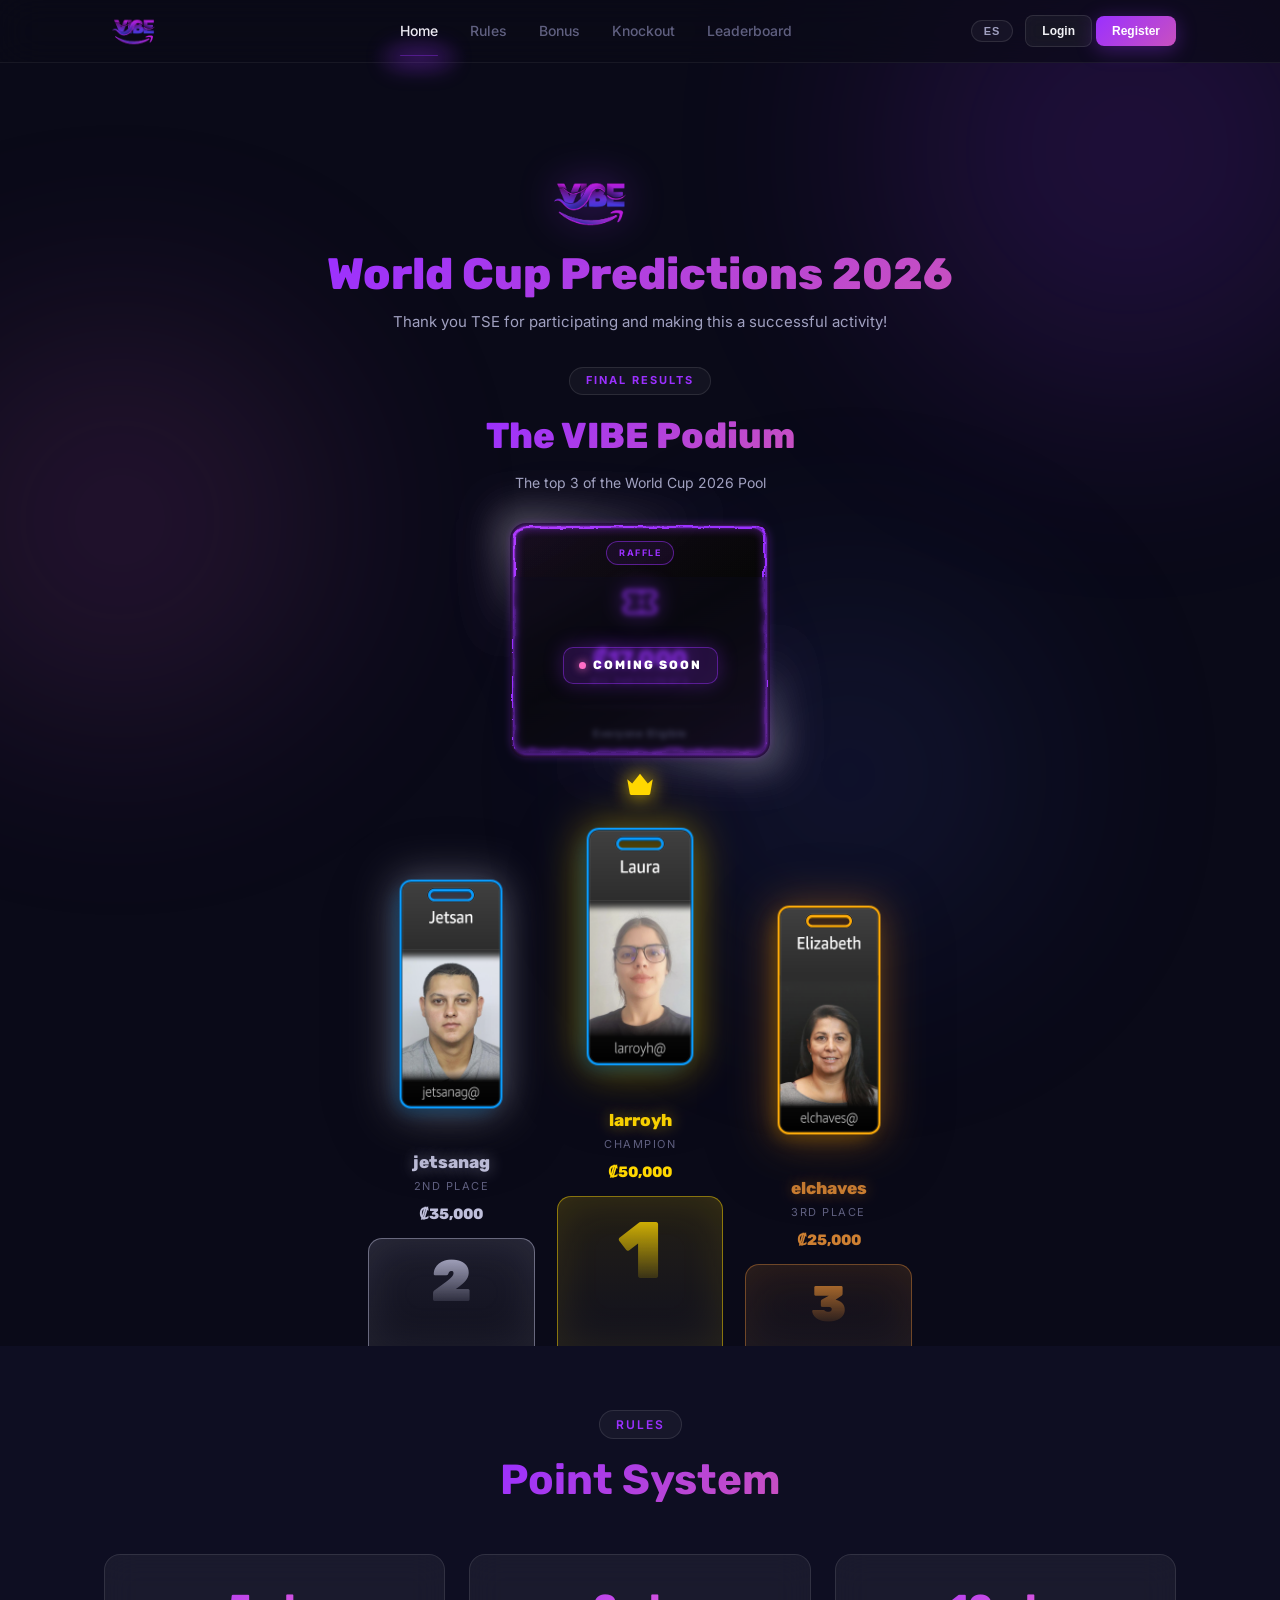
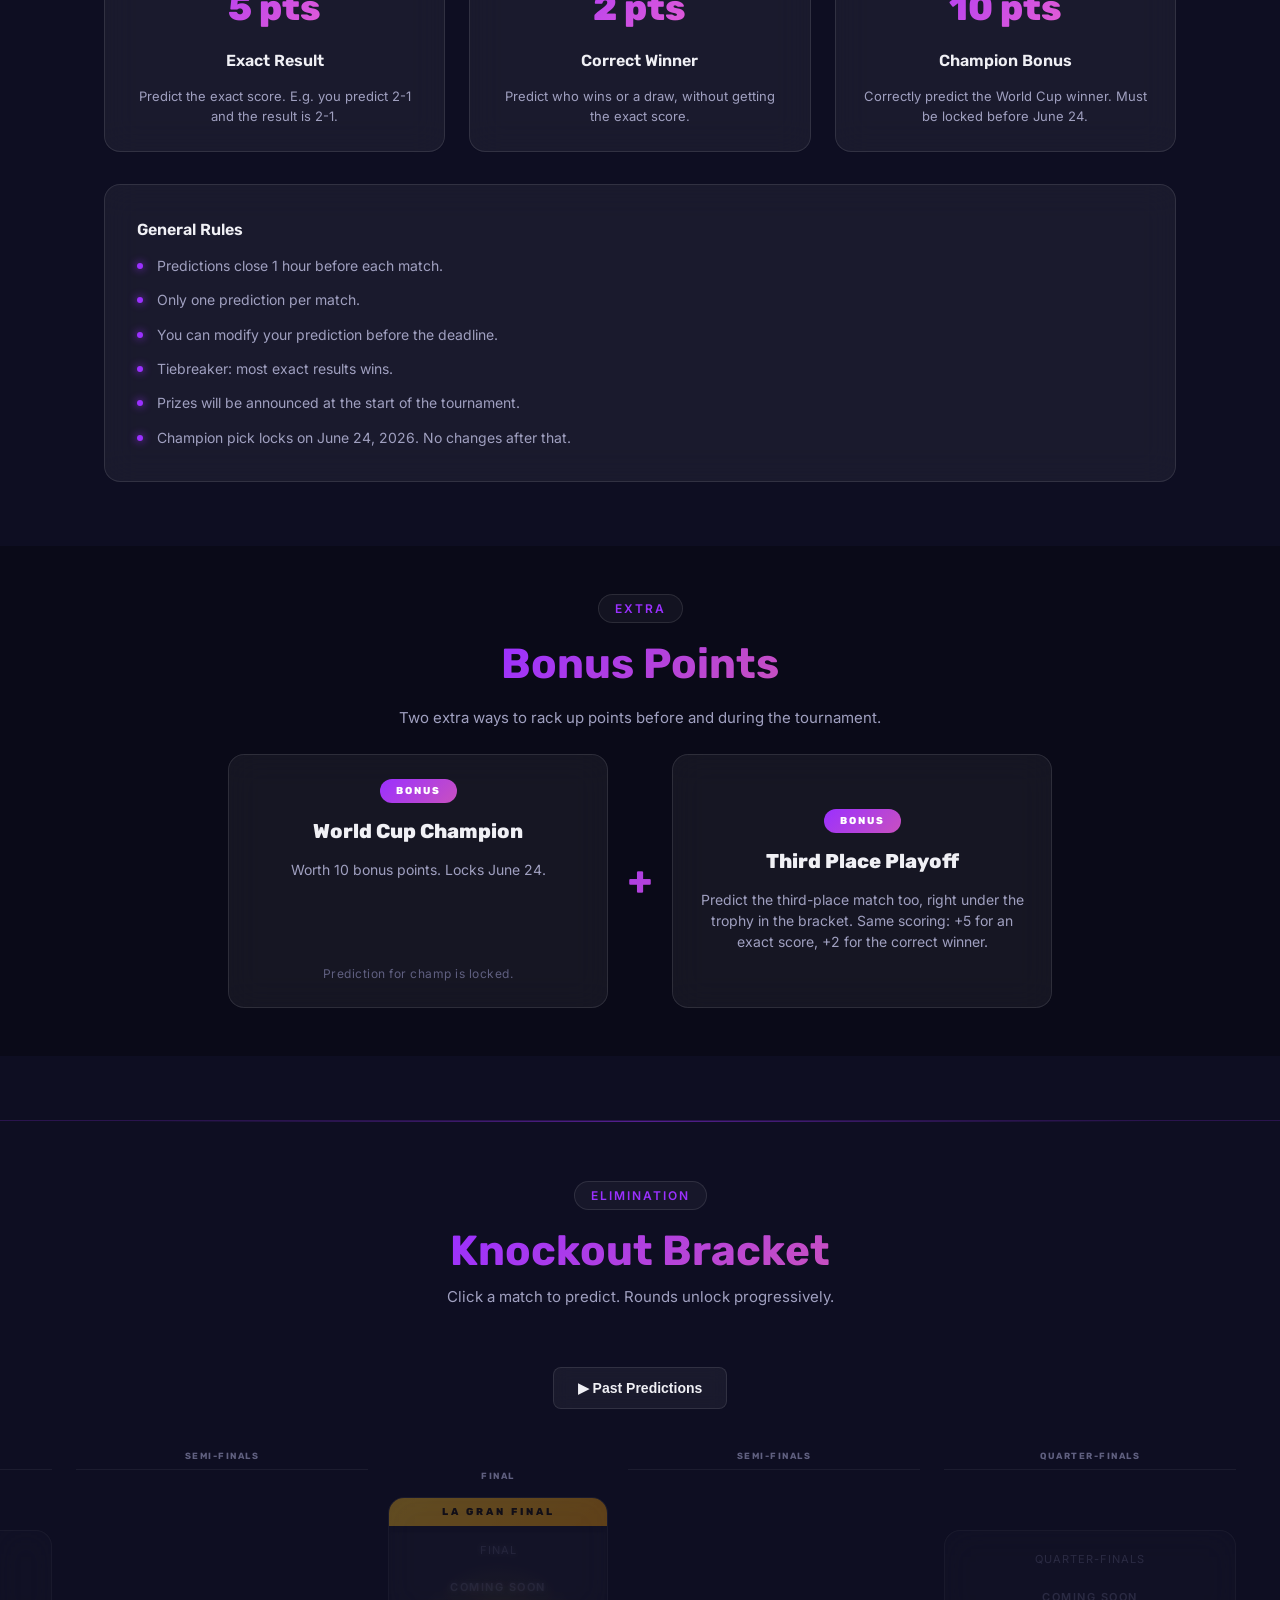
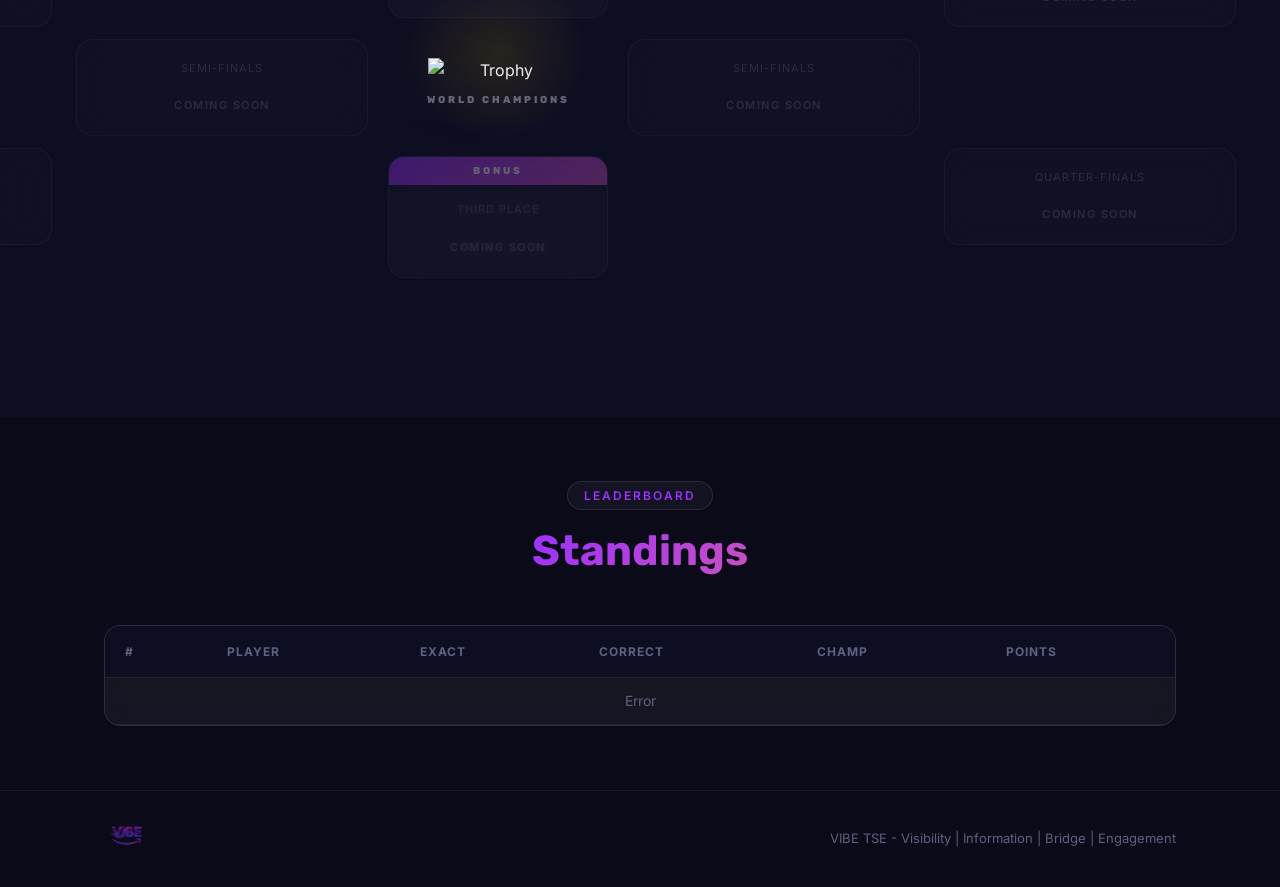
==== commit 683d9f3e: "Hero: add TSE thank-you line under the title 'Thank you TSE for participating and making this a succ" ====
--- a/index.html
+++ b/index.html
@@ -79,6 +79,7 @@
   <div class="hero-content hero-content--results">
     <img src="vibe-logo.png" alt="VIBE" class="hero-logo">
     <h1 class="hero-title"><span class="gradient-text" data-i18n="hero_title">World Cup Predictions 2026</span></h1>
+    <p class="hero-thanks" data-i18n="hero_thanks">Thank you TSE for participating and making this a successful activity!</p>
 
     <!-- Podio Ganadores ~ pagina de resultados finales. Torres apoyadas en el inicio de Rules. Confeti al entrar en vista. -->
     <div class="podio" id="podio">
--- a/styles.css
+++ b/styles.css
@@ -113,7 +113,8 @@
 .section.hero { padding-bottom: 0; }
 .hero-content--results { max-width: 900px; width: 100%; min-height: 100vh; display: flex; flex-direction: column; align-items: center; padding-top: var(--sp-9); box-sizing: border-box; }
 .hero-content--results .hero-logo { margin-bottom: var(--sp-5); }
-.hero-content--results .hero-title { font-size: clamp(30px, 4vw, 44px); margin-bottom: var(--sp-7); }
+.hero-content--results .hero-title { font-size: clamp(30px, 4vw, 44px); margin-bottom: var(--sp-3); }
+.hero-thanks { font-size: 15px; color: var(--text-secondary); line-height: 1.6; max-width: 560px; margin: 0 auto var(--sp-7); }
 .hero-content--results .podio { margin-top: auto; width: 100%; display: flex; flex-direction: column; align-items: center; }
 /* las torres pegan al borde inferior: sin gap bajo el stage */
 .hero-content--results .podio-stage { margin-bottom: 0; align-items: flex-end; }
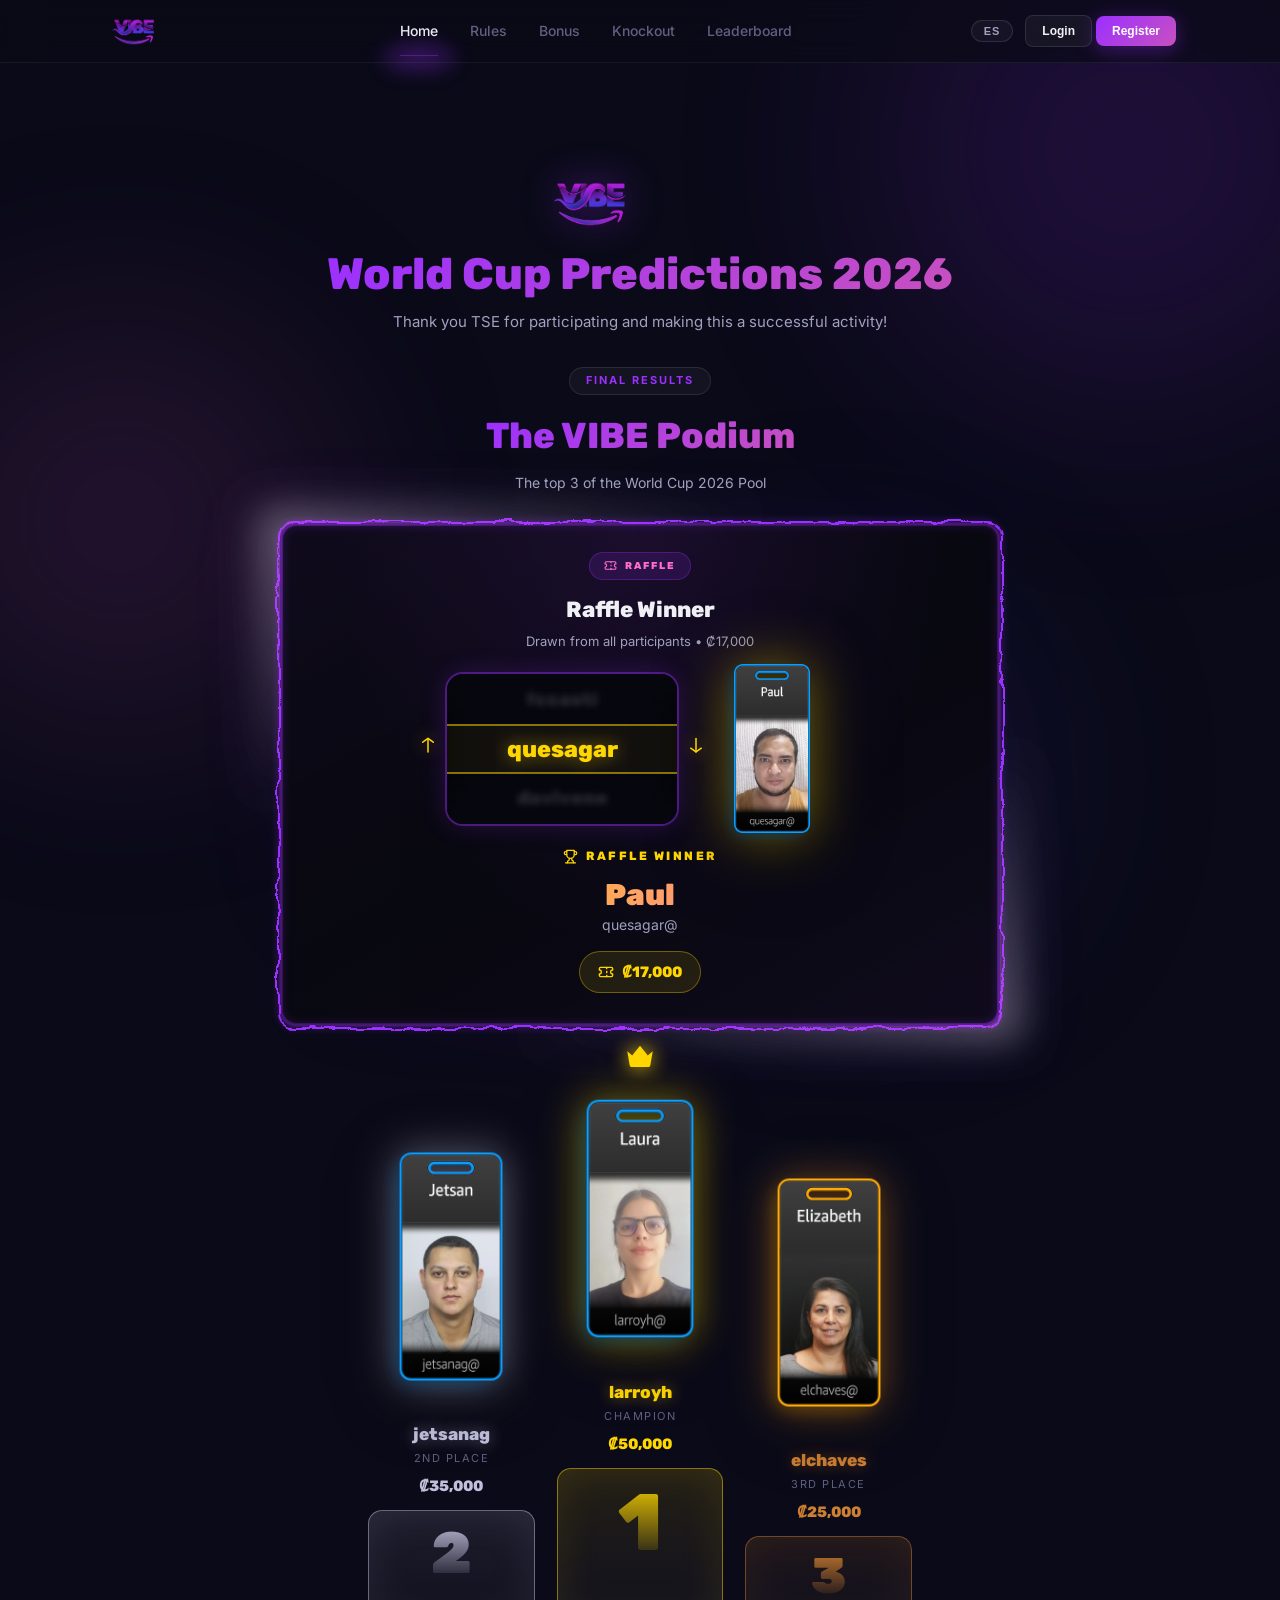
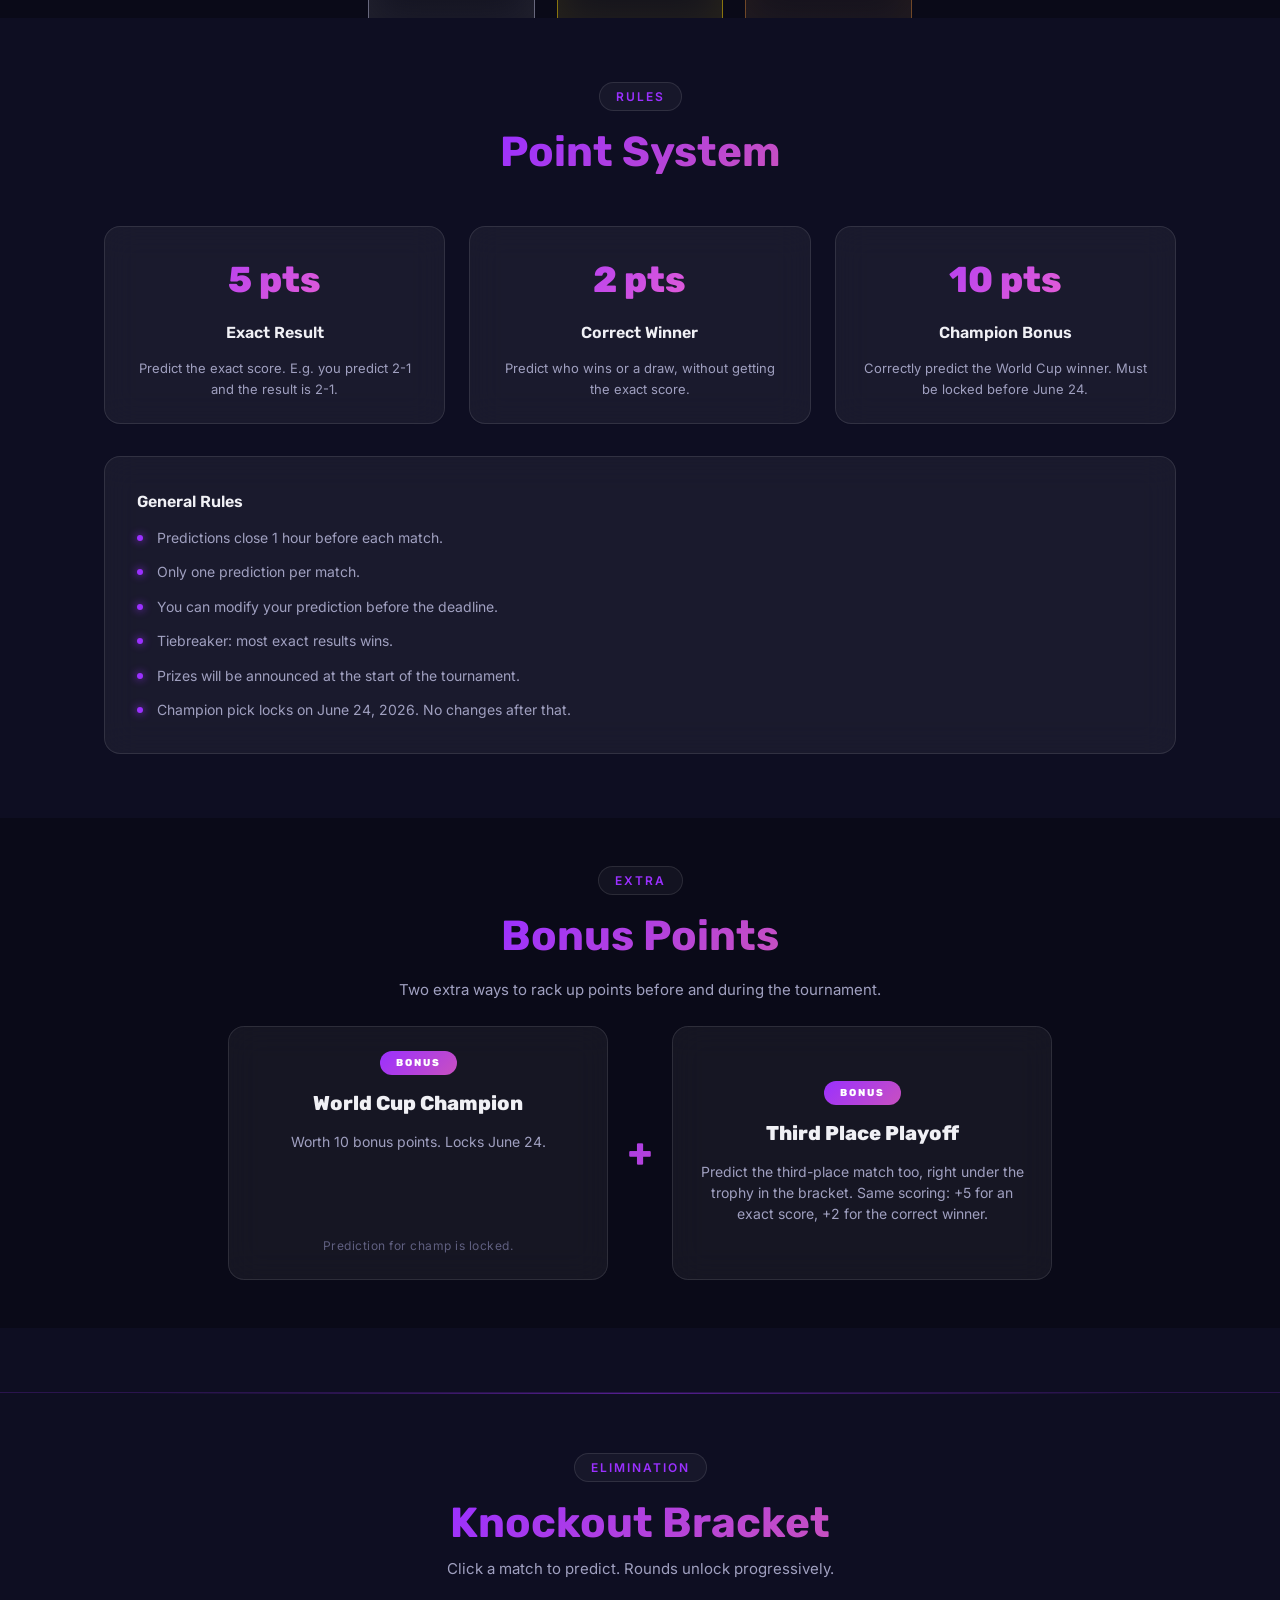
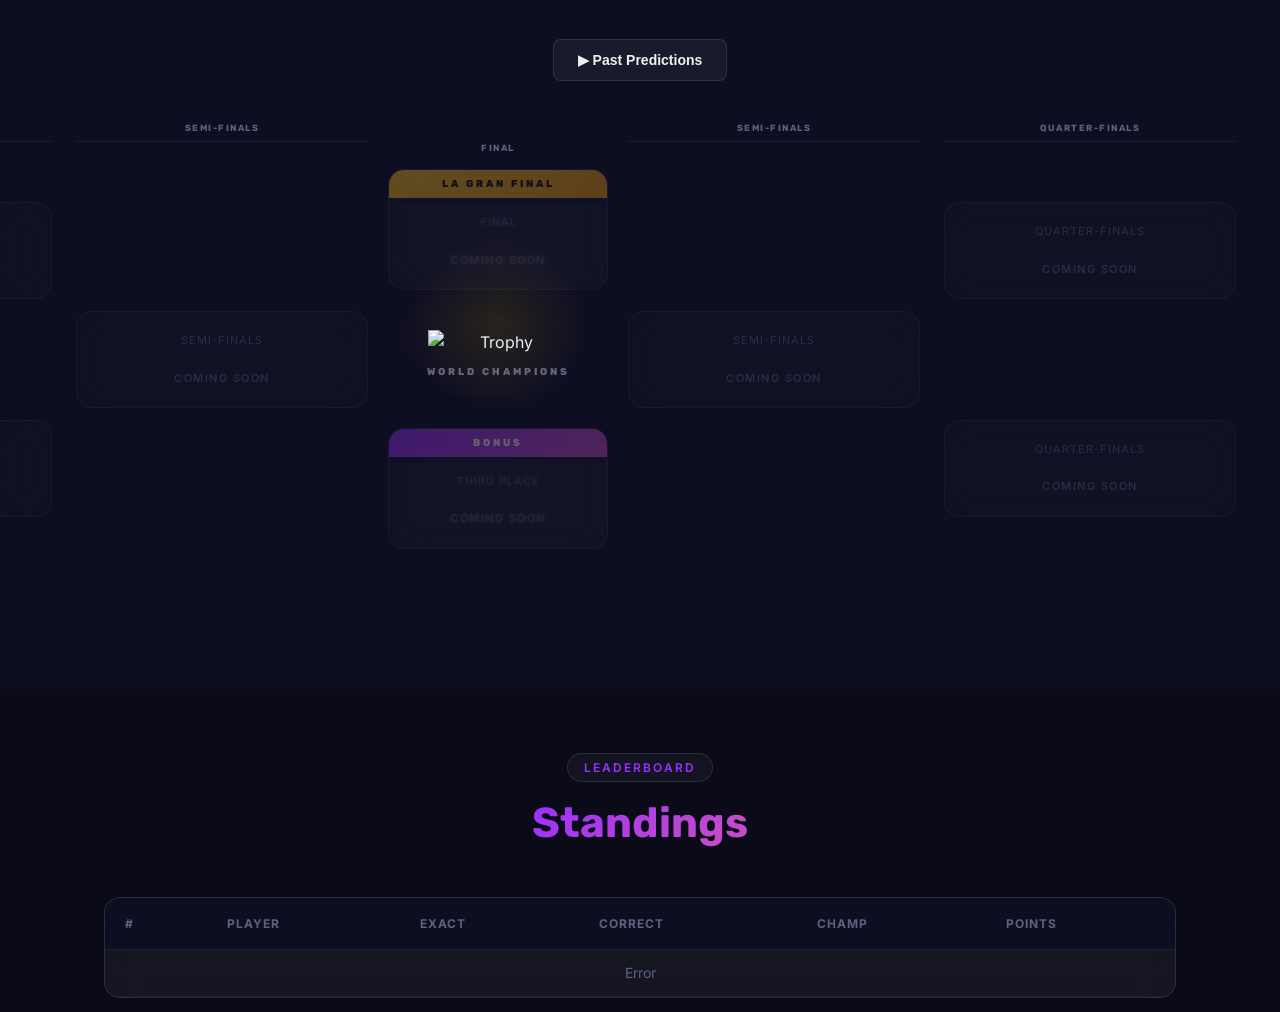
==== commit adfd9bda: "Home: replace raffle Coming Soon card with slot-machine draw - Slot machine reveal for the raffle wi" ====
--- a/index.html
+++ b/index.html
@@ -89,23 +89,36 @@
         <p class="podio-sub" data-i18n="podio_sub">The top 3 of the World Cup 2026 Pool</p>
       </div>
 
-      <!-- Rifa: pendiente de sorteo, cuadro con borde electrico (estado coming soon), centrado -->
-      <div class="raffle-soon-wrap">
-        <div class="prize-card prize-card--raffle prize-card--soon">
-          <div class="prize-inner">
-            <div class="prize-border-outer"><div class="prize-border"></div></div>
-            <div class="glow-1"></div><div class="glow-2"></div>
-          </div>
+      <!-- Rifa: sorteo con slot machine (borde electrico). Gira automatico al hacer scroll. -->
+      <div class="rifa-card-wrap">
+        <div class="rifa-card prize-card--raffle" id="rifaCard">
+          <div class="rifa-card-border"></div>
+          <div class="glow-1"></div><div class="glow-2"></div>
           <div class="overlay-1"></div><div class="overlay-2"></div>
           <div class="bg-glow"></div>
-          <div class="prize-content">
-            <div class="prize-rank-badge" data-i18n="prize_raffle">Raffle</div>
-            <span class="prize-icon"><svg viewBox="0 0 24 24" fill="none" stroke="currentColor" stroke-width="2" stroke-linecap="round" stroke-linejoin="round"><path d="M2 9a3 3 0 0 1 0 6v2a2 2 0 0 0 2 2h16a2 2 0 0 0 2-2v-2a3 3 0 0 1 0-6V7a2 2 0 0 0-2-2H4a2 2 0 0 0-2 2Z"/><path d="M13 5v2"/><path d="M13 17v2"/><path d="M13 11v2"/></svg></span>
-            <div><div class="prize-amount-val">&#8353;17,000</div><div class="prize-currency" data-i18n="prize_raffle_desc">all participants</div></div>
-            <div class="prize-divider"></div>
-            <div class="prize-label">Everyone Eligible</div>
+          <div class="rifa-card-content">
+            <span class="rifa-pill">
+              <svg viewBox="0 0 24 24" fill="none" stroke="currentColor" stroke-width="2" stroke-linecap="round" stroke-linejoin="round"><path d="M2 9a3 3 0 0 1 0 6v2a2 2 0 0 0 2 2h16a2 2 0 0 0 2-2v-2a3 3 0 0 1 0-6V7a2 2 0 0 0-2-2H4a2 2 0 0 0-2 2Z"/><path d="M13 5v2"/><path d="M13 17v2"/><path d="M13 11v2"/></svg>
+              <span data-i18n="rifa_pill">Raffle</span>
+            </span>
+            <div class="rifa-heading" data-i18n="rifa_heading">Raffle Winner</div>
+            <div class="rifa-subline" data-i18n="rifa_subline">Drawn live from all participants &#8226; &#8353;17,000</div>
+            <div class="rifa-row">
+              <div class="slot">
+                <span class="slot-side l"><svg viewBox="0 0 24 24" fill="none" stroke="currentColor" stroke-width="2" stroke-linecap="round" stroke-linejoin="round"><path d="M12 3v18"/><path d="M5 8l7-5 7 5"/></svg></span>
+                <span class="slot-side r"><svg viewBox="0 0 24 24" fill="none" stroke="currentColor" stroke-width="2" stroke-linecap="round" stroke-linejoin="round"><path d="M12 3v18"/><path d="M5 16l7 5 7-5"/></svg></span>
+                <div class="slot-frame">
+                  <div class="slot-win"></div>
+                  <div class="slot-reel" id="slotReel"></div>
+                </div>
+              </div>
+              <div class="rifa-badge" id="rifaBadge">
+                <div class="badge-myst">?</div>
+                <img src="badge_quesagar.png" alt="quesagar Phonetool badge" loading="lazy">
+              </div>
+            </div>
+            <div class="rifa-text" id="rifaText"></div>
           </div>
-          <div class="prize-soon-veil"><span class="prize-soon-tag"><span class="dot"></span><span data-i18n="raffle_soon">Coming Soon</span></span></div>
         </div>
       </div>
 
--- a/styles.css
+++ b/styles.css
@@ -289,16 +289,70 @@
 .prize-card--3rd { --c: #cd7f32; --c-mid: rgba(205,127,50,.5); --c-faint: rgba(205,127,50,.08); }
 .prize-card--raffle { --c: #9b30ff; --c-mid: rgba(155,48,255,.5); --c-faint: rgba(155,48,255,.08); }
 
-/* raffle en estado "coming soon" ~ velo difuminado sobre el contenido (no tapa el pill RAFFLE) */
-.prize-card--soon .prize-content { z-index: 3; }
-.prize-soon-veil { position: absolute; left: 3px; right: 3px; bottom: 3px; top: 54px; z-index: 4;
-  border-radius: 0 0 calc(var(--radius-md) - 2px) calc(var(--radius-md) - 2px);
-  background: rgba(14,14,34,0.32); backdrop-filter: blur(2.5px); -webkit-backdrop-filter: blur(2.5px);
-  display: flex; align-items: center; justify-content: center; pointer-events: none; }
-.prize-soon-tag { display: inline-flex; align-items: center; gap: 7px; padding: 8px 15px; border-radius: 10px;
-  font-family: var(--font-display); font-size: 12px; font-weight: 800; letter-spacing: 2px; text-transform: uppercase; color: #fff;
-  background: rgba(155,48,255,.18); border: 1px solid rgba(155,48,255,.45); box-shadow: 0 0 20px rgba(155,48,255,.3); }
-.prize-soon-tag .dot { width: 7px; height: 7px; border-radius: 50%; background: var(--vibe-pink); box-shadow: 0 0 8px var(--vibe-pink); animation: pulseGlow 1.8s ease-in-out infinite; }
+/* ⁘[ RIFA · SLOT MACHINE ]⁘ cuadro con borde electrico adaptable (altura variable). Gira auto al scroll. */
+.rifa-card-wrap { display: flex; justify-content: center; margin: 0 auto 44px; width: 100%; }
+.rifa-card { position: relative; width: min(720px, 100%); padding: 3px; border-radius: var(--radius-md);
+  background: linear-gradient(-30deg, var(--c-faint), transparent, var(--c-faint)), linear-gradient(to bottom, oklch(0.13 0 0), oklch(0.13 0 0)); }
+/* borde electrico: capa absoluta que se estira a todo el alto (usa el filtro turbulent-displace del sitio) */
+.rifa-card-border { position: absolute; inset: -3px; border-radius: var(--radius-md); border: 2px solid var(--c); filter: url(#turbulent-displace); pointer-events: none; }
+.rifa-card .glow-1 { border: 2px solid var(--c-mid); border-radius: var(--radius-md); position: absolute; inset: 0; filter: blur(1px); pointer-events: none; }
+.rifa-card .glow-2 { border: 2px solid var(--c); border-radius: var(--radius-md); position: absolute; inset: 0; filter: blur(4px); pointer-events: none; }
+.rifa-card .overlay-1, .rifa-card .overlay-2 { position: absolute; inset: 0; border-radius: var(--radius-md); mix-blend-mode: overlay; transform: scale(1.06); filter: blur(16px); pointer-events: none; background: linear-gradient(-30deg, white, transparent 30%, transparent 70%, white); }
+.rifa-card .overlay-1 { opacity: .22; } .rifa-card .overlay-2 { opacity: .11; }
+.rifa-card .bg-glow { position: absolute; inset: 0; border-radius: var(--radius-md); filter: blur(32px); transform: scale(1.08); opacity: .09; z-index: -1; background: linear-gradient(-30deg, var(--c), transparent, var(--c)); pointer-events: none; }
+.rifa-card-content { position: relative; z-index: 2; border-radius: calc(var(--radius-md) - 2px); overflow: hidden;
+  background: radial-gradient(ellipse at 50% 0%, rgba(155,48,255,.10), transparent 60%), rgba(10,10,24,.55);
+  padding: 26px 24px 30px; text-align: center; }
+.rifa-pill { display: inline-flex; align-items: center; gap: 8px; padding: 5px 14px; border-radius: 50px; background: rgba(155,48,255,.14); border: 1px solid rgba(155,48,255,.3);
+  font-family: var(--font-display); font-weight: 800; font-size: 10px; letter-spacing: 2px; text-transform: uppercase; color: var(--vibe-pink); }
+.rifa-pill svg { width: 13px; height: 13px; }
+.rifa-heading { font-family: var(--font-display); font-weight: 800; font-size: 22px; margin: 12px 0 4px; color: var(--text-primary); }
+.rifa-subline { font-size: 13px; color: var(--text-secondary); margin-bottom: 22px; }
+
+/* fila: slot (izq) + badge (der) */
+.rifa-row { display: flex; align-items: center; justify-content: center; gap: 34px; flex-wrap: wrap; }
+.slot { position: relative; width: 230px; }
+.slot-frame { position: relative; height: 150px; border-radius: 16px; overflow: hidden; background: #07070f;
+  box-shadow: 0 0 0 2px rgba(155,48,255,.4), 0 0 26px rgba(155,48,255,.22), inset 0 0 40px rgba(0,0,0,.75); }
+.slot-frame::before, .slot-frame::after { content: ''; position: absolute; left: 0; right: 0; height: 50px; z-index: 3; pointer-events: none; }
+.slot-frame::before { top: 0; background: linear-gradient(180deg, #07070f, transparent); }
+.slot-frame::after { bottom: 0; background: linear-gradient(0deg, #07070f, transparent); }
+.slot-win { position: absolute; top: 50px; left: 0; right: 0; height: 50px; z-index: 2; pointer-events: none;
+  border-top: 2px solid rgba(255,215,0,.5); border-bottom: 2px solid rgba(255,215,0,.5); background: rgba(255,215,0,.05); }
+.slot-reel { position: absolute; left: 0; right: 0; top: 0; will-change: transform; }
+.slot-item { height: 50px; display: flex; align-items: center; justify-content: center; font-family: var(--font-display); font-weight: 800; font-size: 19px; color: var(--text-primary); }
+.slot-reel.spinning .slot-item { filter: blur(5px); opacity: .6; }
+.slot-reel.settled .slot-item:not(.winner) { filter: blur(3px); opacity: .32; }
+.slot-item.winner { color: #ffd700; font-size: 23px; text-shadow: 0 0 18px rgba(255,215,0,.5);
+  transition: font-size .4s var(--ease), color .4s var(--ease), text-shadow .4s var(--ease); }
+.slot-side { position: absolute; top: 50%; transform: translateY(-50%); color: #ffd700; filter: drop-shadow(0 0 8px rgba(255,215,0,.5)); z-index: 4; }
+.slot-side svg { width: 18px; height: 18px; }
+.slot-side.l { left: -28px; } .slot-side.r { right: -28px; }
+
+/* badge misterioso -> gafete real */
+.rifa-badge { position: relative; width: 122px; min-height: 150px; display: flex; align-items: center; justify-content: center; }
+.badge-myst { width: 112px; height: 150px; border-radius: 14px; display: flex; align-items: center; justify-content: center;
+  background: linear-gradient(160deg, rgba(155,48,255,.10), rgba(255,255,255,.02)); border: 1px dashed rgba(255,255,255,.18);
+  font-family: var(--font-display); font-weight: 900; font-size: 44px; color: var(--text-muted); transition: opacity .35s var(--ease); }
+.rifa-badge img { position: absolute; inset: 0; margin: auto; width: 118px; height: auto; border-radius: 12px;
+  filter: drop-shadow(0 0 26px rgba(255,215,0,.45)) drop-shadow(0 14px 30px rgba(0,0,0,.5));
+  opacity: 0; transform: scale(.88); transition: opacity .5s var(--ease), transform .6s cubic-bezier(.34,1.56,.64,1); }
+.rifa-badge.revealed .badge-myst { opacity: 0; }
+.rifa-badge.revealed img { opacity: 1; transform: none; }
+
+/* texto (abajo, centrado) */
+.rifa-text { margin-top: 22px; opacity: 0; transform: translateY(16px); max-height: 0; overflow: hidden;
+  transition: opacity .55s var(--ease), transform .6s var(--ease), max-height .6s var(--ease); }
+.rifa-text.show { opacity: 1; transform: none; max-height: 220px; }
+.rifa-text .tag { display: inline-flex; align-items: center; gap: 8px; font-family: var(--font-display); font-weight: 800; font-size: 12px; letter-spacing: 2.5px; text-transform: uppercase; color: #ffd700; }
+.rifa-text .tag svg { width: 15px; height: 15px; }
+.rifa-text .nm { font-family: var(--font-display); font-weight: 900; font-size: 30px; line-height: 1.1; margin-top: 8px;
+  background: linear-gradient(120deg, #ffd700, var(--vibe-pink)); -webkit-background-clip: text; background-clip: text; -webkit-text-fill-color: transparent; }
+.rifa-text .al { font-size: 14px; color: var(--text-secondary); margin-top: 2px; }
+.rifa-text .prize { display: inline-flex; align-items: center; gap: 8px; margin-top: 14px; padding: 8px 18px; border-radius: 50px;
+  background: rgba(255,215,0,.1); border: 1px solid rgba(255,215,0,.35); font-family: var(--font-display); font-weight: 800; font-size: 15px; color: #ffd700; }
+.rifa-text .prize svg { width: 16px; height: 16px; }
+@media (max-width: 520px) { .slot-side { display: none; } }
 
 /* trivia challenge CTA (debajo de los premios) */
 .trivia-cta {
